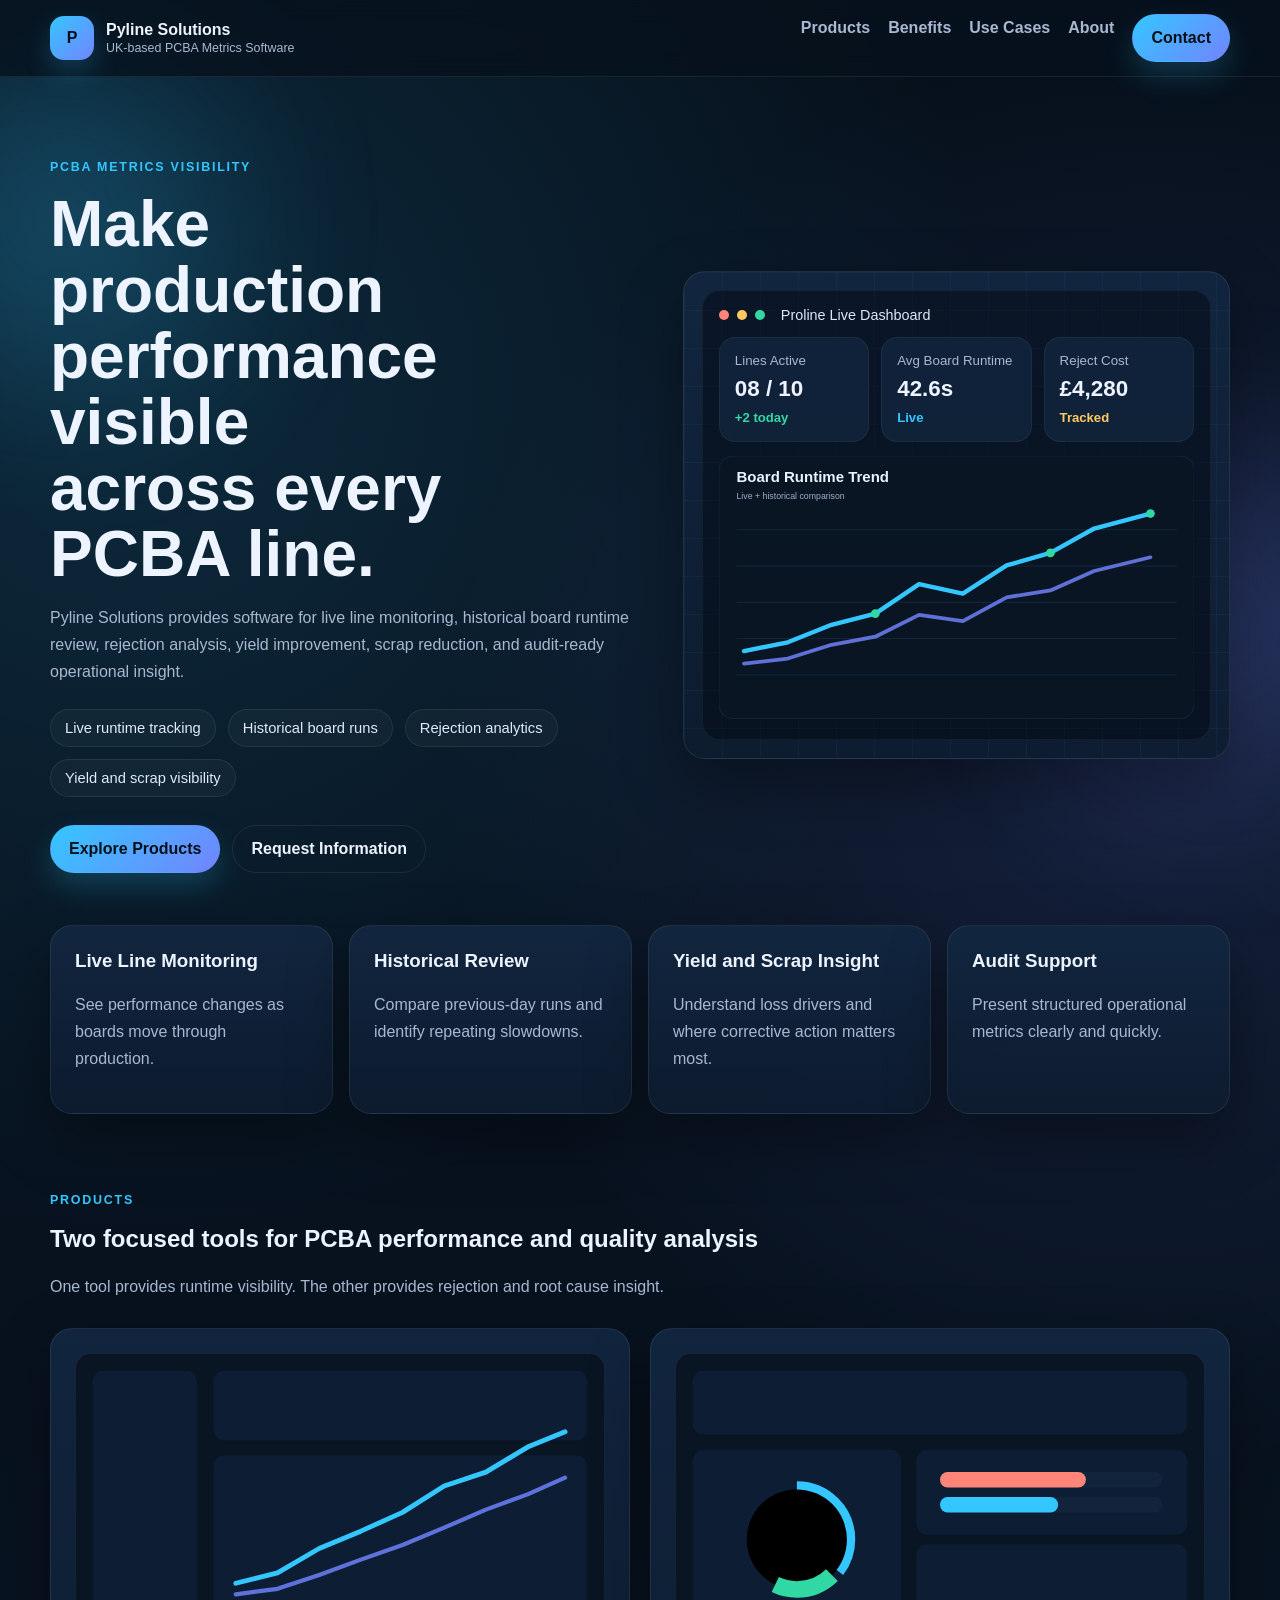
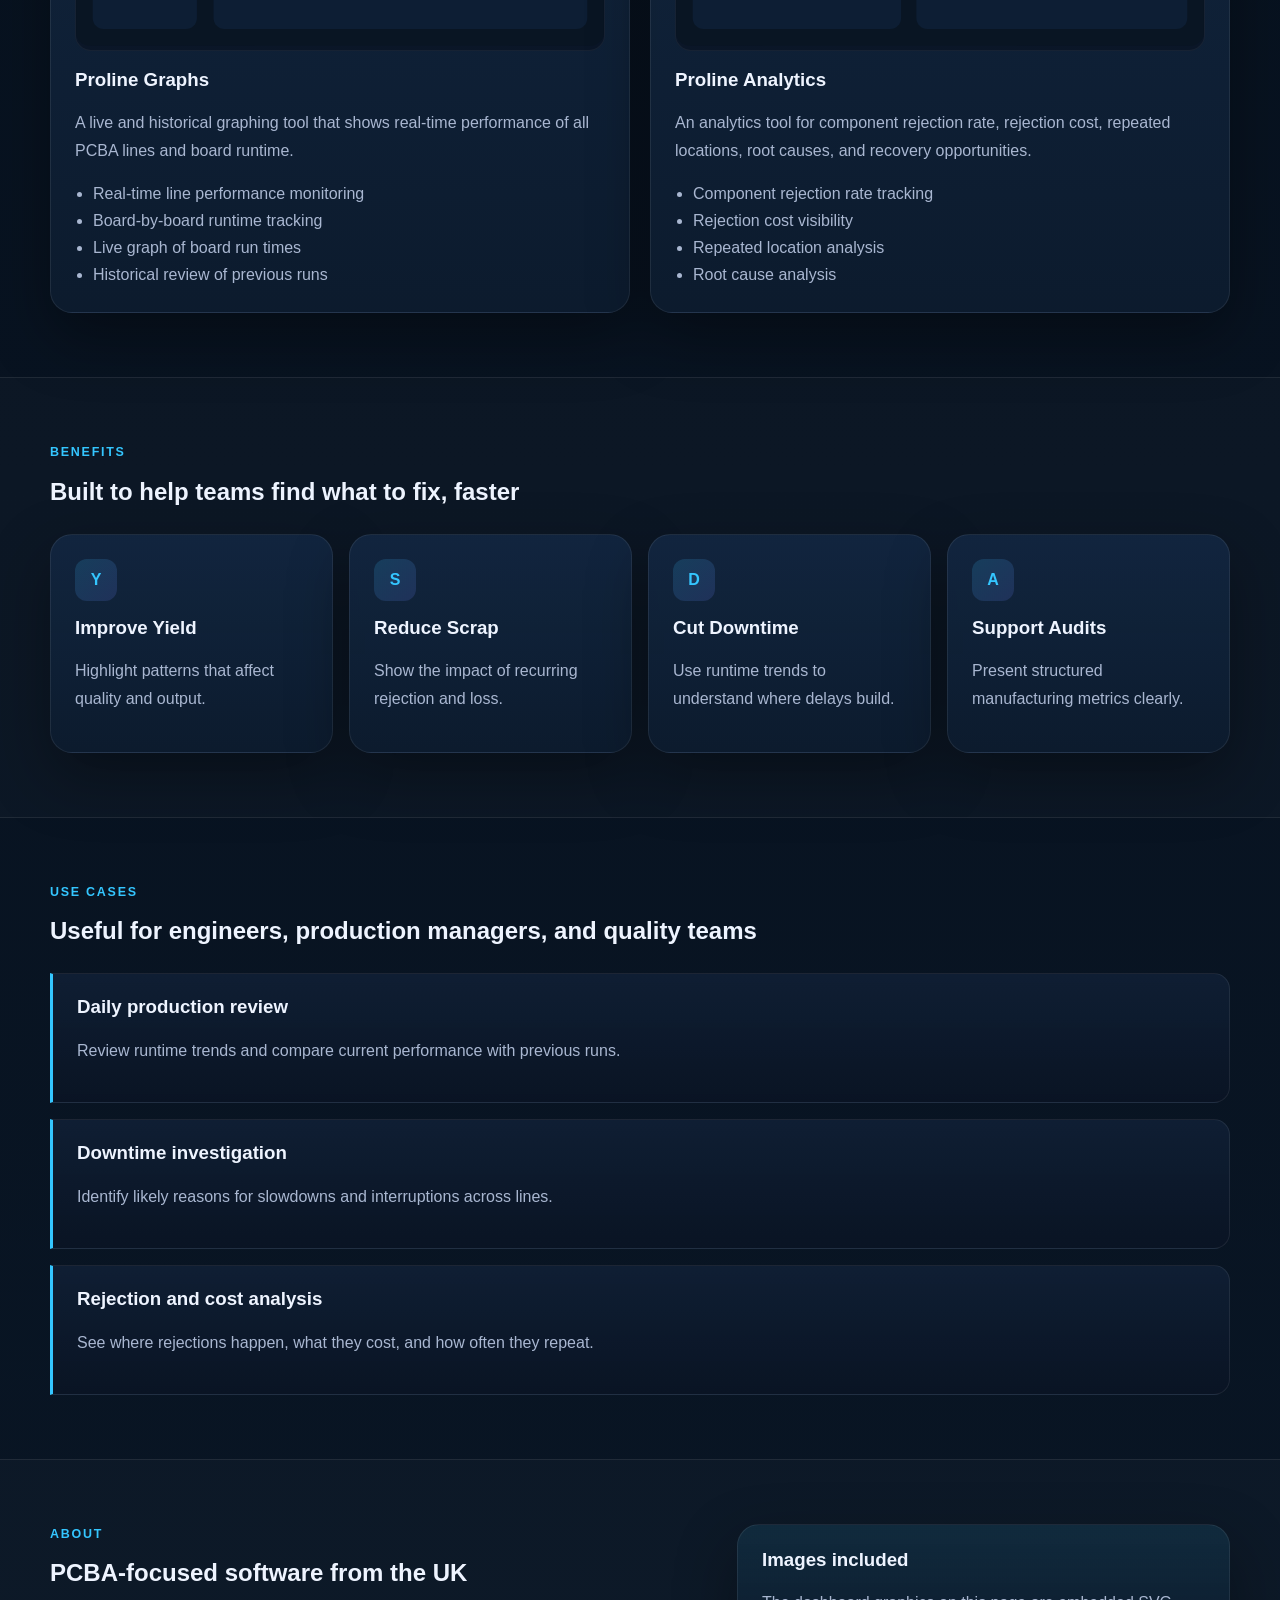
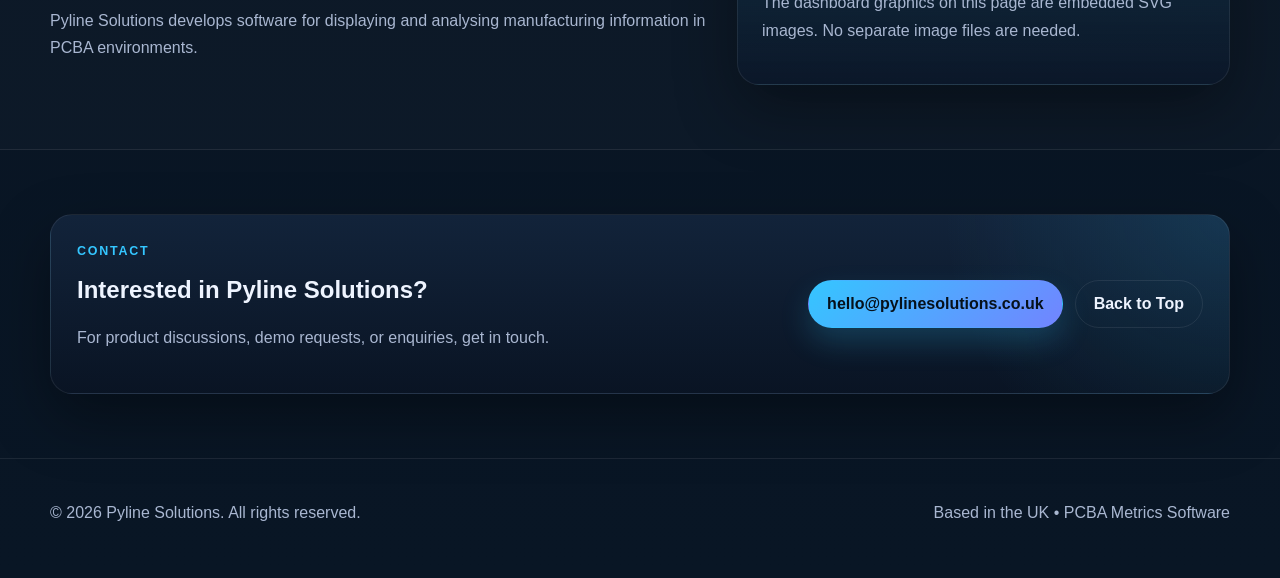
==== index.html @ 219bea7a "Add files via upload" ====
<!DOCTYPE html>
<html lang="en">
<head>
  <meta charset="UTF-8" />
  <meta name="viewport" content="width=device-width, initial-scale=1.0" />
  <title>Pyline Solutions | PCBA Metrics Software</title>
  <meta
    name="description"
    content="Pyline Solutions provides PCBA metrics software for live line monitoring, runtime analysis, rejection tracking, yield improvement, and reporting."
  />
  <style>
    :root {
      --bg: #07111d;
      --bg2: #0c1a2b;
      --panel: rgba(13, 28, 47, 0.92);
      --panel2: rgba(18, 38, 64, 0.96);
      --text: #eef4ff;
      --muted: #a9b7d1;
      --line: rgba(255, 255, 255, 0.08);
      --cyan: #34c6ff;
      --blue: #7284ff;
      --green: #31d8a4;
      --yellow: #ffca63;
      --red: #ff8578;
      --shadow: 0 24px 60px rgba(0, 0, 0, 0.35);
      --radius: 22px;
      --max: 1180px;
    }

    * { box-sizing: border-box; }
    html { scroll-behavior: smooth; }

    body {
      margin: 0;
      font-family: Arial, Helvetica, sans-serif;
      color: var(--text);
      background:
        radial-gradient(circle at 10% 10%, rgba(52, 198, 255, 0.14), transparent 24%),
        radial-gradient(circle at 90% 20%, rgba(114, 132, 255, 0.14), transparent 22%),
        linear-gradient(180deg, #06101b 0%, #081321 55%, #091625 100%);
      overflow-x: hidden;
    }

    a { color: inherit; text-decoration: none; }
    .container { width: min(100% - 32px, var(--max)); margin: 0 auto; }

    .bg {
      position: fixed;
      width: 320px;
      height: 320px;
      border-radius: 50%;
      filter: blur(90px);
      z-index: -1;
      opacity: 0.22;
      pointer-events: none;
    }

    .bg.one { top: 60px; left: -100px; background: var(--cyan); }
    .bg.two { top: 460px; right: -100px; background: var(--blue); }

    header {
      position: sticky;
      top: 0;
      z-index: 20;
      background: rgba(7, 17, 29, 0.78);
      backdrop-filter: blur(12px);
      border-bottom: 1px solid var(--line);
    }

    .nav {
      min-height: 76px;
      display: flex;
      align-items: center;
      justify-content: space-between;
      gap: 20px;
    }

    .brand {
      display: flex;
      align-items: center;
      gap: 12px;
    }

    .brand-mark {
      width: 44px;
      height: 44px;
      display: grid;
      place-items: center;
      border-radius: 14px;
      font-weight: 800;
      color: #06111b;
      background: linear-gradient(135deg, var(--cyan), var(--blue));
      box-shadow: 0 12px 28px rgba(52, 198, 255, 0.22);
    }

    .brand-text strong,
    .brand-text small {
      display: block;
    }

    .brand-text small {
      color: var(--muted);
      margin-top: 2px;
      font-size: 0.78rem;
    }

    nav ul {
      list-style: none;
      display: flex;
      gap: 18px;
      margin: 0;
      padding: 0;
      flex-wrap: wrap;
    }

    nav a {
      color: var(--muted);
      font-weight: 600;
    }

    nav a:hover { color: var(--text); }

    .hero {
      padding: 80px 0 34px;
    }

    .hero-grid {
      display: grid;
      grid-template-columns: 1.05fr 0.95fr;
      gap: 28px;
      align-items: center;
    }

    .eyebrow {
      margin: 0 0 14px;
      color: var(--cyan);
      text-transform: uppercase;
      letter-spacing: 0.14em;
      font-size: 0.78rem;
      font-weight: 800;
    }

    h1, h2, h3 { margin-top: 0; }
    h1 {
      font-size: clamp(2.5rem, 5vw, 4.8rem);
      line-height: 1.03;
      margin-bottom: 16px;
      max-width: 11ch;
    }

    p, li {
      color: var(--muted);
      line-height: 1.7;
    }

    .hero-tags,
    .hero-actions,
    .cta-actions {
      display: flex;
      gap: 12px;
      flex-wrap: wrap;
    }

    .hero-tags { margin-top: 24px; }
    .hero-tags span {
      padding: 10px 14px;
      border-radius: 999px;
      border: 1px solid var(--line);
      background: rgba(255, 255, 255, 0.03);
      color: #dfeafd;
      font-size: 0.92rem;
    }

    .hero-actions { margin-top: 28px; }

    .btn {
      display: inline-flex;
      align-items: center;
      justify-content: center;
      min-height: 48px;
      padding: 0 18px;
      border-radius: 999px;
      font-weight: 800;
      border: 1px solid transparent;
      background: linear-gradient(135deg, var(--cyan), var(--blue));
      color: #06111b;
      box-shadow: 0 14px 30px rgba(52, 198, 255, 0.2);
    }

    .btn.alt {
      background: transparent;
      color: var(--text);
      border-color: var(--line);
      box-shadow: none;
    }

    .panel,
    .card,
    .strip-card,
    .cta-box {
      border: 1px solid var(--line);
      border-radius: var(--radius);
      background: linear-gradient(180deg, var(--panel2), var(--panel));
      box-shadow: var(--shadow);
    }

    .hero-panel {
      padding: 18px;
      position: relative;
      overflow: hidden;
    }

    .hero-panel::before {
      content: "";
      position: absolute;
      inset: 0;
      background-image:
        linear-gradient(rgba(52, 198, 255, 0.05) 1px, transparent 1px),
        linear-gradient(90deg, rgba(52, 198, 255, 0.05) 1px, transparent 1px);
      background-size: 38px 38px;
      pointer-events: none;
    }

    .window {
      position: relative;
      z-index: 1;
      border-radius: 18px;
      padding: 16px;
      background: rgba(4, 11, 20, 0.52);
      border: 1px solid rgba(255,255,255,0.05);
    }

    .window-top {
      display: flex;
      align-items: center;
      gap: 8px;
      margin-bottom: 14px;
      color: #dce8fb;
      font-size: 0.9rem;
    }

    .dot {
      width: 10px;
      height: 10px;
      border-radius: 50%;
    }

    .red { background: var(--red); }
    .yellow { background: var(--yellow); }
    .green { background: var(--green); }

    .metric-row {
      display: grid;
      grid-template-columns: repeat(3, 1fr);
      gap: 12px;
      margin-bottom: 14px;
    }

    .metric {
      padding: 15px;
      border-radius: 16px;
      background: rgba(17, 35, 58, 0.95);
      border: 1px solid rgba(255,255,255,0.05);
    }

    .metric small {
      display: block;
      color: var(--muted);
      margin-bottom: 8px;
    }

    .metric strong {
      display: block;
      font-size: 1.4rem;
      margin-bottom: 6px;
    }

    .metric span {
      font-size: 0.82rem;
      font-weight: 700;
    }

    .ok { color: var(--green); }
    .live { color: var(--cyan); }
    .warn { color: var(--yellow); }

    .section { padding: 64px 0; }

    .section.alt {
      border-top: 1px solid var(--line);
      border-bottom: 1px solid var(--line);
      background: rgba(255,255,255,0.02);
    }

    .section-heading {
      max-width: 760px;
      margin-bottom: 28px;
    }

    .strip {
      padding: 18px 0 12px;
    }

    .strip-grid,
    .four-grid {
      display: grid;
      grid-template-columns: repeat(4, 1fr);
      gap: 16px;
    }

    .two-grid {
      display: grid;
      grid-template-columns: repeat(2, 1fr);
      gap: 20px;
    }

    .strip-card,
    .card {
      padding: 24px;
    }

    .visual {
      width: 100%;
      margin-bottom: 18px;
      border-radius: 16px;
      overflow: hidden;
      border: 1px solid rgba(255,255,255,0.05);
      background: rgba(6, 12, 20, 0.4);
    }

    .feature-list {
      margin: 16px 0 0;
      padding-left: 18px;
    }

    .icon {
      width: 42px;
      height: 42px;
      display: grid;
      place-items: center;
      border-radius: 12px;
      margin-bottom: 16px;
      font-weight: 800;
      color: var(--cyan);
      background: linear-gradient(135deg, rgba(52, 198, 255, 0.16), rgba(114, 132, 255, 0.16));
    }

    .timeline {
      display: grid;
      gap: 16px;
    }

    .timeline-item {
      padding: 22px 22px 22px 24px;
      border-left: 3px solid var(--cyan);
      border-radius: 0 16px 16px 0;
      background: linear-gradient(180deg, rgba(18, 34, 57, 0.76), rgba(10, 20, 36, 0.86));
      border-top: 1px solid var(--line);
      border-right: 1px solid var(--line);
      border-bottom: 1px solid var(--line);
    }

    .about-grid {
      display: grid;
      grid-template-columns: 1.15fr 0.85fr;
      gap: 20px;
      align-items: start;
    }

    .note {
      background: linear-gradient(180deg, rgba(52, 198, 255, 0.1), rgba(12, 24, 42, 0.92));
    }

    .cta-box {
      padding: 26px;
      display: flex;
      justify-content: space-between;
      align-items: center;
      gap: 20px;
      background:
        radial-gradient(circle at top right, rgba(52, 198, 255, 0.12), transparent 24%),
        linear-gradient(180deg, rgba(19, 36, 60, 0.95), rgba(10, 20, 36, 0.95));
    }

    footer {
      padding: 24px 0 36px;
      border-top: 1px solid var(--line);
    }

    .footer-row {
      display: flex;
      justify-content: space-between;
      gap: 16px;
      flex-wrap: wrap;
    }

    @media (max-width: 1080px) {
      .strip-grid, .four-grid { grid-template-columns: repeat(2, 1fr); }
    }

    @media (max-width: 960px) {
      .hero-grid, .two-grid, .about-grid, .cta-box { grid-template-columns: 1fr; display: grid; }
      .metric-row { grid-template-columns: 1fr; }
    }

    @media (max-width: 760px) {
      .nav { flex-direction: column; align-items: flex-start; padding: 14px 0; }
      .strip-grid, .four-grid { grid-template-columns: 1fr; }
      .strip-card, .card, .cta-box { padding: 20px; }
    }
  </style>
</head>
<body>
  <div class="bg one"></div>
  <div class="bg two"></div>

  <header>
    <div class="container nav">
      <a href="#top" class="brand">
        <span class="brand-mark">P</span>
        <span class="brand-text">
          <strong>Pyline Solutions</strong>
          <small>UK-based PCBA Metrics Software</small>
        </span>
      </a>

      <nav>
        <ul>
          <li><a href="#products">Products</a></li>
          <li><a href="#benefits">Benefits</a></li>
          <li><a href="#use-cases">Use Cases</a></li>
          <li><a href="#about">About</a></li>
          <li><a href="#contact" class="btn">Contact</a></li>
        </ul>
      </nav>
    </div>
  </header>

  <main id="top">
    <section class="hero">
      <div class="container hero-grid">
        <div>
          <p class="eyebrow">PCBA Metrics Visibility</p>
          <h1>Make production performance visible across every PCBA line.</h1>
          <p>
            Pyline Solutions provides software for live line monitoring, historical board
            runtime review, rejection analysis, yield improvement, scrap reduction, and
            audit-ready operational insight.
          </p>

          <div class="hero-tags">
            <span>Live runtime tracking</span>
            <span>Historical board runs</span>
            <span>Rejection analytics</span>
            <span>Yield and scrap visibility</span>
          </div>

          <div class="hero-actions">
            <a href="#products" class="btn">Explore Products</a>
            <a href="#contact" class="btn alt">Request Information</a>
          </div>
        </div>

        <div class="panel hero-panel">
          <div class="window">
            <div class="window-top">
              <span class="dot red"></span>
              <span class="dot yellow"></span>
              <span class="dot green"></span>
              <span style="margin-left:8px;">Proline Live Dashboard</span>
            </div>

            <div class="metric-row">
              <div class="metric">
                <small>Lines Active</small>
                <strong>08 / 10</strong>
                <span class="ok">+2 today</span>
              </div>
              <div class="metric">
                <small>Avg Board Runtime</small>
                <strong>42.6s</strong>
                <span class="live">Live</span>
              </div>
              <div class="metric">
                <small>Reject Cost</small>
                <strong>£4,280</strong>
                <span class="warn">Tracked</span>
              </div>
            </div>

            <svg viewBox="0 0 760 420" aria-label="Dashboard image">
              <rect x="0" y="0" width="760" height="420" rx="22" fill="#091523" stroke="#17304C" />
              <text x="28" y="42" fill="#EAF3FF" font-size="24" font-weight="700">Board Runtime Trend</text>
              <text x="28" y="68" fill="#9DB0CA" font-size="14">Live + historical comparison</text>

              <line x1="28" y1="118" x2="732" y2="118" stroke="#17304C"/>
              <line x1="28" y1="176" x2="732" y2="176" stroke="#17304C"/>
              <line x1="28" y1="234" x2="732" y2="234" stroke="#17304C"/>
              <line x1="28" y1="292" x2="732" y2="292" stroke="#17304C"/>
              <line x1="28" y1="350" x2="732" y2="350" stroke="#17304C"/>

              <polyline
                points="40,312 110,298 180,270 250,252 320,205 390,220 460,175 530,155 600,116 690,92"
                fill="none"
                stroke="#34C6FF"
                stroke-width="7"
                stroke-linecap="round"
                stroke-linejoin="round"
              />
              <polyline
                points="40,332 110,324 180,302 250,289 320,254 390,264 460,226 530,215 600,184 690,162"
                fill="none"
                stroke="#7284FF"
                stroke-width="6"
                stroke-linecap="round"
                stroke-linejoin="round"
                opacity="0.82"
              />

              <circle cx="250" cy="252" r="7" fill="#31D8A4"/>
              <circle cx="530" cy="155" r="7" fill="#31D8A4"/>
              <circle cx="690" cy="92" r="7" fill="#31D8A4"/>
            </svg>
          </div>
        </div>
      </div>
    </section>

    <section class="strip">
      <div class="container strip-grid">
        <article class="strip-card">
          <h3>Live Line Monitoring</h3>
          <p>See performance changes as boards move through production.</p>
        </article>
        <article class="strip-card">
          <h3>Historical Review</h3>
          <p>Compare previous-day runs and identify repeating slowdowns.</p>
        </article>
        <article class="strip-card">
          <h3>Yield and Scrap Insight</h3>
          <p>Understand loss drivers and where corrective action matters most.</p>
        </article>
        <article class="strip-card">
          <h3>Audit Support</h3>
          <p>Present structured operational metrics clearly and quickly.</p>
        </article>
      </div>
    </section>

    <section class="section" id="products">
      <div class="container">
        <div class="section-heading">
          <p class="eyebrow">Products</p>
          <h2>Two focused tools for PCBA performance and quality analysis</h2>
          <p>One tool provides runtime visibility. The other provides rejection and root cause insight.</p>
        </div>

        <div class="two-grid">
          <article class="card">
            <div class="visual">
              <svg viewBox="0 0 760 420" aria-label="Proline Graphs image">
                <rect width="760" height="420" rx="20" fill="#091523"/>
                <rect x="24" y="24" width="150" height="372" rx="16" fill="#0D1E34"/>
                <rect x="198" y="24" width="538" height="100" rx="16" fill="#0D1E34"/>
                <rect x="198" y="146" width="538" height="250" rx="16" fill="#0D1E34"/>
                <polyline points="230,330 290,315 350,280 410,255 470,228 530,190 590,170 650,134 704,112"
                  fill="none" stroke="#34C6FF" stroke-width="7" stroke-linecap="round" stroke-linejoin="round"/>
                <polyline points="230,346 290,338 350,318 410,296 470,275 530,250 590,224 650,202 704,178"
                  fill="none" stroke="#7284FF" stroke-width="6" stroke-linecap="round" stroke-linejoin="round" opacity="0.82"/>
              </svg>
            </div>
            <h3>Proline Graphs</h3>
            <p>A live and historical graphing tool that shows real-time performance of all PCBA lines and board runtime.</p>
            <ul class="feature-list">
              <li>Real-time line performance monitoring</li>
              <li>Board-by-board runtime tracking</li>
              <li>Live graph of board run times</li>
              <li>Historical review of previous runs</li>
            </ul>
          </article>

          <article class="card">
            <div class="visual">
              <svg viewBox="0 0 760 420" aria-label="Proline Analytics image">
                <rect width="760" height="420" rx="20" fill="#091523"/>
                <rect x="24" y="24" width="712" height="92" rx="16" fill="#0D1E34"/>
                <rect x="24" y="138" width="300" height="258" rx="16" fill="#0D1E34"/>
                <rect x="346" y="138" width="390" height="122" rx="16" fill="#0D1E34"/>
                <rect x="346" y="274" width="390" height="122" rx="16" fill="#0D1E34"/>
                <circle cx="174" cy="267" r="72" fill="#11243C"/>
                <circle cx="174" cy="267" r="72" stroke="#34C6FF" stroke-width="24" stroke-dasharray="160 320" transform="rotate(-90 174 267)"/>
                <circle cx="174" cy="267" r="72" stroke="#31D8A4" stroke-width="24" stroke-dasharray="88 392" stroke-dashoffset="-170" transform="rotate(-90 174 267)"/>
                <rect x="380" y="170" width="320" height="22" rx="11" fill="#11243C"/>
                <rect x="380" y="170" width="210" height="22" rx="11" fill="#FF8578"/>
                <rect x="380" y="206" width="320" height="22" rx="11" fill="#11243C"/>
                <rect x="380" y="206" width="170" height="22" rx="11" fill="#34C6FF"/>
              </svg>
            </div>
            <h3>Proline Analytics</h3>
            <p>An analytics tool for component rejection rate, rejection cost, repeated locations, root causes, and recovery opportunities.</p>
            <ul class="feature-list">
              <li>Component rejection rate tracking</li>
              <li>Rejection cost visibility</li>
              <li>Repeated location analysis</li>
              <li>Root cause analysis</li>
            </ul>
          </article>
        </div>
      </div>
    </section>

    <section class="section alt" id="benefits">
      <div class="container">
        <div class="section-heading">
          <p class="eyebrow">Benefits</p>
          <h2>Built to help teams find what to fix, faster</h2>
        </div>

        <div class="four-grid">
          <article class="card">
            <div class="icon">Y</div>
            <h3>Improve Yield</h3>
            <p>Highlight patterns that affect quality and output.</p>
          </article>
          <article class="card">
            <div class="icon">S</div>
            <h3>Reduce Scrap</h3>
            <p>Show the impact of recurring rejection and loss.</p>
          </article>
          <article class="card">
            <div class="icon">D</div>
            <h3>Cut Downtime</h3>
            <p>Use runtime trends to understand where delays build.</p>
          </article>
          <article class="card">
            <div class="icon">A</div>
            <h3>Support Audits</h3>
            <p>Present structured manufacturing metrics clearly.</p>
          </article>
        </div>
      </div>
    </section>

    <section class="section" id="use-cases">
      <div class="container">
        <div class="section-heading">
          <p class="eyebrow">Use Cases</p>
          <h2>Useful for engineers, production managers, and quality teams</h2>
        </div>

        <div class="timeline">
          <article class="timeline-item">
            <h3>Daily production review</h3>
            <p>Review runtime trends and compare current performance with previous runs.</p>
          </article>
          <article class="timeline-item">
            <h3>Downtime investigation</h3>
            <p>Identify likely reasons for slowdowns and interruptions across lines.</p>
          </article>
          <article class="timeline-item">
            <h3>Rejection and cost analysis</h3>
            <p>See where rejections happen, what they cost, and how often they repeat.</p>
          </article>
        </div>
      </div>
    </section>

    <section class="section alt" id="about">
      <div class="container about-grid">
        <div>
          <p class="eyebrow">About</p>
          <h2>PCBA-focused software from the UK</h2>
          <p>
            Pyline Solutions develops software for displaying and analysing manufacturing
            information in PCBA environments.
          </p>
        </div>

        <aside class="card note">
          <h3>Images included</h3>
          <p>
            The dashboard graphics on this page are embedded SVG images. No separate image files are needed.
          </p>
        </aside>
      </div>
    </section>

    <section class="section" id="contact">
      <div class="container cta-box">
        <div>
          <p class="eyebrow">Contact</p>
          <h2>Interested in Pyline Solutions?</h2>
          <p>For product discussions, demo requests, or enquiries, get in touch.</p>
        </div>
        <div class="cta-actions">
          <a href="mailto:hello@pylinesolutions.co.uk" class="btn">hello@pylinesolutions.co.uk</a>
          <a href="#top" class="btn alt">Back to Top</a>
        </div>
      </div>
    </section>
  </main>

  <footer>
    <div class="container footer-row">
      <p>© <span id="year"></span> Pyline Solutions. All rights reserved.</p>
      <p>Based in the UK • PCBA Metrics Software</p>
    </div>
  </footer>

  <script>
    document.getElementById("year").textContent = new Date().getFullYear();
  </script>
</body>
</html>
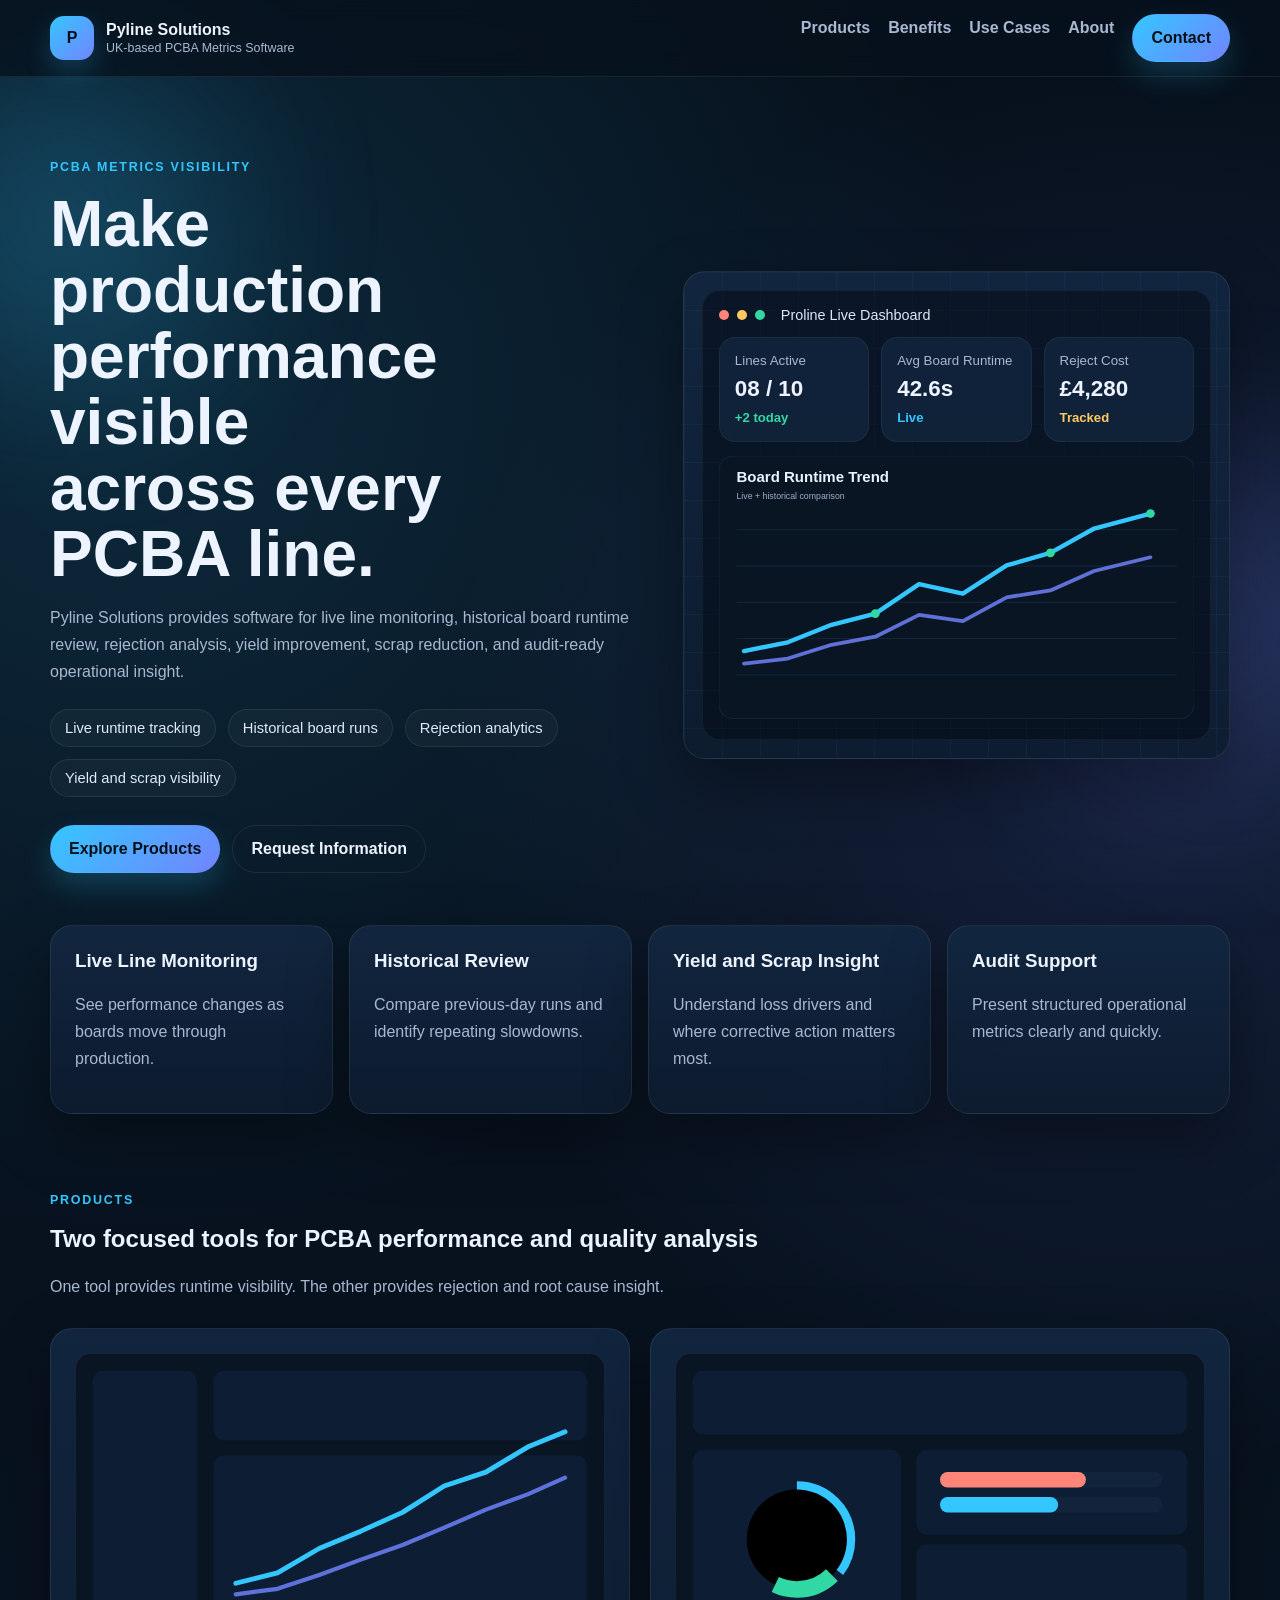
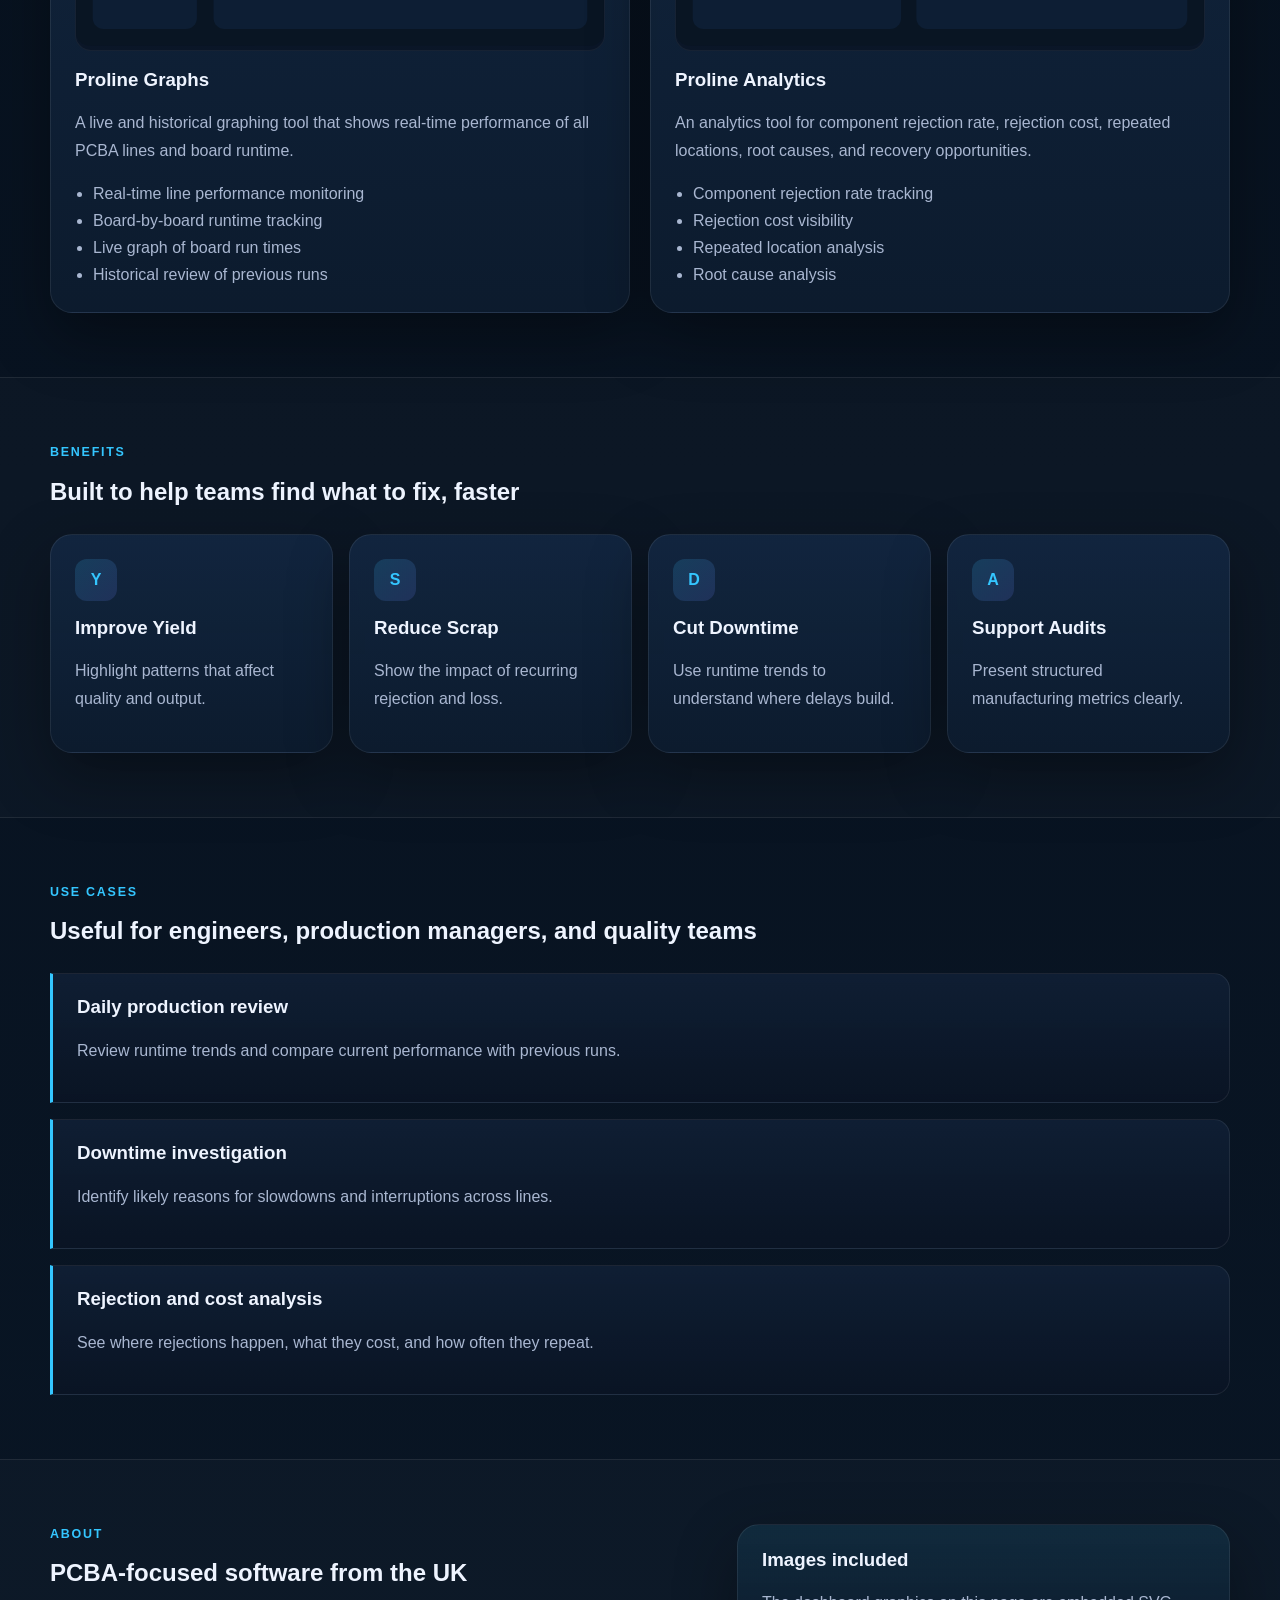
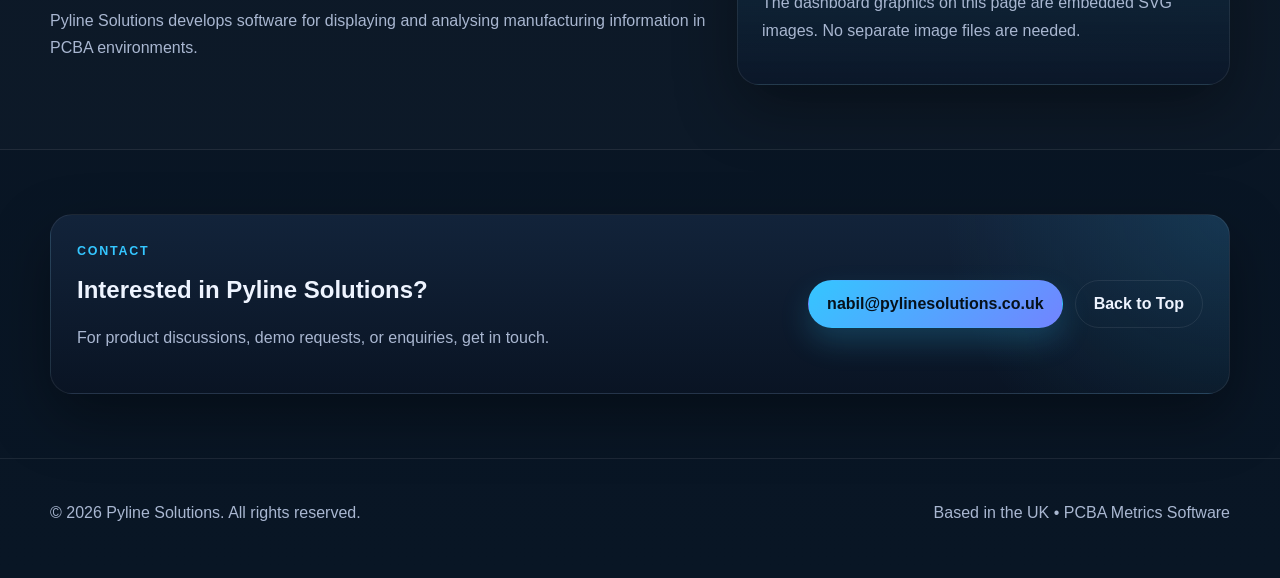
==== commit 2e54c367: "Update contact email in index.html changed email address in contact" ====
--- a/index.html
+++ b/index.html
@@ -693,7 +693,7 @@
           <p>For product discussions, demo requests, or enquiries, get in touch.</p>
         </div>
         <div class="cta-actions">
-          <a href="mailto:hello@pylinesolutions.co.uk" class="btn">hello@pylinesolutions.co.uk</a>
+          <a href="mailto:nabil@pylinesolutions.co.uk" class="btn">nabil@pylinesolutions.co.uk</a>
           <a href="#top" class="btn alt">Back to Top</a>
         </div>
       </div>
@@ -711,4 +711,4 @@
     document.getElementById("year").textContent = new Date().getFullYear();
   </script>
 </body>
-</html>+</html>
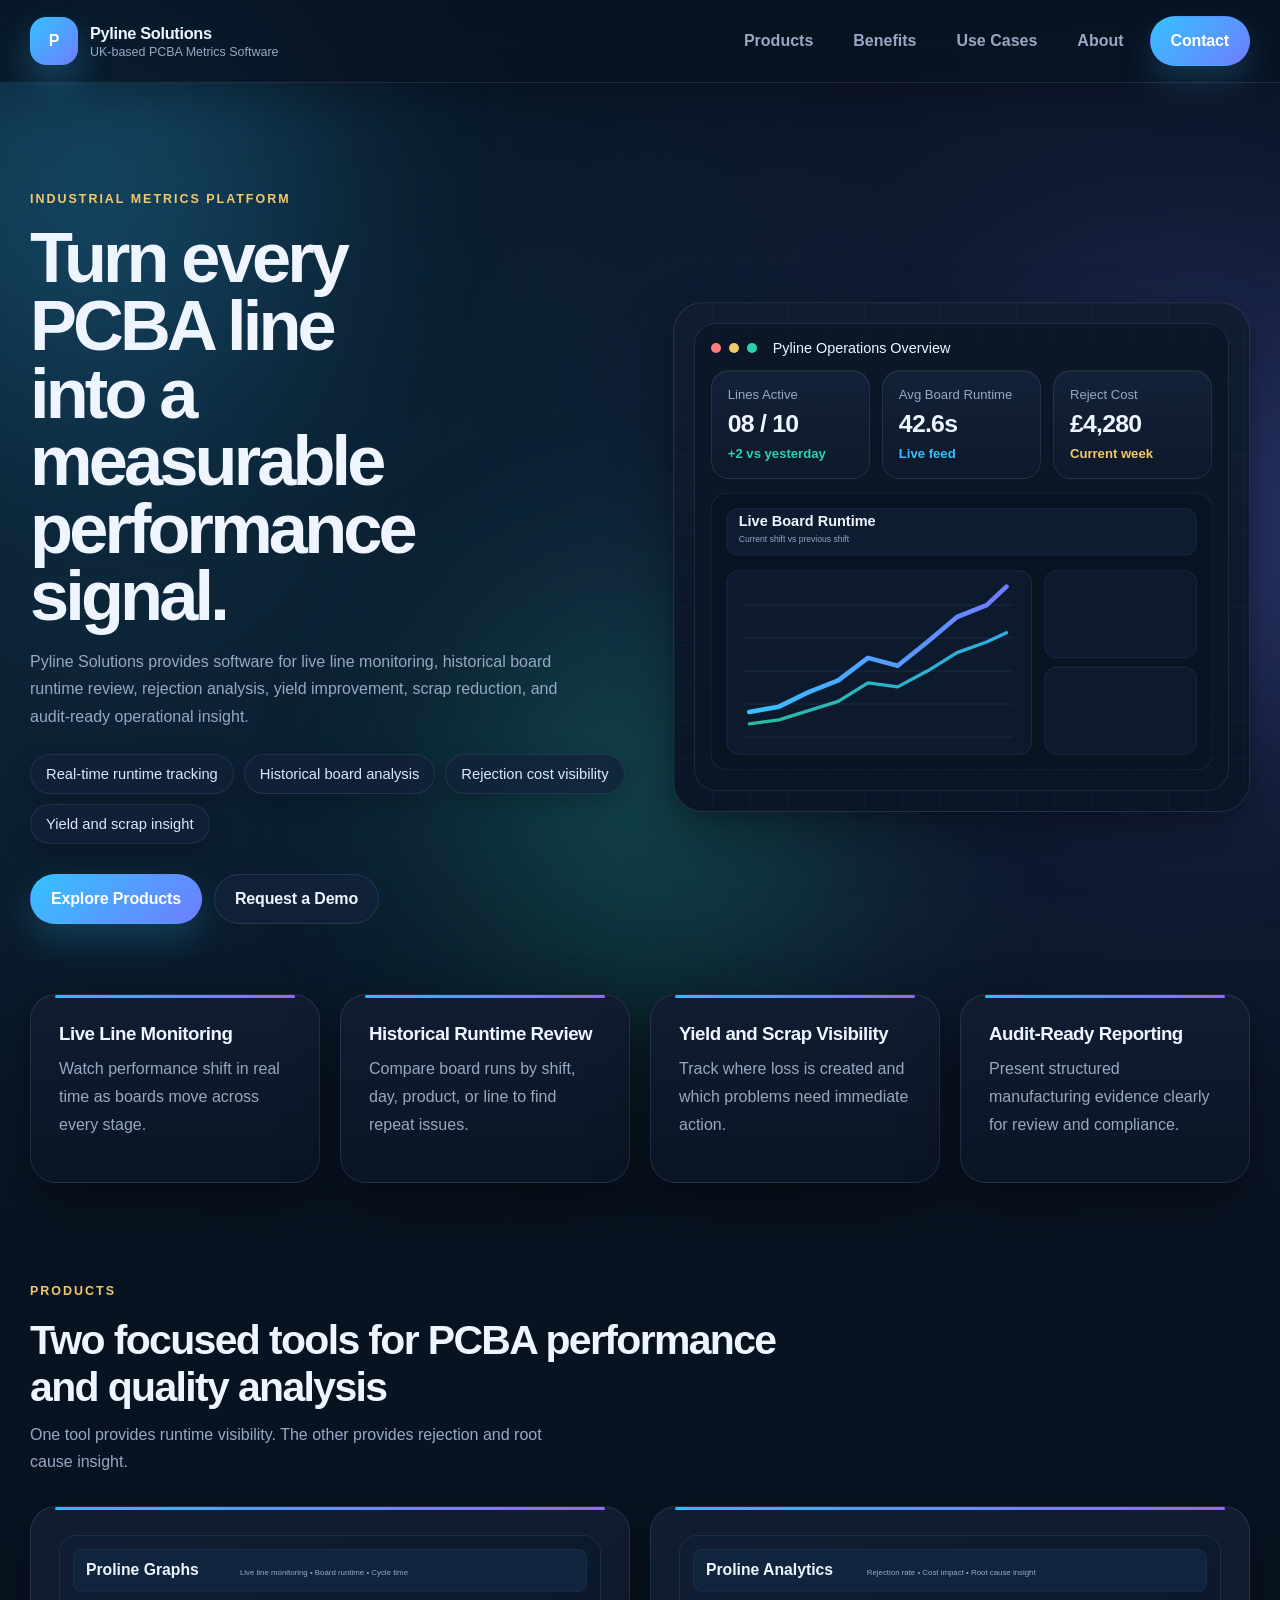
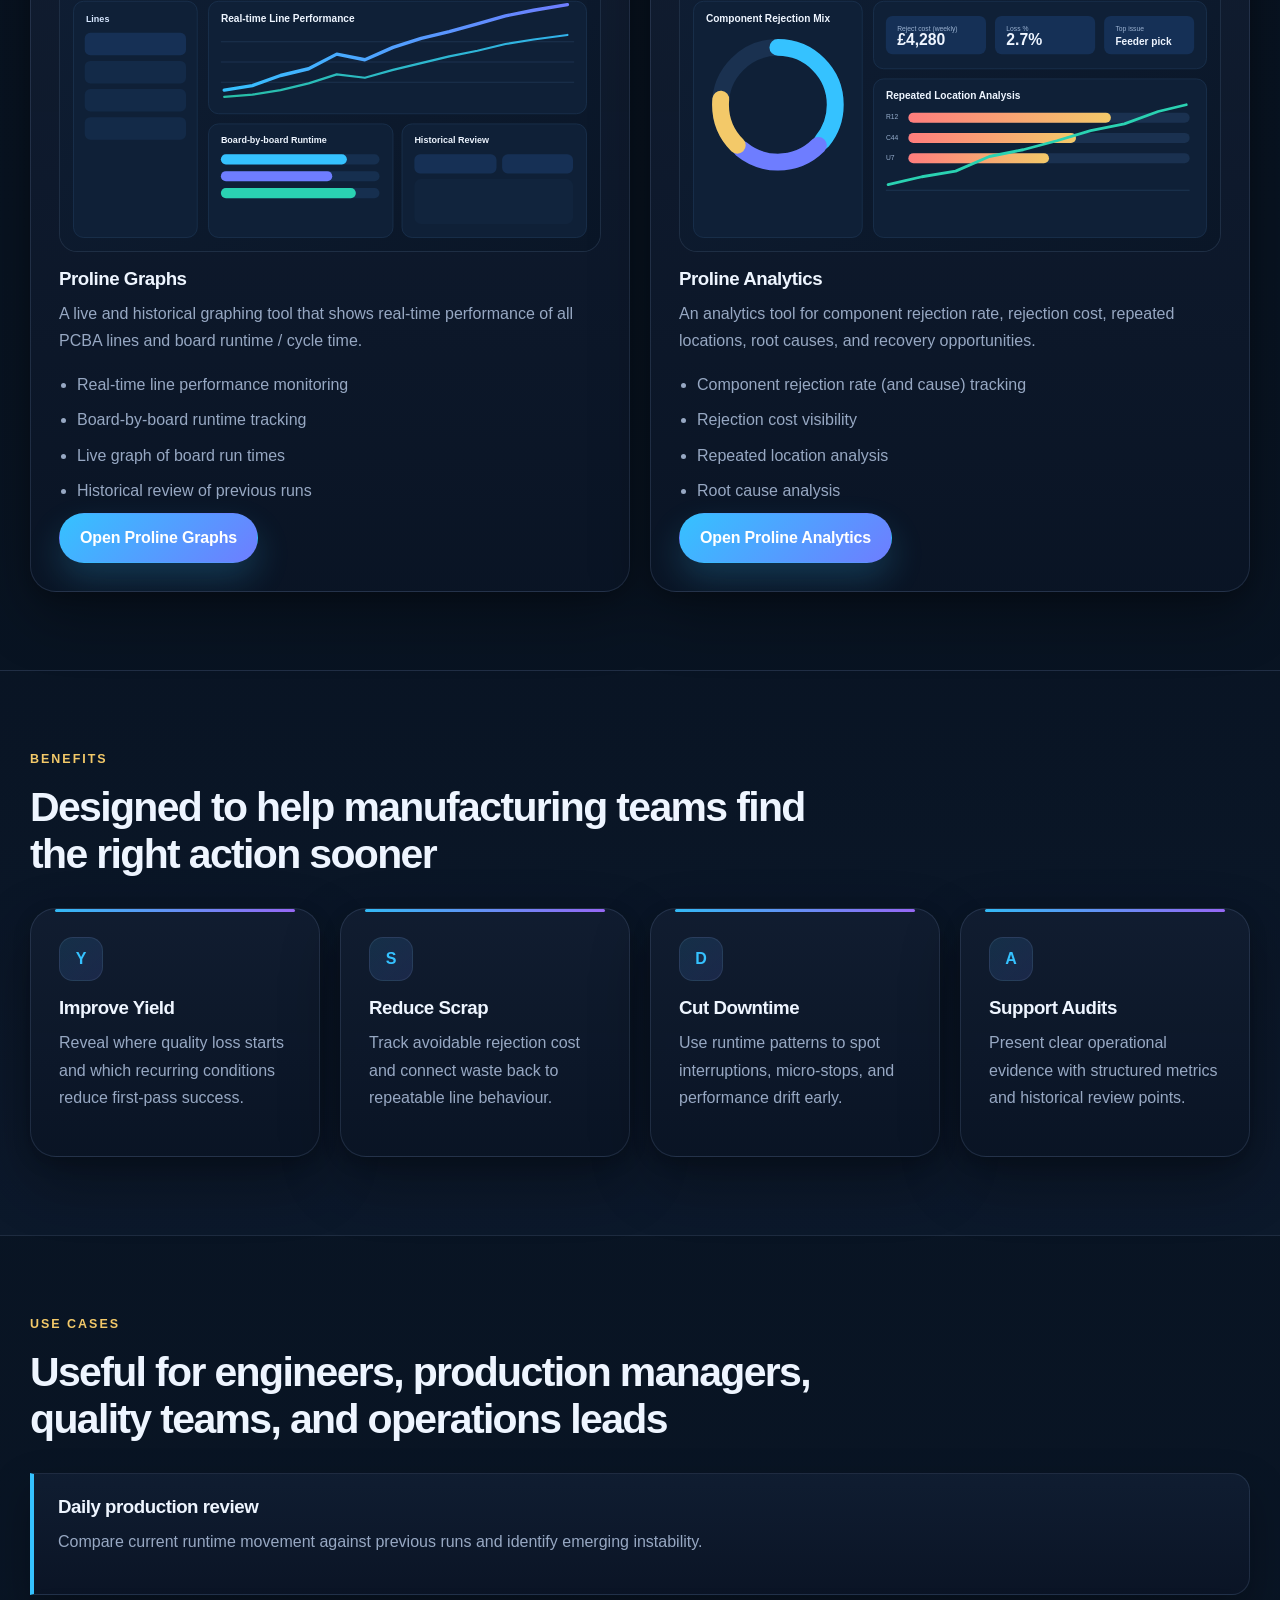
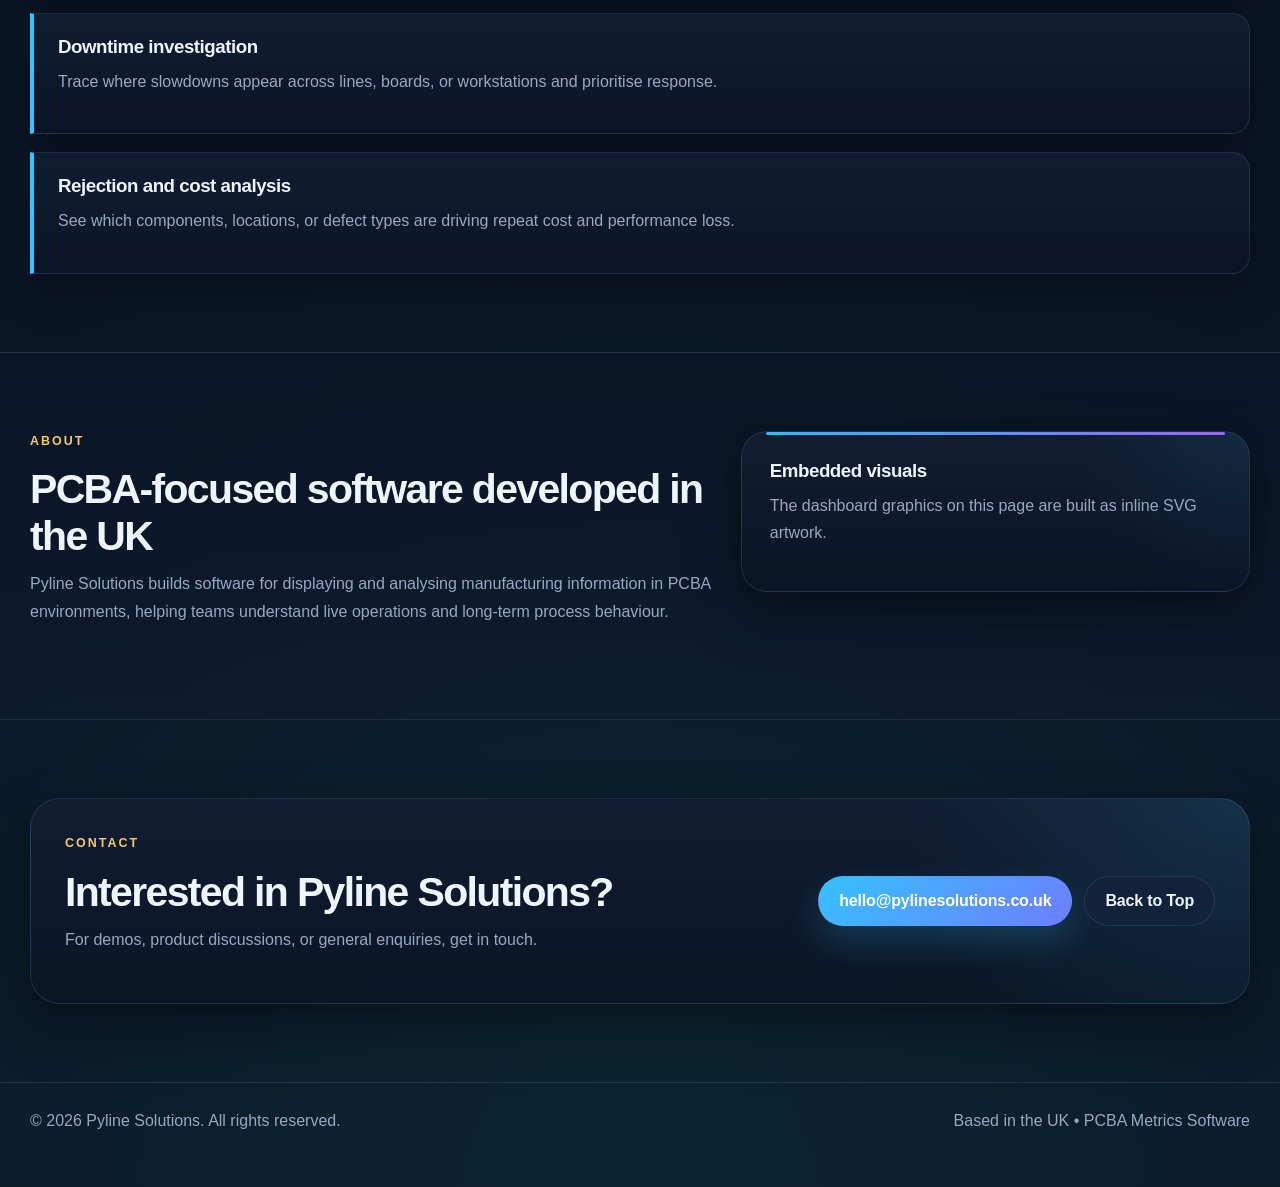
==== commit b2cab0a3: "Update print statement from 'Hello' to 'Goodbye'" ====
--- a/index.html
+++ b/index.html
@@ -10,21 +10,21 @@
   />
   <style>
     :root {
-      --bg: #07111d;
-      --bg2: #0c1a2b;
-      --panel: rgba(13, 28, 47, 0.92);
-      --panel2: rgba(18, 38, 64, 0.96);
-      --text: #eef4ff;
-      --muted: #a9b7d1;
-      --line: rgba(255, 255, 255, 0.08);
-      --cyan: #34c6ff;
-      --blue: #7284ff;
-      --green: #31d8a4;
-      --yellow: #ffca63;
-      --red: #ff8578;
-      --shadow: 0 24px 60px rgba(0, 0, 0, 0.35);
-      --radius: 22px;
-      --max: 1180px;
+      --bg: #07111f;
+      --bg-soft: #0b1729;
+      --panel: rgba(14, 25, 43, 0.88);
+      --text: #eef5ff;
+      --muted: #97a8c3;
+      --line: rgba(156, 184, 230, 0.14);
+      --cyan: #35c2ff;
+      --blue: #6e7dff;
+      --teal: #2ad2b2;
+      --violet: #9d6bff;
+      --gold: #f3c969;
+      --red: #ff7d7d;
+      --shadow-md: 0 18px 42px rgba(0, 0, 0, 0.28);
+      --shadow-sm: 0 8px 24px rgba(0, 0, 0, 0.2);
+      --max: 1220px;
     }
 
     * { box-sizing: border-box; }
@@ -32,43 +32,57 @@
 
     body {
       margin: 0;
-      font-family: Arial, Helvetica, sans-serif;
+      font-family: "Segoe UI", Arial, Helvetica, sans-serif;
       color: var(--text);
       background:
-        radial-gradient(circle at 10% 10%, rgba(52, 198, 255, 0.14), transparent 24%),
-        radial-gradient(circle at 90% 20%, rgba(114, 132, 255, 0.14), transparent 22%),
-        linear-gradient(180deg, #06101b 0%, #081321 55%, #091625 100%);
+        radial-gradient(circle at 8% 10%, rgba(53, 194, 255, 0.14), transparent 20%),
+        radial-gradient(circle at 90% 12%, rgba(110, 125, 255, 0.16), transparent 18%),
+        radial-gradient(circle at 50% 100%, rgba(42, 210, 178, 0.08), transparent 24%),
+        linear-gradient(180deg, #07111f 0%, #081321 42%, #0a1627 100%);
       overflow-x: hidden;
+      -webkit-font-smoothing: antialiased;
+      text-rendering: optimizeLegibility;
     }
 
     a { color: inherit; text-decoration: none; }
-    .container { width: min(100% - 32px, var(--max)); margin: 0 auto; }
+    button { font: inherit; }
+
+    a, .btn, .card, .strip-card, .metric, .timeline-item {
+      transition: all 0.22s ease;
+    }
+
+    .container {
+      width: min(100% - 44px, var(--max));
+      margin: 0 auto;
+    }
 
     .bg {
       position: fixed;
-      width: 320px;
-      height: 320px;
+      width: 420px;
+      height: 420px;
       border-radius: 50%;
-      filter: blur(90px);
+      filter: blur(110px);
       z-index: -1;
       opacity: 0.22;
       pointer-events: none;
     }
 
-    .bg.one { top: 60px; left: -100px; background: var(--cyan); }
-    .bg.two { top: 460px; right: -100px; background: var(--blue); }
+    .bg.one { top: -40px; left: -120px; background: var(--cyan); }
+    .bg.two { top: 320px; right: -150px; background: var(--blue); }
+    .bg.three { bottom: -120px; left: 35%; background: var(--teal); }
 
     header {
       position: sticky;
       top: 0;
-      z-index: 20;
-      background: rgba(7, 17, 29, 0.78);
-      backdrop-filter: blur(12px);
+      z-index: 40;
+      background: rgba(7, 17, 31, 0.72);
+      backdrop-filter: blur(16px);
       border-bottom: 1px solid var(--line);
+      box-shadow: 0 14px 34px rgba(0, 0, 0, 0.22);
     }
 
     .nav {
-      min-height: 76px;
+      min-height: 82px;
       display: flex;
       align-items: center;
       justify-content: space-between;
@@ -82,20 +96,23 @@
     }
 
     .brand-mark {
-      width: 44px;
-      height: 44px;
+      width: 48px;
+      height: 48px;
       display: grid;
       place-items: center;
-      border-radius: 14px;
+      border-radius: 16px;
       font-weight: 800;
-      color: #06111b;
+      color: #fff;
       background: linear-gradient(135deg, var(--cyan), var(--blue));
-      box-shadow: 0 12px 28px rgba(52, 198, 255, 0.22);
+      box-shadow: 0 18px 36px rgba(53, 194, 255, 0.28);
     }
 
     .brand-text strong,
-    .brand-text small {
-      display: block;
+    .brand-text small { display: block; }
+
+    .brand-text strong {
+      font-size: 1.02rem;
+      letter-spacing: -0.02em;
     }
 
     .brand-text small {
@@ -107,10 +124,11 @@
     nav ul {
       list-style: none;
       display: flex;
-      gap: 18px;
+      gap: 12px;
       margin: 0;
       padding: 0;
       flex-wrap: wrap;
+      align-items: center;
     }
 
     nav a {
@@ -118,40 +136,67 @@
       font-weight: 600;
     }
 
-    nav a:hover { color: var(--text); }
-
-    .hero {
-      padding: 80px 0 34px;
-    }
+    nav a:not(.btn) {
+      padding: 10px 14px;
+      border-radius: 999px;
+    }
+
+    nav a:not(.btn):hover {
+      color: var(--text);
+      background: rgba(53, 194, 255, 0.08);
+    }
+
+    .hero { padding: 106px 0 70px; }
 
     .hero-grid {
       display: grid;
-      grid-template-columns: 1.05fr 0.95fr;
-      gap: 28px;
+      grid-template-columns: 1.02fr 0.98fr;
+      gap: 42px;
       align-items: center;
     }
 
     .eyebrow {
       margin: 0 0 14px;
-      color: var(--cyan);
+      color: var(--gold);
       text-transform: uppercase;
-      letter-spacing: 0.14em;
+      letter-spacing: 0.16em;
       font-size: 0.78rem;
       font-weight: 800;
     }
 
-    h1, h2, h3 { margin-top: 0; }
+    h1, h2, h3 {
+      margin-top: 0;
+      color: var(--text);
+    }
+
     h1 {
-      font-size: clamp(2.5rem, 5vw, 4.8rem);
-      line-height: 1.03;
-      margin-bottom: 16px;
-      max-width: 11ch;
+      font-size: clamp(3rem, 5.5vw, 5.5rem);
+      line-height: 0.96;
+      letter-spacing: -0.055em;
+      max-width: 10.3ch;
+      margin-bottom: 18px;
+    }
+
+    h2 {
+      font-size: clamp(2rem, 3.2vw, 3.2rem);
+      letter-spacing: -0.04em;
+      margin-bottom: 10px;
+    }
+
+    h3 {
+      letter-spacing: -0.025em;
+      margin-bottom: 10px;
     }
 
     p, li {
       color: var(--muted);
-      line-height: 1.7;
-    }
+      line-height: 1.72;
+      margin-top: 0;
+    }
+
+    .hero-copy > p,
+    .section-heading > p,
+    .cta-box p { max-width: 62ch; }
 
     .hero-tags,
     .hero-actions,
@@ -161,37 +206,54 @@
       flex-wrap: wrap;
     }
 
-    .hero-tags { margin-top: 24px; }
+    .hero-tags {
+      margin-top: 24px;
+      gap: 10px;
+    }
+
     .hero-tags span {
-      padding: 10px 14px;
+      padding: 11px 15px;
       border-radius: 999px;
-      border: 1px solid var(--line);
-      background: rgba(255, 255, 255, 0.03);
-      color: #dfeafd;
+      border: 1px solid rgba(156, 184, 230, 0.12);
+      background: rgba(18, 33, 56, 0.72);
+      color: #dbe8ff;
       font-size: 0.92rem;
-    }
-
-    .hero-actions { margin-top: 28px; }
+      box-shadow: var(--shadow-sm);
+    }
+
+    .hero-actions { margin-top: 30px; }
 
     .btn {
       display: inline-flex;
       align-items: center;
       justify-content: center;
-      min-height: 48px;
-      padding: 0 18px;
+      min-height: 50px;
+      padding: 0 20px;
       border-radius: 999px;
       font-weight: 800;
+      letter-spacing: -0.01em;
       border: 1px solid transparent;
       background: linear-gradient(135deg, var(--cyan), var(--blue));
-      color: #06111b;
-      box-shadow: 0 14px 30px rgba(52, 198, 255, 0.2);
+      color: #fff;
+      box-shadow: 0 16px 34px rgba(53, 194, 255, 0.2);
+      cursor: pointer;
+    }
+
+    .btn:hover {
+      transform: translateY(-1px);
+      box-shadow: 0 20px 42px rgba(53, 194, 255, 0.24);
     }
 
     .btn.alt {
-      background: transparent;
+      background: rgba(19, 35, 59, 0.88);
       color: var(--text);
       border-color: var(--line);
       box-shadow: none;
+    }
+
+    .btn.alt:hover {
+      background: rgba(24, 43, 72, 0.96);
+      border-color: rgba(53, 194, 255, 0.24);
     }
 
     .panel,
@@ -199,15 +261,28 @@
     .strip-card,
     .cta-box {
       border: 1px solid var(--line);
-      border-radius: var(--radius);
-      background: linear-gradient(180deg, var(--panel2), var(--panel));
-      box-shadow: var(--shadow);
+      border-radius: 26px;
+      background: linear-gradient(180deg, rgba(17, 29, 49, 0.98), rgba(10, 21, 37, 0.96));
+      box-shadow:
+        0 24px 60px rgba(0, 0, 0, 0.32),
+        0 6px 18px rgba(0, 0, 0, 0.18);
+    }
+
+    .card:hover,
+    .strip-card:hover,
+    .metric:hover,
+    .timeline-item:hover {
+      transform: translateY(-4px);
+      box-shadow:
+        0 30px 80px rgba(0, 0, 0, 0.38),
+        0 10px 28px rgba(0, 0, 0, 0.2);
     }
 
     .hero-panel {
-      padding: 18px;
+      padding: 20px;
       position: relative;
       overflow: hidden;
+      border-radius: 30px;
     }
 
     .hero-panel::before {
@@ -215,8 +290,8 @@
       position: absolute;
       inset: 0;
       background-image:
-        linear-gradient(rgba(52, 198, 255, 0.05) 1px, transparent 1px),
-        linear-gradient(90deg, rgba(52, 198, 255, 0.05) 1px, transparent 1px);
+        linear-gradient(rgba(53, 194, 255, 0.04) 1px, transparent 1px),
+        linear-gradient(90deg, rgba(53, 194, 255, 0.04) 1px, transparent 1px);
       background-size: 38px 38px;
       pointer-events: none;
     }
@@ -224,10 +299,10 @@
     .window {
       position: relative;
       z-index: 1;
-      border-radius: 18px;
+      border-radius: 22px;
       padding: 16px;
-      background: rgba(4, 11, 20, 0.52);
-      border: 1px solid rgba(255,255,255,0.05);
+      background: rgba(12, 23, 39, 0.82);
+      border: 1px solid rgba(156, 184, 230, 0.12);
     }
 
     .window-top {
@@ -235,19 +310,14 @@
       align-items: center;
       gap: 8px;
       margin-bottom: 14px;
-      color: #dce8fb;
+      color: var(--text);
       font-size: 0.9rem;
     }
 
-    .dot {
-      width: 10px;
-      height: 10px;
-      border-radius: 50%;
-    }
-
+    .dot { width: 10px; height: 10px; border-radius: 50%; }
     .red { background: var(--red); }
-    .yellow { background: var(--yellow); }
-    .green { background: var(--green); }
+    .yellow { background: var(--gold); }
+    .green { background: var(--teal); }
 
     .metric-row {
       display: grid;
@@ -257,129 +327,145 @@
     }
 
     .metric {
-      padding: 15px;
-      border-radius: 16px;
-      background: rgba(17, 35, 58, 0.95);
-      border: 1px solid rgba(255,255,255,0.05);
+      padding: 16px;
+      border-radius: 18px;
+      background: linear-gradient(180deg, rgba(20, 35, 58, 0.96), rgba(14, 25, 42, 0.96));
+      border: 1px solid rgba(156, 184, 230, 0.12);
+      box-shadow: inset 0 1px 0 rgba(255,255,255,0.03);
     }
 
     .metric small {
       display: block;
       color: var(--muted);
       margin-bottom: 8px;
+      font-size: 0.82rem;
     }
 
     .metric strong {
       display: block;
-      font-size: 1.4rem;
+      font-size: 1.55rem;
+      letter-spacing: -0.03em;
       margin-bottom: 6px;
-    }
-
-    .metric span {
-      font-size: 0.82rem;
-      font-weight: 700;
-    }
-
-    .ok { color: var(--green); }
+      color: var(--text);
+    }
+
+    .metric span { font-size: 0.82rem; font-weight: 700; }
+    .ok { color: var(--teal); }
     .live { color: var(--cyan); }
-    .warn { color: var(--yellow); }
-
-    .section { padding: 64px 0; }
+    .warn { color: var(--gold); }
+
+    .section { padding: 78px 0; }
 
     .section.alt {
       border-top: 1px solid var(--line);
       border-bottom: 1px solid var(--line);
-      background: rgba(255,255,255,0.02);
-    }
-
-    .section-heading {
-      max-width: 760px;
-      margin-bottom: 28px;
-    }
-
-    .strip {
-      padding: 18px 0 12px;
-    }
+      background: linear-gradient(180deg, rgba(10, 21, 37, 0.7), rgba(14, 27, 47, 0.7));
+    }
+
+    .section-heading { max-width: 780px; margin-bottom: 30px; }
+
+    .strip { padding: 0 0 20px; }
 
     .strip-grid,
     .four-grid {
       display: grid;
       grid-template-columns: repeat(4, 1fr);
-      gap: 16px;
+      gap: 20px;
     }
 
     .two-grid {
       display: grid;
-      grid-template-columns: repeat(2, 1fr);
+      grid-template-columns: repeat(2, minmax(0, 1fr));
       gap: 20px;
     }
 
     .strip-card,
     .card {
-      padding: 24px;
-    }
-
-    .visual {
+      padding: 28px;
+      position: relative;
+      overflow: hidden;
+    }
+
+    .strip-card::before,
+    .card::before {
+      content: "";
+      position: absolute;
+      top: 0;
+      left: 24px;
+      right: 24px;
+      height: 3px;
+      border-radius: 999px;
+      background: linear-gradient(90deg, var(--cyan), var(--violet));
+      opacity: 0.95;
+    }
+
+    .feature-list { margin: 16px 0 0; padding-left: 18px; }
+    .feature-list li { margin-bottom: 8px; }
+
+    .product-visual {
       width: 100%;
-      margin-bottom: 18px;
-      border-radius: 16px;
+      border-radius: 18px;
       overflow: hidden;
-      border: 1px solid rgba(255,255,255,0.05);
-      background: rgba(6, 12, 20, 0.4);
-    }
-
-    .feature-list {
-      margin: 16px 0 0;
-      padding-left: 18px;
+      border: 1px solid rgba(156, 184, 230, 0.12);
+      background: #0d1a2d;
+      margin-bottom: 16px;
+    }
+
+    .product-visual svg {
+      display: block;
+      width: 100%;
+      height: auto;
     }
 
     .icon {
-      width: 42px;
-      height: 42px;
+      width: 44px;
+      height: 44px;
       display: grid;
       place-items: center;
-      border-radius: 12px;
+      border-radius: 14px;
       margin-bottom: 16px;
       font-weight: 800;
       color: var(--cyan);
-      background: linear-gradient(135deg, rgba(52, 198, 255, 0.16), rgba(114, 132, 255, 0.16));
-    }
-
-    .timeline {
-      display: grid;
-      gap: 16px;
-    }
+      background: linear-gradient(135deg, rgba(53, 194, 255, 0.12), rgba(110, 125, 255, 0.14));
+      border: 1px solid rgba(156, 184, 230, 0.12);
+    }
+
+    .timeline { display: grid; gap: 18px; }
 
     .timeline-item {
       padding: 22px 22px 22px 24px;
-      border-left: 3px solid var(--cyan);
-      border-radius: 0 16px 16px 0;
-      background: linear-gradient(180deg, rgba(18, 34, 57, 0.76), rgba(10, 20, 36, 0.86));
+      border-left: 4px solid var(--cyan);
+      border-radius: 0 18px 18px 0;
+      background: linear-gradient(180deg, rgba(16, 30, 50, 0.96), rgba(11, 21, 38, 0.96));
       border-top: 1px solid var(--line);
       border-right: 1px solid var(--line);
       border-bottom: 1px solid var(--line);
+      box-shadow: var(--shadow-md);
     }
 
     .about-grid {
       display: grid;
       grid-template-columns: 1.15fr 0.85fr;
-      gap: 20px;
+      gap: 22px;
       align-items: start;
     }
 
     .note {
-      background: linear-gradient(180deg, rgba(52, 198, 255, 0.1), rgba(12, 24, 42, 0.92));
+      background:
+        radial-gradient(circle at top right, rgba(53, 194, 255, 0.08), transparent 32%),
+        linear-gradient(180deg, rgba(17, 29, 49, 0.98), rgba(10, 21, 37, 0.96));
     }
 
     .cta-box {
-      padding: 26px;
+      padding: 34px;
       display: flex;
       justify-content: space-between;
       align-items: center;
       gap: 20px;
+      border-radius: 30px;
       background:
-        radial-gradient(circle at top right, rgba(52, 198, 255, 0.12), transparent 24%),
-        linear-gradient(180deg, rgba(19, 36, 60, 0.95), rgba(10, 20, 36, 0.95));
+        radial-gradient(circle at top right, rgba(53, 194, 255, 0.12), transparent 28%),
+        linear-gradient(180deg, rgba(17, 29, 49, 0.98), rgba(10, 21, 37, 0.96));
     }
 
     footer {
@@ -394,25 +480,41 @@
       flex-wrap: wrap;
     }
 
+    footer p { color: var(--muted); }
+
     @media (max-width: 1080px) {
       .strip-grid, .four-grid { grid-template-columns: repeat(2, 1fr); }
+      .two-grid { grid-template-columns: 1fr; }
     }
 
     @media (max-width: 960px) {
-      .hero-grid, .two-grid, .about-grid, .cta-box { grid-template-columns: 1fr; display: grid; }
+      .hero { padding: 84px 0 46px; }
+      .hero-grid, .about-grid, .cta-box {
+        grid-template-columns: 1fr;
+        display: grid;
+      }
       .metric-row { grid-template-columns: 1fr; }
     }
 
     @media (max-width: 760px) {
-      .nav { flex-direction: column; align-items: flex-start; padding: 14px 0; }
+      .nav {
+        flex-direction: column;
+        align-items: flex-start;
+        padding: 14px 0;
+      }
+
       .strip-grid, .four-grid { grid-template-columns: 1fr; }
-      .strip-card, .card, .cta-box { padding: 20px; }
+
+      .strip-card, .card, .cta-box { padding: 22px; }
+
+      h1 { max-width: 12ch; }
     }
   </style>
 </head>
 <body>
   <div class="bg one"></div>
   <div class="bg two"></div>
+  <div class="bg three"></div>
 
   <header>
     <div class="container nav">
@@ -439,25 +541,25 @@
   <main id="top">
     <section class="hero">
       <div class="container hero-grid">
-        <div>
-          <p class="eyebrow">PCBA Metrics Visibility</p>
-          <h1>Make production performance visible across every PCBA line.</h1>
+        <div class="hero-copy">
+          <p class="eyebrow">Industrial Metrics Platform</p>
+          <h1>Turn every PCBA line into a measurable performance signal.</h1>
           <p>
-            Pyline Solutions provides software for live line monitoring, historical board
-            runtime review, rejection analysis, yield improvement, scrap reduction, and
-            audit-ready operational insight.
+            Pyline Solutions provides software for live line monitoring, historical board runtime
+            review, rejection analysis, yield improvement, scrap reduction, and audit-ready
+            operational insight.
           </p>
 
           <div class="hero-tags">
-            <span>Live runtime tracking</span>
-            <span>Historical board runs</span>
-            <span>Rejection analytics</span>
-            <span>Yield and scrap visibility</span>
+            <span>Real-time runtime tracking</span>
+            <span>Historical board analysis</span>
+            <span>Rejection cost visibility</span>
+            <span>Yield and scrap insight</span>
           </div>
 
           <div class="hero-actions">
             <a href="#products" class="btn">Explore Products</a>
-            <a href="#contact" class="btn alt">Request Information</a>
+            <a href="#contact" class="btn alt">Request a Demo</a>
           </div>
         </div>
 
@@ -467,59 +569,58 @@
               <span class="dot red"></span>
               <span class="dot yellow"></span>
               <span class="dot green"></span>
-              <span style="margin-left:8px;">Proline Live Dashboard</span>
+              <span style="margin-left:8px;">Pyline Operations Overview</span>
             </div>
 
             <div class="metric-row">
               <div class="metric">
                 <small>Lines Active</small>
                 <strong>08 / 10</strong>
-                <span class="ok">+2 today</span>
+                <span class="ok">+2 vs yesterday</span>
               </div>
               <div class="metric">
                 <small>Avg Board Runtime</small>
                 <strong>42.6s</strong>
-                <span class="live">Live</span>
+                <span class="live">Live feed</span>
               </div>
               <div class="metric">
                 <small>Reject Cost</small>
                 <strong>£4,280</strong>
-                <span class="warn">Tracked</span>
+                <span class="warn">Current week</span>
               </div>
             </div>
 
-            <svg viewBox="0 0 760 420" aria-label="Dashboard image">
-              <rect x="0" y="0" width="760" height="420" rx="22" fill="#091523" stroke="#17304C" />
-              <text x="28" y="42" fill="#EAF3FF" font-size="24" font-weight="700">Board Runtime Trend</text>
-              <text x="28" y="68" fill="#9DB0CA" font-size="14">Live + historical comparison</text>
-
-              <line x1="28" y1="118" x2="732" y2="118" stroke="#17304C"/>
-              <line x1="28" y1="176" x2="732" y2="176" stroke="#17304C"/>
-              <line x1="28" y1="234" x2="732" y2="234" stroke="#17304C"/>
-              <line x1="28" y1="292" x2="732" y2="292" stroke="#17304C"/>
-              <line x1="28" y1="350" x2="732" y2="350" stroke="#17304C"/>
-
-              <polyline
-                points="40,312 110,298 180,270 250,252 320,205 390,220 460,175 530,155 600,116 690,92"
-                fill="none"
-                stroke="#34C6FF"
-                stroke-width="7"
-                stroke-linecap="round"
-                stroke-linejoin="round"
-              />
-              <polyline
-                points="40,332 110,324 180,302 250,289 320,254 390,264 460,226 530,215 600,184 690,162"
-                fill="none"
-                stroke="#7284FF"
-                stroke-width="6"
-                stroke-linecap="round"
-                stroke-linejoin="round"
-                opacity="0.82"
-              />
-
-              <circle cx="250" cy="252" r="7" fill="#31D8A4"/>
-              <circle cx="530" cy="155" r="7" fill="#31D8A4"/>
-              <circle cx="690" cy="92" r="7" fill="#31D8A4"/>
+            <svg viewBox="0 0 760 420" aria-label="Dashboard overview image">
+              <defs>
+                <linearGradient id="heroLineA" x1="0" y1="0" x2="1" y2="0">
+                  <stop offset="0%" stop-color="#35C2FF"/>
+                  <stop offset="100%" stop-color="#6E7DFF"/>
+                </linearGradient>
+                <linearGradient id="heroLineB" x1="0" y1="0" x2="1" y2="0">
+                  <stop offset="0%" stop-color="#2AD2B2"/>
+                  <stop offset="100%" stop-color="#35C2FF"/>
+                </linearGradient>
+              </defs>
+
+              <rect x="0" y="0" width="760" height="420" rx="24" fill="#091423" stroke="#213553"/>
+              <rect x="24" y="24" width="712" height="70" rx="16" fill="#0e1c31" stroke="#213553"/>
+              <rect x="24" y="118" width="462" height="278" rx="18" fill="#0d1a2d" stroke="#213553"/>
+              <rect x="506" y="118" width="230" height="132" rx="18" fill="#0d1a2d" stroke="#213553"/>
+              <rect x="506" y="264" width="230" height="132" rx="18" fill="#0d1a2d" stroke="#213553"/>
+
+              <text x="42" y="50" fill="#F1F6FF" font-size="22" font-weight="700">Live Board Runtime</text>
+              <text x="42" y="75" fill="#8FA7C6" font-size="13">Current shift vs previous shift</text>
+
+              <line x1="48" y1="170" x2="458" y2="170" stroke="#20334F"/>
+              <line x1="48" y1="220" x2="458" y2="220" stroke="#20334F"/>
+              <line x1="48" y1="270" x2="458" y2="270" stroke="#20334F"/>
+              <line x1="48" y1="320" x2="458" y2="320" stroke="#20334F"/>
+              <line x1="48" y1="370" x2="458" y2="370" stroke="#20334F"/>
+
+              <polyline points="58,332 103,324 148,302 193,284 238,250 283,262 328,226 373,188 418,170 448,142"
+                fill="none" stroke="url(#heroLineA)" stroke-width="7" stroke-linecap="round" stroke-linejoin="round"/>
+              <polyline points="58,350 103,344 148,330 193,316 238,288 283,294 328,270 373,242 418,226 448,212"
+                fill="none" stroke="url(#heroLineB)" stroke-width="5" stroke-linecap="round" stroke-linejoin="round" opacity="0.88"/>
             </svg>
           </div>
         </div>
@@ -530,19 +631,19 @@
       <div class="container strip-grid">
         <article class="strip-card">
           <h3>Live Line Monitoring</h3>
-          <p>See performance changes as boards move through production.</p>
+          <p>Watch performance shift in real time as boards move across every stage.</p>
         </article>
         <article class="strip-card">
-          <h3>Historical Review</h3>
-          <p>Compare previous-day runs and identify repeating slowdowns.</p>
+          <h3>Historical Runtime Review</h3>
+          <p>Compare board runs by shift, day, product, or line to find repeat issues.</p>
         </article>
         <article class="strip-card">
-          <h3>Yield and Scrap Insight</h3>
-          <p>Understand loss drivers and where corrective action matters most.</p>
+          <h3>Yield and Scrap Visibility</h3>
+          <p>Track where loss is created and which problems need immediate action.</p>
         </article>
         <article class="strip-card">
-          <h3>Audit Support</h3>
-          <p>Present structured operational metrics clearly and quickly.</p>
+          <h3>Audit-Ready Reporting</h3>
+          <p>Present structured manufacturing evidence clearly for review and compliance.</p>
         </article>
       </div>
     </section>
@@ -557,53 +658,149 @@
 
         <div class="two-grid">
           <article class="card">
-            <div class="visual">
-              <svg viewBox="0 0 760 420" aria-label="Proline Graphs image">
-                <rect width="760" height="420" rx="20" fill="#091523"/>
-                <rect x="24" y="24" width="150" height="372" rx="16" fill="#0D1E34"/>
-                <rect x="198" y="24" width="538" height="100" rx="16" fill="#0D1E34"/>
-                <rect x="198" y="146" width="538" height="250" rx="16" fill="#0D1E34"/>
-                <polyline points="230,330 290,315 350,280 410,255 470,228 530,190 590,170 650,134 704,112"
-                  fill="none" stroke="#34C6FF" stroke-width="7" stroke-linecap="round" stroke-linejoin="round"/>
-                <polyline points="230,346 290,338 350,318 410,296 470,275 530,250 590,224 650,202 704,178"
-                  fill="none" stroke="#7284FF" stroke-width="6" stroke-linecap="round" stroke-linejoin="round" opacity="0.82"/>
+            <div class="product-visual">
+              <svg viewBox="0 0 960 560" aria-label="Proline Graphs visual">
+                <defs>
+                  <linearGradient id="pgBg" x1="0" y1="0" x2="1" y2="1">
+                    <stop offset="0%" stop-color="#0F1E34"/>
+                    <stop offset="100%" stop-color="#0A1627"/>
+                  </linearGradient>
+                  <linearGradient id="pgLine1" x1="0" y1="0" x2="1" y2="0">
+                    <stop offset="0%" stop-color="#35C2FF"/>
+                    <stop offset="100%" stop-color="#6E7DFF"/>
+                  </linearGradient>
+                  <linearGradient id="pgLine2" x1="0" y1="0" x2="1" y2="0">
+                    <stop offset="0%" stop-color="#2AD2B2"/>
+                    <stop offset="100%" stop-color="#35C2FF"/>
+                  </linearGradient>
+                </defs>
+
+                <rect width="960" height="560" rx="24" fill="url(#pgBg)"/>
+                <rect x="24" y="24" width="912" height="74" rx="14" fill="#11243d" stroke="#213b5c"/>
+                <text x="46" y="70" fill="#EEF5FF" font-size="28" font-weight="700">Proline Graphs</text>
+                <text x="320" y="70" fill="#94ABCA" font-size="14">Live line monitoring • Board runtime • Cycle time</text>
+
+                <rect x="24" y="116" width="220" height="420" rx="18" fill="#0f2037" stroke="#213b5c"/>
+                <text x="46" y="152" fill="#d7e7ff" font-size="16" font-weight="600">Lines</text>
+                <rect x="44" y="172" width="180" height="40" rx="10" fill="#163055"/>
+                <rect x="44" y="222" width="180" height="40" rx="10" fill="#132a48"/>
+                <rect x="44" y="272" width="180" height="40" rx="10" fill="#132a48"/>
+                <rect x="44" y="322" width="180" height="40" rx="10" fill="#132a48"/>
+
+                <rect x="264" y="116" width="672" height="200" rx="18" fill="#0f2037" stroke="#213b5c"/>
+                <text x="286" y="152" fill="#EEF5FF" font-size="18" font-weight="700">Real-time Line Performance</text>
+                <line x1="286" y1="188" x2="914" y2="188" stroke="#243f61"/>
+                <line x1="286" y1="224" x2="914" y2="224" stroke="#243f61"/>
+                <line x1="286" y1="260" x2="914" y2="260" stroke="#243f61"/>
+                <polyline points="292,274 342,266 392,248 442,236 492,210 542,220 592,198 642,182 692,170 742,156 792,142 842,132 902,122"
+                  fill="none" stroke="url(#pgLine1)" stroke-width="6" stroke-linecap="round" stroke-linejoin="round"/>
+                <polyline points="292,286 342,282 392,274 442,262 492,246 542,252 592,238 642,226 692,214 742,204 792,192 842,184 902,176"
+                  fill="none" stroke="url(#pgLine2)" stroke-width="4" stroke-linecap="round" stroke-linejoin="round" opacity="0.9"/>
+
+                <rect x="264" y="334" width="328" height="202" rx="18" fill="#0f2037" stroke="#213b5c"/>
+                <text x="286" y="368" fill="#EEF5FF" font-size="16" font-weight="700">Board-by-board Runtime</text>
+                <rect x="286" y="388" width="282" height="18" rx="9" fill="#162f4f"/>
+                <rect x="286" y="388" width="224" height="18" rx="9" fill="#35c2ff"/>
+                <rect x="286" y="418" width="282" height="18" rx="9" fill="#162f4f"/>
+                <rect x="286" y="418" width="198" height="18" rx="9" fill="#6e7dff"/>
+                <rect x="286" y="448" width="282" height="18" rx="9" fill="#162f4f"/>
+                <rect x="286" y="448" width="240" height="18" rx="9" fill="#2ad2b2"/>
+
+                <rect x="608" y="334" width="328" height="202" rx="18" fill="#0f2037" stroke="#213b5c"/>
+                <text x="630" y="368" fill="#EEF5FF" font-size="16" font-weight="700">Historical Review</text>
+                <rect x="630" y="388" width="146" height="34" rx="10" fill="#163055"/>
+                <rect x="786" y="388" width="126" height="34" rx="10" fill="#163055"/>
+                <rect x="630" y="432" width="282" height="80" rx="12" fill="#11243d"/>
               </svg>
             </div>
+
             <h3>Proline Graphs</h3>
-            <p>A live and historical graphing tool that shows real-time performance of all PCBA lines and board runtime.</p>
+            <p>
+              A live and historical graphing tool that shows real-time performance of all PCBA lines
+              and board runtime / cycle time.
+            </p>
             <ul class="feature-list">
               <li>Real-time line performance monitoring</li>
               <li>Board-by-board runtime tracking</li>
               <li>Live graph of board run times</li>
               <li>Historical review of previous runs</li>
             </ul>
+            <a href="proline-graphs.html" class="btn">Open Proline Graphs</a>
           </article>
 
           <article class="card">
-            <div class="visual">
-              <svg viewBox="0 0 760 420" aria-label="Proline Analytics image">
-                <rect width="760" height="420" rx="20" fill="#091523"/>
-                <rect x="24" y="24" width="712" height="92" rx="16" fill="#0D1E34"/>
-                <rect x="24" y="138" width="300" height="258" rx="16" fill="#0D1E34"/>
-                <rect x="346" y="138" width="390" height="122" rx="16" fill="#0D1E34"/>
-                <rect x="346" y="274" width="390" height="122" rx="16" fill="#0D1E34"/>
-                <circle cx="174" cy="267" r="72" fill="#11243C"/>
-                <circle cx="174" cy="267" r="72" stroke="#34C6FF" stroke-width="24" stroke-dasharray="160 320" transform="rotate(-90 174 267)"/>
-                <circle cx="174" cy="267" r="72" stroke="#31D8A4" stroke-width="24" stroke-dasharray="88 392" stroke-dashoffset="-170" transform="rotate(-90 174 267)"/>
-                <rect x="380" y="170" width="320" height="22" rx="11" fill="#11243C"/>
-                <rect x="380" y="170" width="210" height="22" rx="11" fill="#FF8578"/>
-                <rect x="380" y="206" width="320" height="22" rx="11" fill="#11243C"/>
-                <rect x="380" y="206" width="170" height="22" rx="11" fill="#34C6FF"/>
+            <div class="product-visual">
+              <svg viewBox="0 0 960 560" aria-label="Proline Analytics visual">
+                <defs>
+                  <linearGradient id="paBg" x1="0" y1="0" x2="1" y2="1">
+                    <stop offset="0%" stop-color="#0F1E34"/>
+                    <stop offset="100%" stop-color="#0A1627"/>
+                  </linearGradient>
+                  <linearGradient id="paBar" x1="0" y1="0" x2="1" y2="0">
+                    <stop offset="0%" stop-color="#FF7D7D"/>
+                    <stop offset="100%" stop-color="#F3C969"/>
+                  </linearGradient>
+                </defs>
+
+                <rect width="960" height="560" rx="24" fill="url(#paBg)"/>
+                <rect x="24" y="24" width="912" height="74" rx="14" fill="#11243d" stroke="#213b5c"/>
+                <text x="46" y="70" fill="#EEF5FF" font-size="28" font-weight="700">Proline Analytics</text>
+                <text x="332" y="70" fill="#94ABCA" font-size="14">Rejection rate • Cost impact • Root cause insight</text>
+
+                <rect x="24" y="116" width="300" height="420" rx="18" fill="#0f2037" stroke="#213b5c"/>
+                <text x="46" y="152" fill="#EEF5FF" font-size="18" font-weight="700">Component Rejection Mix</text>
+                <circle cx="174" cy="300" r="102" fill="none" stroke="#1a3150" stroke-width="30"/>
+                <circle cx="174" cy="300" r="102" fill="none" stroke="#35C2FF" stroke-width="30" stroke-linecap="round"
+                  stroke-dasharray="230 640" transform="rotate(-90 174 300)"/>
+                <circle cx="174" cy="300" r="102" fill="none" stroke="#6E7DFF" stroke-width="30" stroke-linecap="round"
+                  stroke-dasharray="150 640" stroke-dashoffset="-240" transform="rotate(-90 174 300)"/>
+                <circle cx="174" cy="300" r="102" fill="none" stroke="#F3C969" stroke-width="30" stroke-linecap="round"
+                  stroke-dasharray="90 640" stroke-dashoffset="-400" transform="rotate(-90 174 300)"/>
+
+                <rect x="344" y="116" width="592" height="120" rx="18" fill="#0f2037" stroke="#213b5c"/>
+                <rect x="366" y="142" width="178" height="68" rx="12" fill="#153056"/>
+                <text x="386" y="168" fill="#9bb2d1" font-size="12">Reject cost (weekly)</text>
+                <text x="386" y="194" fill="#EEF5FF" font-size="28" font-weight="700">£4,280</text>
+                <rect x="560" y="142" width="178" height="68" rx="12" fill="#153056"/>
+                <text x="580" y="168" fill="#9bb2d1" font-size="12">Loss %</text>
+                <text x="580" y="194" fill="#EEF5FF" font-size="28" font-weight="700">2.7%</text>
+                <rect x="754" y="142" width="160" height="68" rx="12" fill="#153056"/>
+                <text x="774" y="168" fill="#9bb2d1" font-size="12">Top issue</text>
+                <text x="774" y="194" fill="#EEF5FF" font-size="18" font-weight="700">Feeder pick</text>
+
+                <rect x="344" y="254" width="592" height="282" rx="18" fill="#0f2037" stroke="#213b5c"/>
+                <text x="366" y="290" fill="#EEF5FF" font-size="18" font-weight="700">Repeated Location Analysis</text>
+
+                <text x="366" y="326" fill="#96adcc" font-size="12">R12</text>
+                <rect x="406" y="314" width="500" height="18" rx="9" fill="#1a3150"/>
+                <rect x="406" y="314" width="360" height="18" rx="9" fill="url(#paBar)"/>
+
+                <text x="366" y="362" fill="#96adcc" font-size="12">C44</text>
+                <rect x="406" y="350" width="500" height="18" rx="9" fill="#1a3150"/>
+                <rect x="406" y="350" width="298" height="18" rx="9" fill="url(#paBar)"/>
+
+                <text x="366" y="398" fill="#96adcc" font-size="12">U7</text>
+                <rect x="406" y="386" width="500" height="18" rx="9" fill="#1a3150"/>
+                <rect x="406" y="386" width="250" height="18" rx="9" fill="url(#paBar)"/>
+
+                <line x1="366" y1="452" x2="906" y2="452" stroke="#274464"/>
+                <polyline points="370,442 430,428 490,418 550,392 610,380 670,364 730,346 790,334 850,312 900,300"
+                  fill="none" stroke="#2AD2B2" stroke-width="5" stroke-linecap="round" stroke-linejoin="round"/>
               </svg>
             </div>
+
             <h3>Proline Analytics</h3>
-            <p>An analytics tool for component rejection rate, rejection cost, repeated locations, root causes, and recovery opportunities.</p>
+            <p>
+              An analytics tool for component rejection rate, rejection cost, repeated locations,
+              root causes, and recovery opportunities.
+            </p>
             <ul class="feature-list">
-              <li>Component rejection rate tracking</li>
+              <li>Component rejection rate (and cause) tracking</li>
               <li>Rejection cost visibility</li>
               <li>Repeated location analysis</li>
               <li>Root cause analysis</li>
             </ul>
+            <a href="proline-analytics.html" class="btn">Open Proline Analytics</a>
           </article>
         </div>
       </div>
@@ -613,29 +810,29 @@
       <div class="container">
         <div class="section-heading">
           <p class="eyebrow">Benefits</p>
-          <h2>Built to help teams find what to fix, faster</h2>
+          <h2>Designed to help manufacturing teams find the right action sooner</h2>
         </div>
 
         <div class="four-grid">
           <article class="card">
             <div class="icon">Y</div>
             <h3>Improve Yield</h3>
-            <p>Highlight patterns that affect quality and output.</p>
+            <p>Reveal where quality loss starts and which recurring conditions reduce first-pass success.</p>
           </article>
           <article class="card">
             <div class="icon">S</div>
             <h3>Reduce Scrap</h3>
-            <p>Show the impact of recurring rejection and loss.</p>
+            <p>Track avoidable rejection cost and connect waste back to repeatable line behaviour.</p>
           </article>
           <article class="card">
             <div class="icon">D</div>
             <h3>Cut Downtime</h3>
-            <p>Use runtime trends to understand where delays build.</p>
+            <p>Use runtime patterns to spot interruptions, micro-stops, and performance drift early.</p>
           </article>
           <article class="card">
             <div class="icon">A</div>
             <h3>Support Audits</h3>
-            <p>Present structured manufacturing metrics clearly.</p>
+            <p>Present clear operational evidence with structured metrics and historical review points.</p>
           </article>
         </div>
       </div>
@@ -645,21 +842,21 @@
       <div class="container">
         <div class="section-heading">
           <p class="eyebrow">Use Cases</p>
-          <h2>Useful for engineers, production managers, and quality teams</h2>
+          <h2>Useful for engineers, production managers, quality teams, and operations leads</h2>
         </div>
 
         <div class="timeline">
           <article class="timeline-item">
             <h3>Daily production review</h3>
-            <p>Review runtime trends and compare current performance with previous runs.</p>
+            <p>Compare current runtime movement against previous runs and identify emerging instability.</p>
           </article>
           <article class="timeline-item">
             <h3>Downtime investigation</h3>
-            <p>Identify likely reasons for slowdowns and interruptions across lines.</p>
+            <p>Trace where slowdowns appear across lines, boards, or workstations and prioritise response.</p>
           </article>
           <article class="timeline-item">
             <h3>Rejection and cost analysis</h3>
-            <p>See where rejections happen, what they cost, and how often they repeat.</p>
+            <p>See which components, locations, or defect types are driving repeat cost and performance loss.</p>
           </article>
         </div>
       </div>
@@ -669,18 +866,16 @@
       <div class="container about-grid">
         <div>
           <p class="eyebrow">About</p>
-          <h2>PCBA-focused software from the UK</h2>
+          <h2>PCBA-focused software developed in the UK</h2>
           <p>
-            Pyline Solutions develops software for displaying and analysing manufacturing
-            information in PCBA environments.
+            Pyline Solutions builds software for displaying and analysing manufacturing information
+            in PCBA environments, helping teams understand live operations and long-term process behaviour.
           </p>
         </div>
 
         <aside class="card note">
-          <h3>Images included</h3>
-          <p>
-            The dashboard graphics on this page are embedded SVG images. No separate image files are needed.
-          </p>
+          <h3>Embedded visuals</h3>
+          <p>The dashboard graphics on this page are built as inline SVG artwork.</p>
         </aside>
       </div>
     </section>
@@ -690,10 +885,10 @@
         <div>
           <p class="eyebrow">Contact</p>
           <h2>Interested in Pyline Solutions?</h2>
-          <p>For product discussions, demo requests, or enquiries, get in touch.</p>
+          <p>For demos, product discussions, or general enquiries, get in touch.</p>
         </div>
         <div class="cta-actions">
-          <a href="mailto:nabil@pylinesolutions.co.uk" class="btn">nabil@pylinesolutions.co.uk</a>
+          <a href="mailto:nabil@pylinesolutions.co.uk" class="btn">hello@pylinesolutions.co.uk</a>
           <a href="#top" class="btn alt">Back to Top</a>
         </div>
       </div>
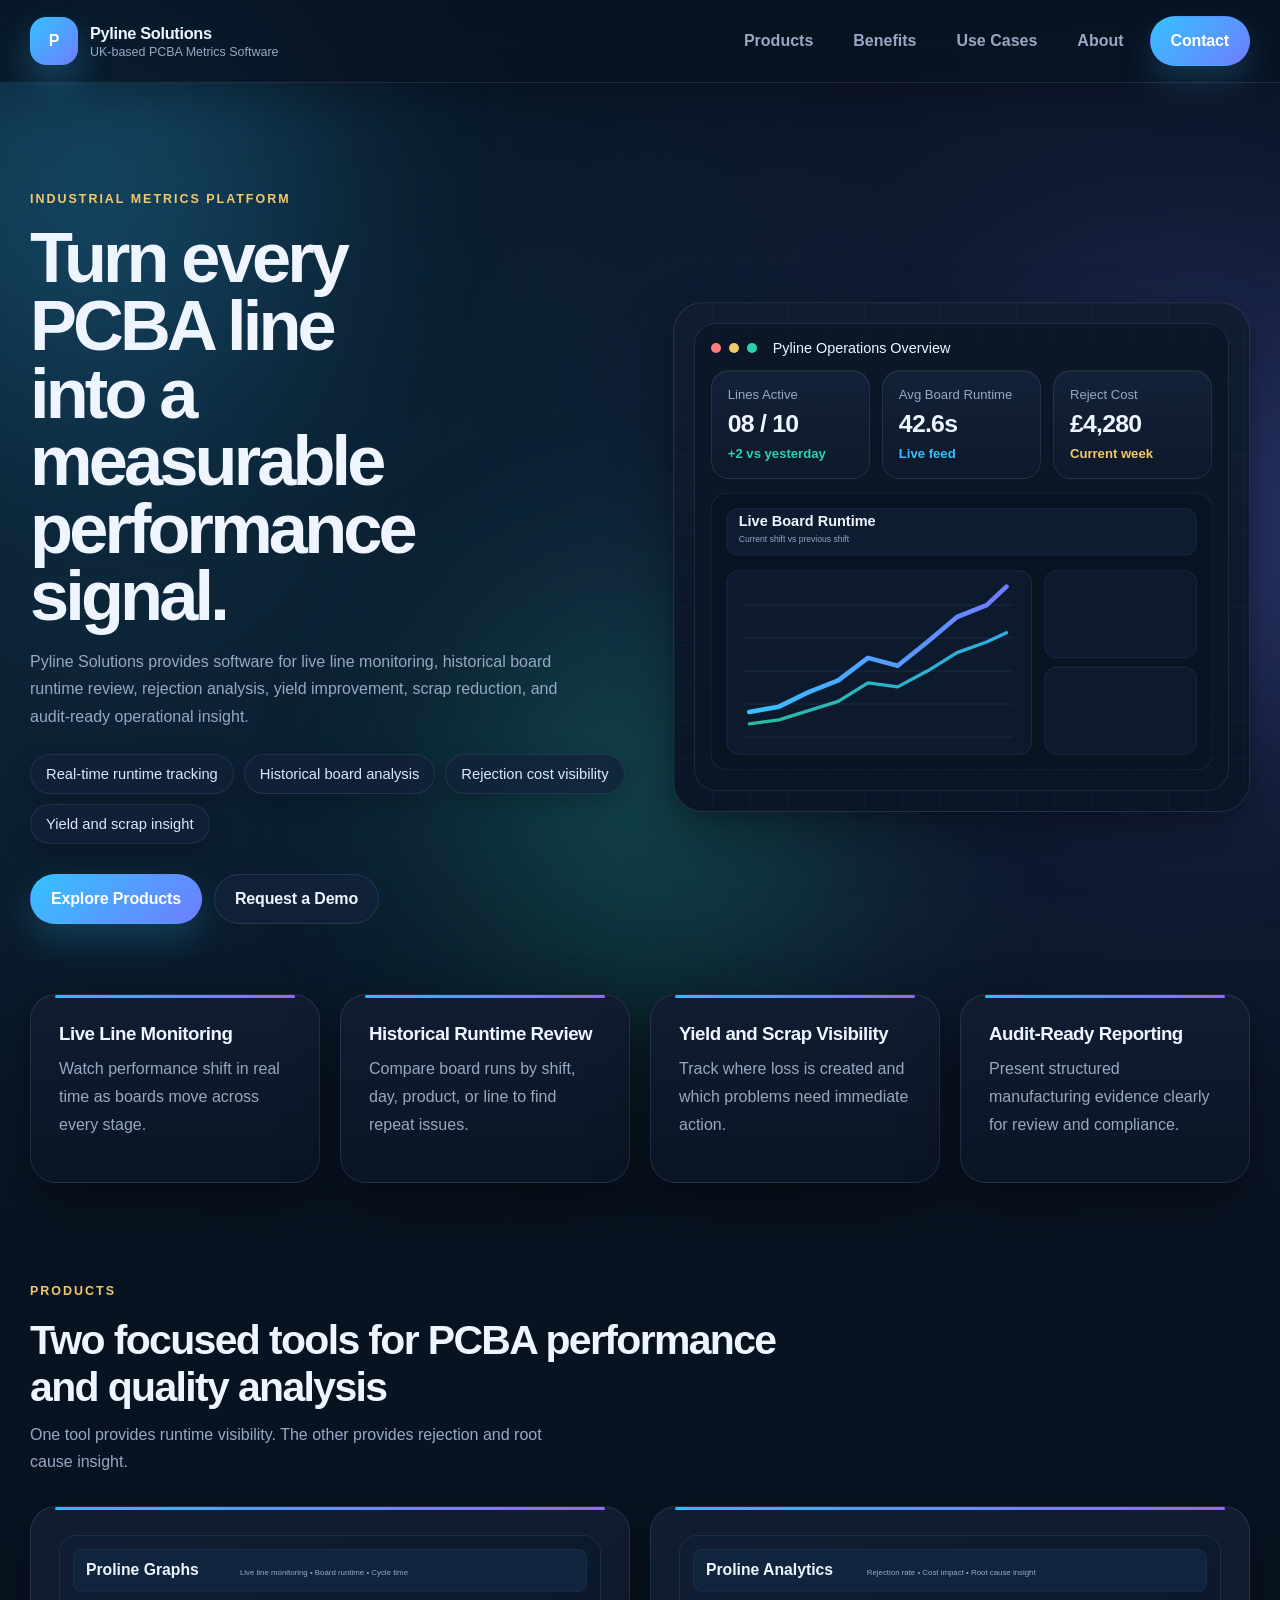
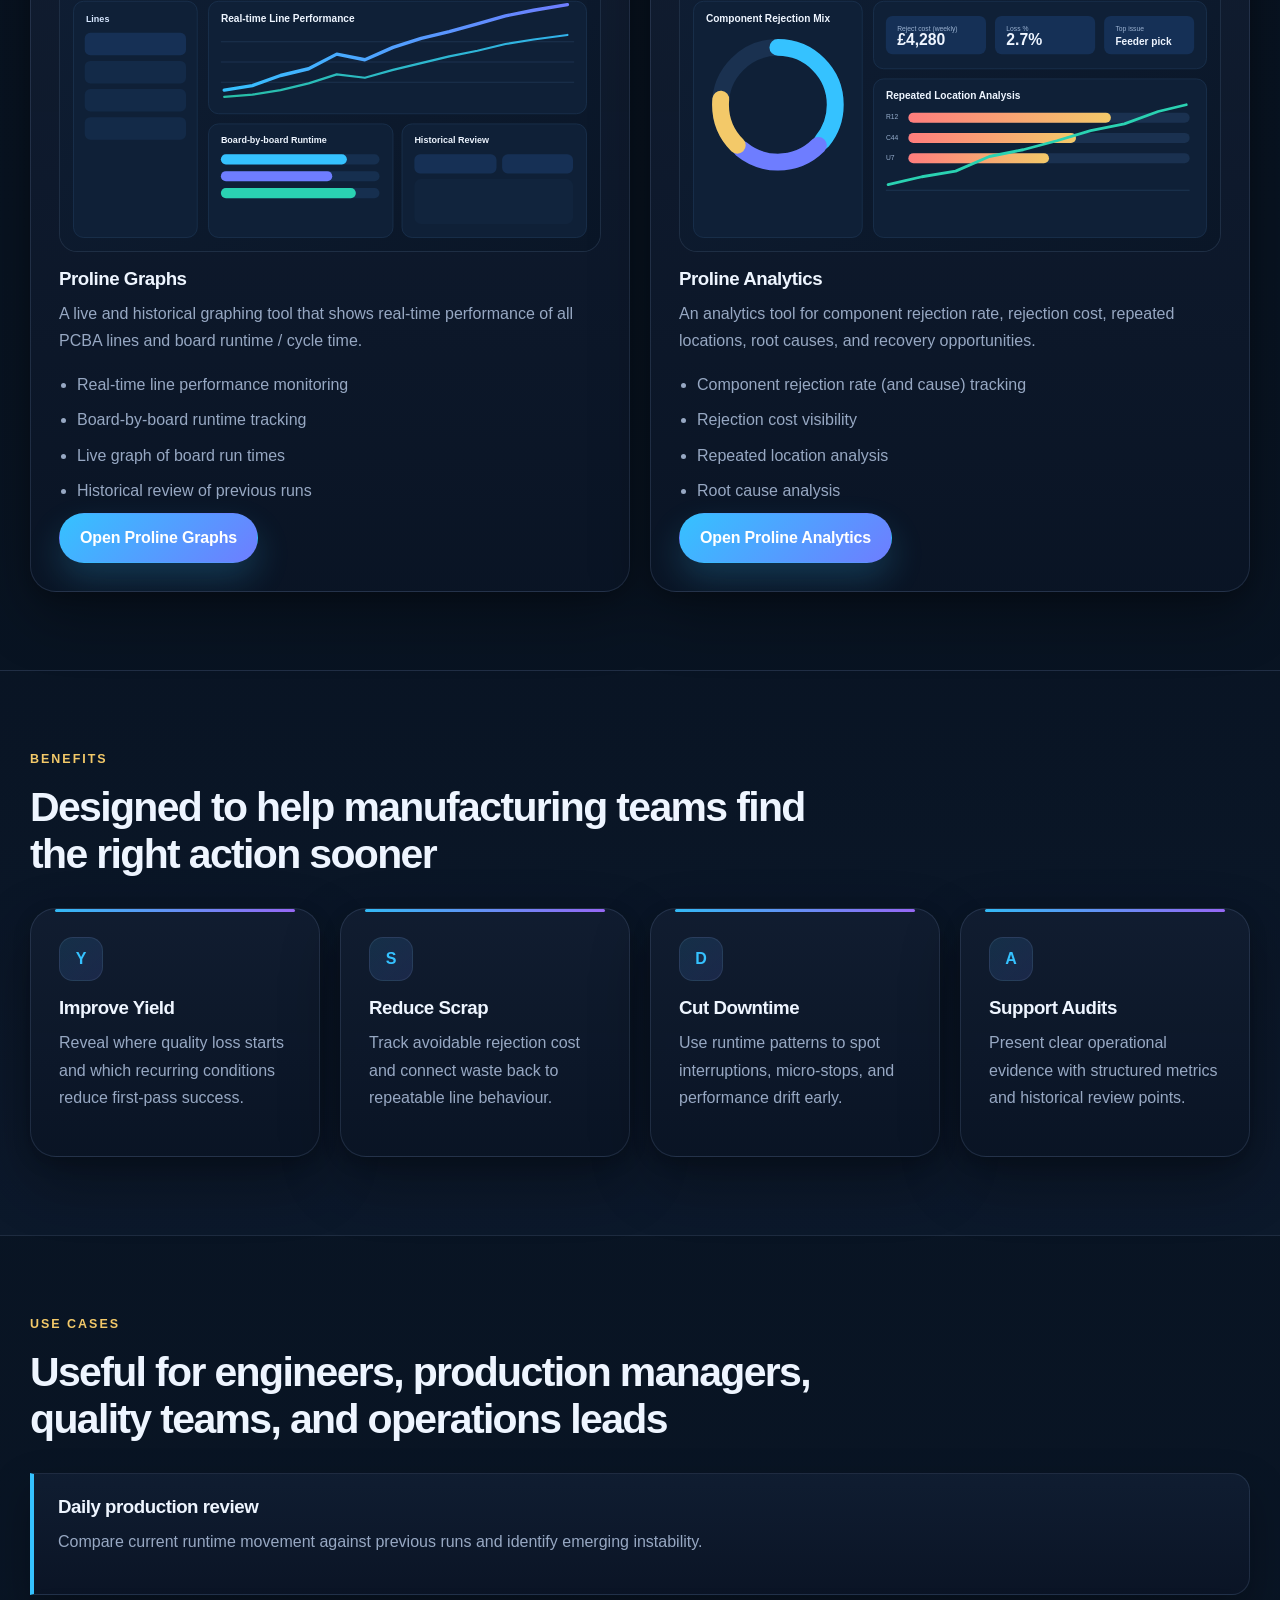
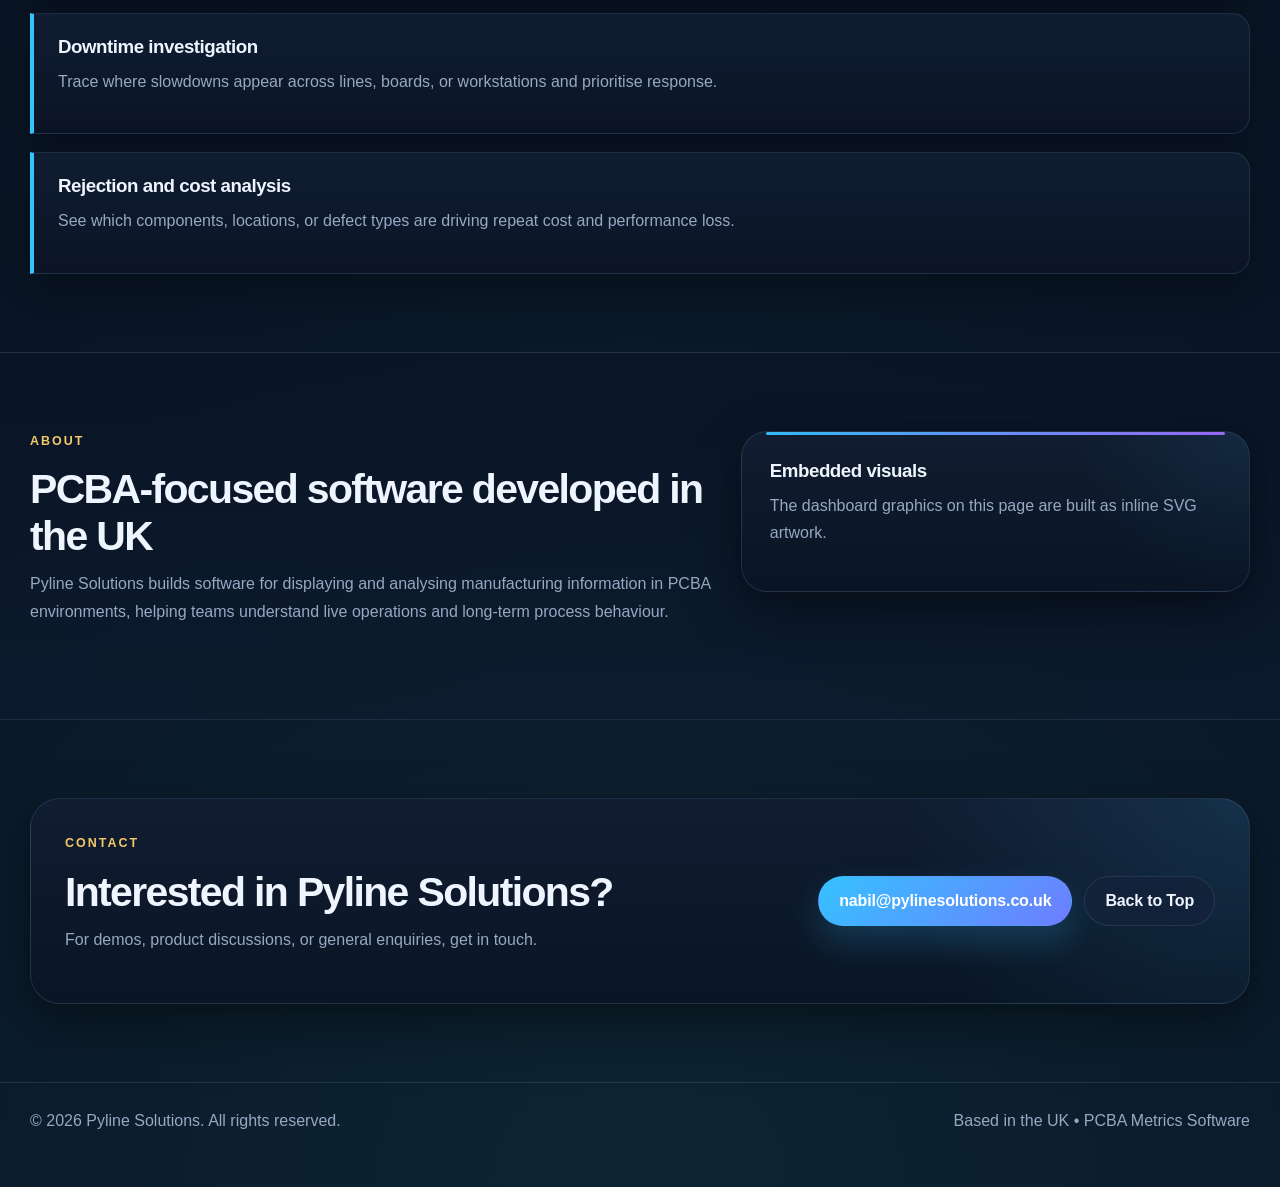
==== commit 7b4e376a: "Update index.html" ====
--- a/index.html
+++ b/index.html
@@ -888,7 +888,7 @@
           <p>For demos, product discussions, or general enquiries, get in touch.</p>
         </div>
         <div class="cta-actions">
-          <a href="mailto:nabil@pylinesolutions.co.uk" class="btn">hello@pylinesolutions.co.uk</a>
+          <a href="mailto:nabil@pylinesolutions.co.uk" class="btn">nabil@pylinesolutions.co.uk</a>
           <a href="#top" class="btn alt">Back to Top</a>
         </div>
       </div>
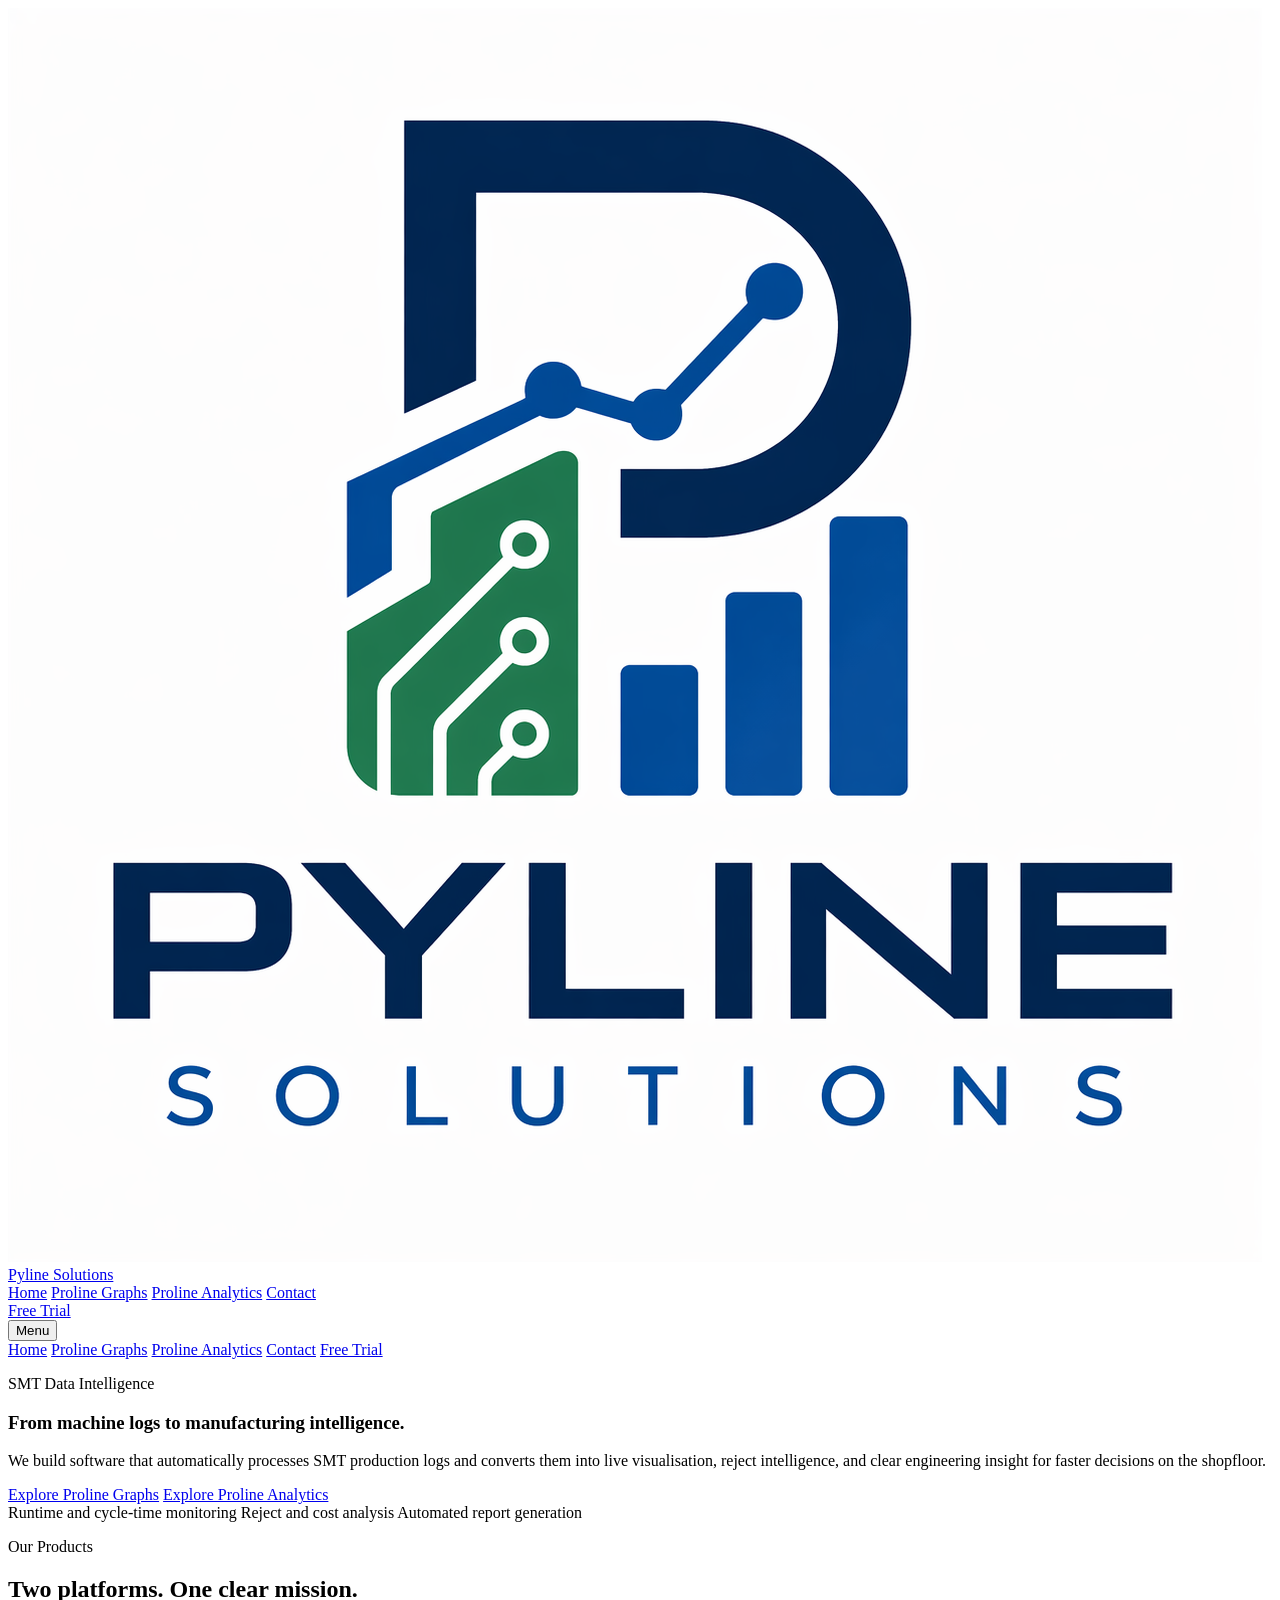
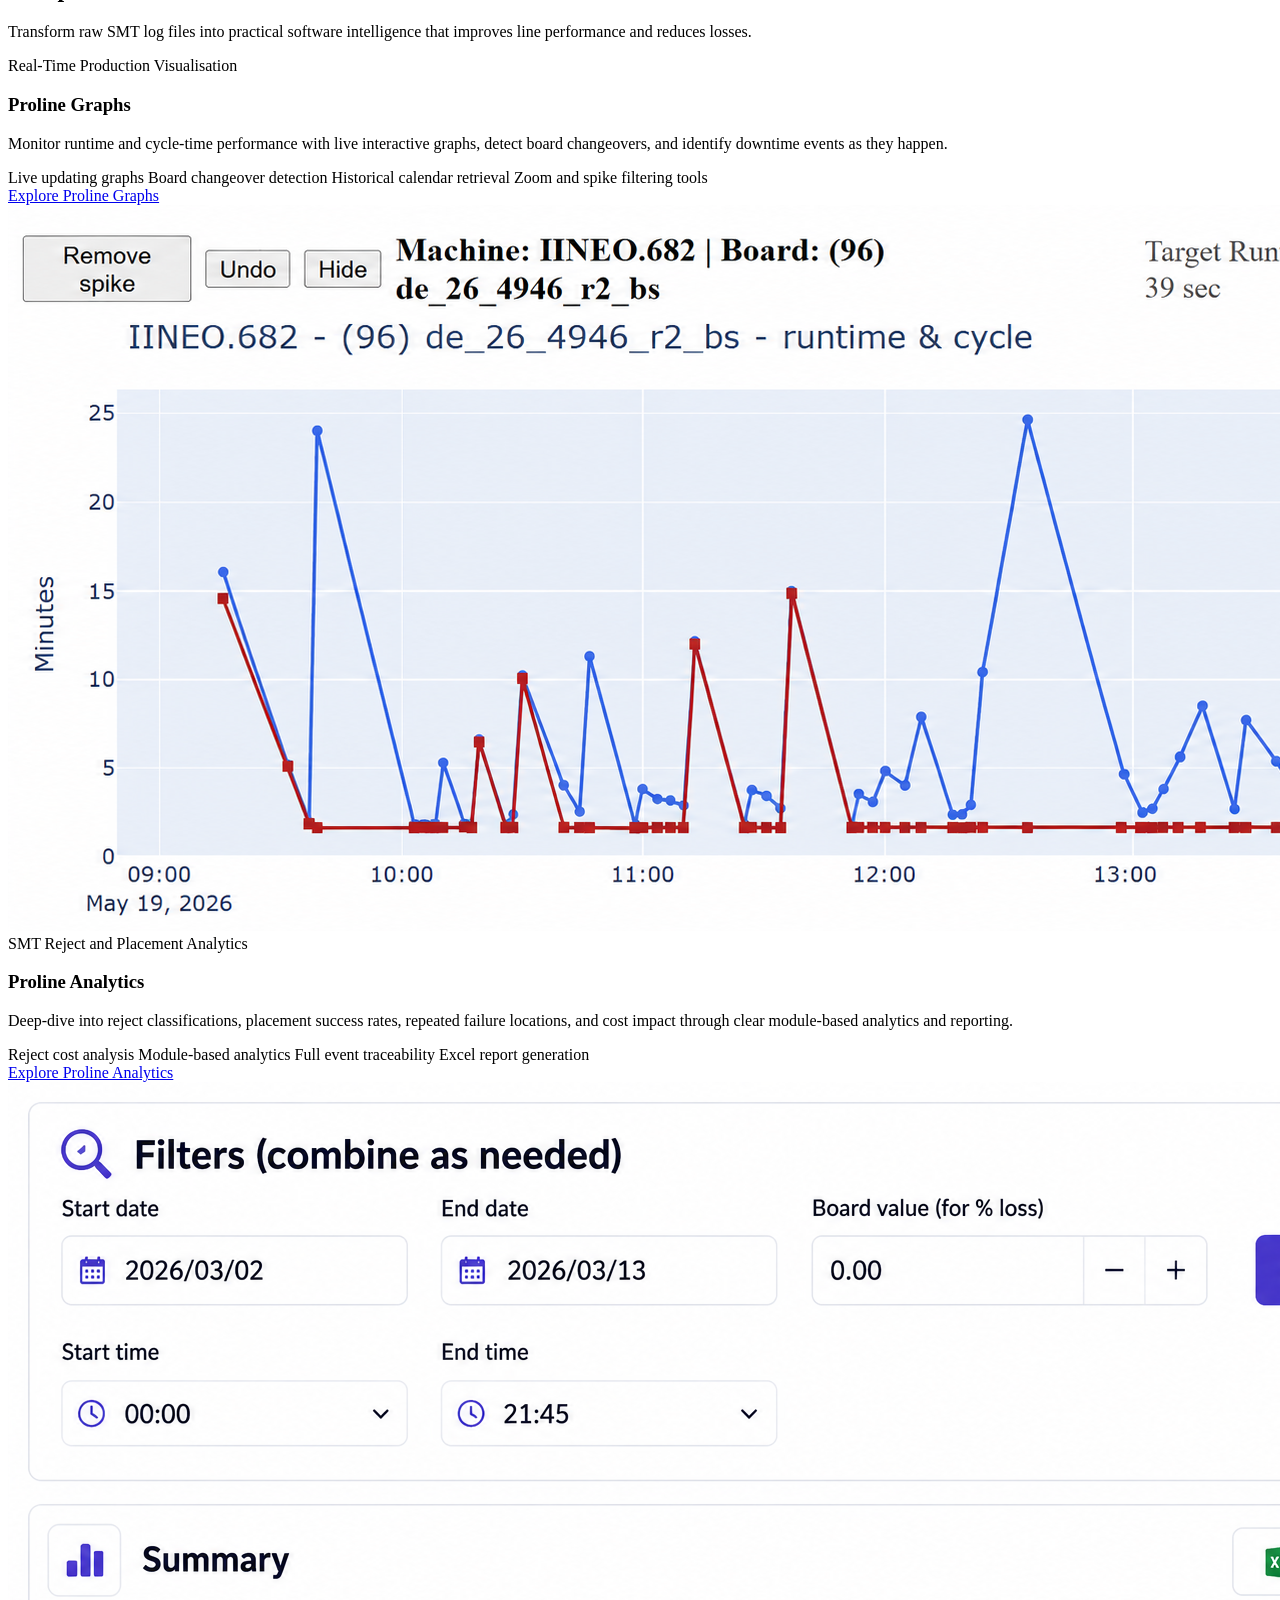
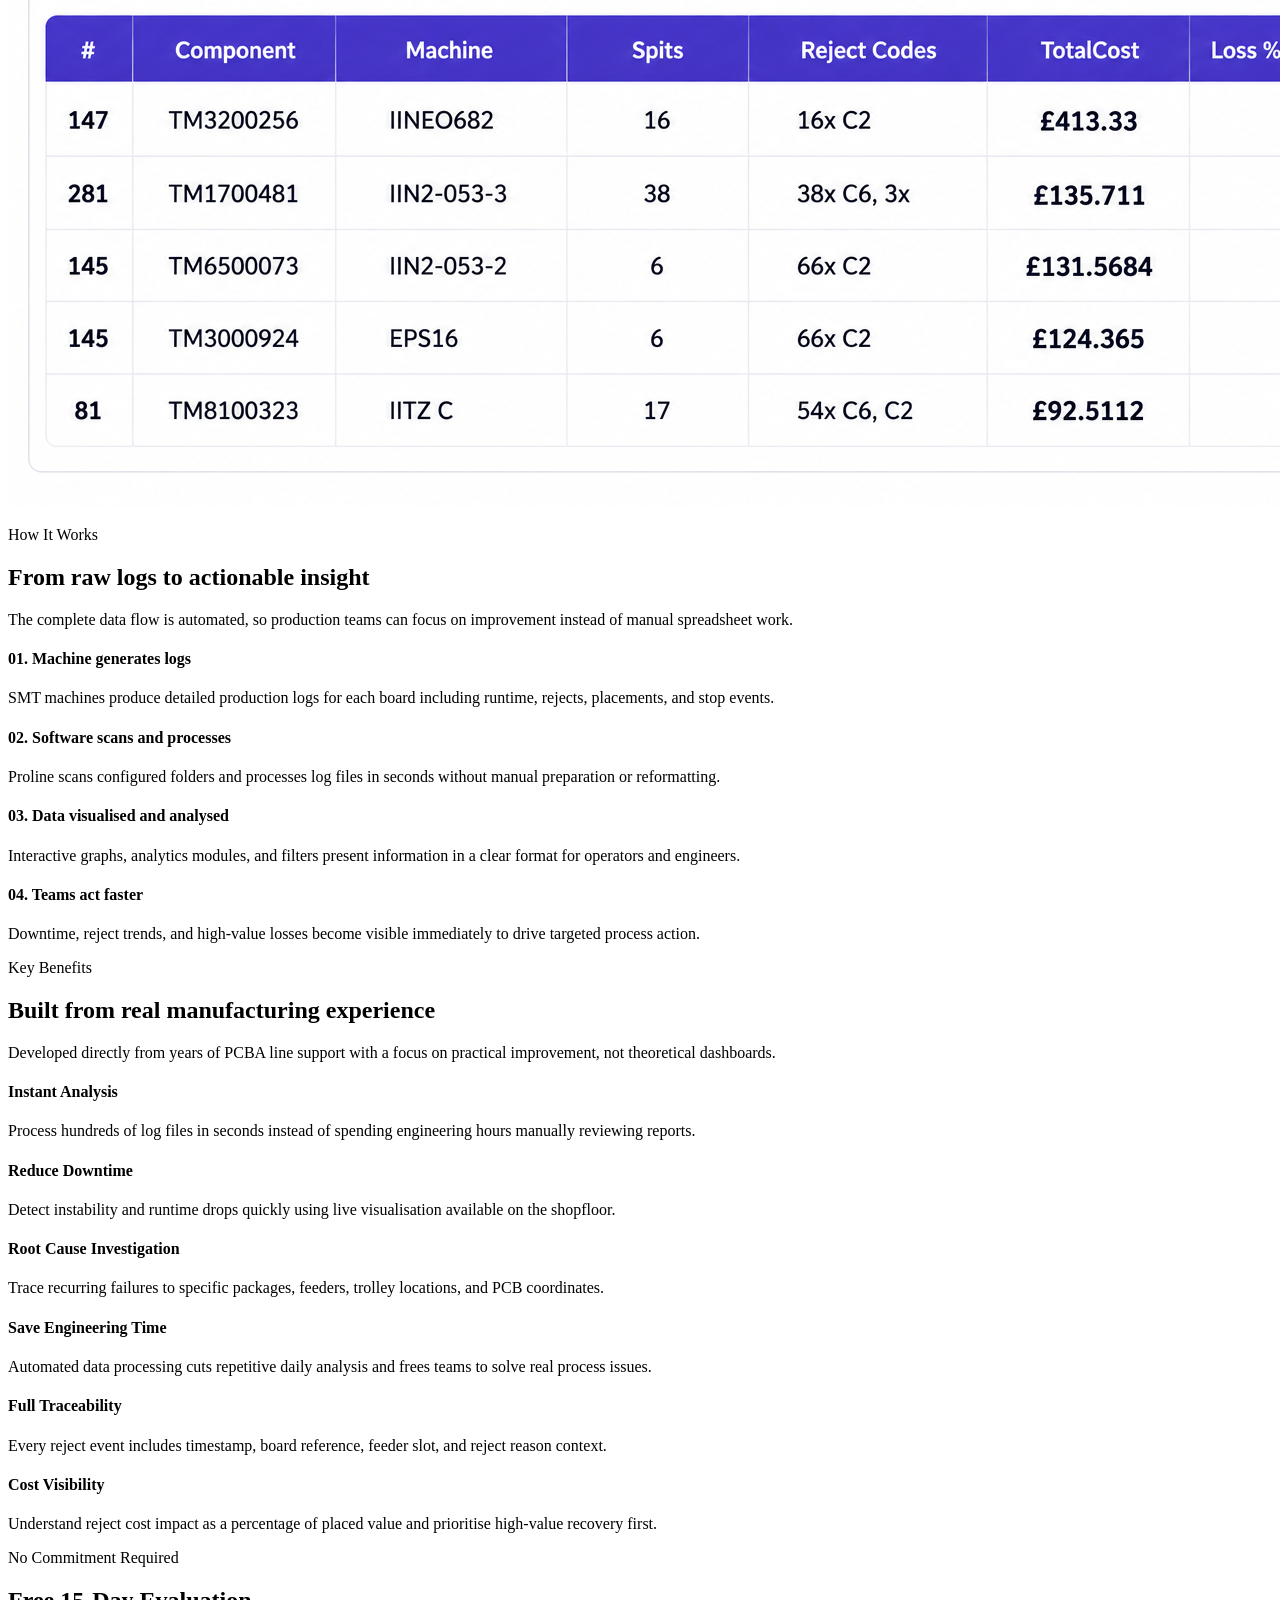
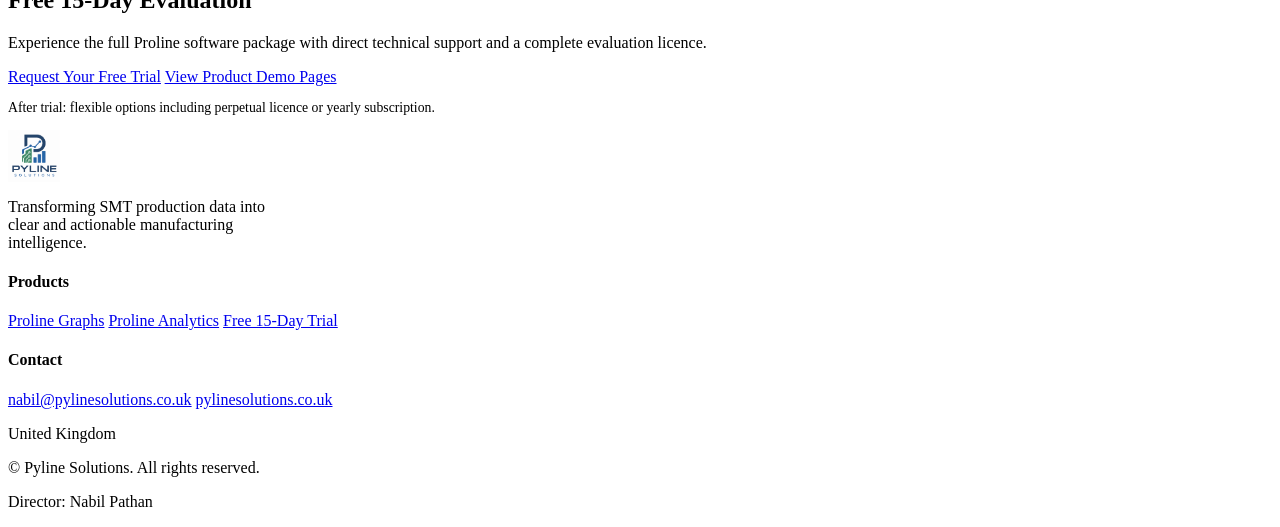
==== commit ab9fe03b: "Add files via upload" ====
--- a/index.html
+++ b/index.html
@@ -3,907 +3,230 @@
 <head>
   <meta charset="UTF-8" />
   <meta name="viewport" content="width=device-width, initial-scale=1.0" />
-  <title>Pyline Solutions | PCBA Metrics Software</title>
-  <meta
-    name="description"
-    content="Pyline Solutions provides PCBA metrics software for live line monitoring, runtime analysis, rejection tracking, yield improvement, and reporting."
-  />
-  <style>
-    :root {
-      --bg: #07111f;
-      --bg-soft: #0b1729;
-      --panel: rgba(14, 25, 43, 0.88);
-      --text: #eef5ff;
-      --muted: #97a8c3;
-      --line: rgba(156, 184, 230, 0.14);
-      --cyan: #35c2ff;
-      --blue: #6e7dff;
-      --teal: #2ad2b2;
-      --violet: #9d6bff;
-      --gold: #f3c969;
-      --red: #ff7d7d;
-      --shadow-md: 0 18px 42px rgba(0, 0, 0, 0.28);
-      --shadow-sm: 0 8px 24px rgba(0, 0, 0, 0.2);
-      --max: 1220px;
-    }
-
-    * { box-sizing: border-box; }
-    html { scroll-behavior: smooth; }
-
-    body {
-      margin: 0;
-      font-family: "Segoe UI", Arial, Helvetica, sans-serif;
-      color: var(--text);
-      background:
-        radial-gradient(circle at 8% 10%, rgba(53, 194, 255, 0.14), transparent 20%),
-        radial-gradient(circle at 90% 12%, rgba(110, 125, 255, 0.16), transparent 18%),
-        radial-gradient(circle at 50% 100%, rgba(42, 210, 178, 0.08), transparent 24%),
-        linear-gradient(180deg, #07111f 0%, #081321 42%, #0a1627 100%);
-      overflow-x: hidden;
-      -webkit-font-smoothing: antialiased;
-      text-rendering: optimizeLegibility;
-    }
-
-    a { color: inherit; text-decoration: none; }
-    button { font: inherit; }
-
-    a, .btn, .card, .strip-card, .metric, .timeline-item {
-      transition: all 0.22s ease;
-    }
-
-    .container {
-      width: min(100% - 44px, var(--max));
-      margin: 0 auto;
-    }
-
-    .bg {
-      position: fixed;
-      width: 420px;
-      height: 420px;
-      border-radius: 50%;
-      filter: blur(110px);
-      z-index: -1;
-      opacity: 0.22;
-      pointer-events: none;
-    }
-
-    .bg.one { top: -40px; left: -120px; background: var(--cyan); }
-    .bg.two { top: 320px; right: -150px; background: var(--blue); }
-    .bg.three { bottom: -120px; left: 35%; background: var(--teal); }
-
-    header {
-      position: sticky;
-      top: 0;
-      z-index: 40;
-      background: rgba(7, 17, 31, 0.72);
-      backdrop-filter: blur(16px);
-      border-bottom: 1px solid var(--line);
-      box-shadow: 0 14px 34px rgba(0, 0, 0, 0.22);
-    }
-
-    .nav {
-      min-height: 82px;
-      display: flex;
-      align-items: center;
-      justify-content: space-between;
-      gap: 20px;
-    }
-
-    .brand {
-      display: flex;
-      align-items: center;
-      gap: 12px;
-    }
-
-    .brand-mark {
-      width: 48px;
-      height: 48px;
-      display: grid;
-      place-items: center;
-      border-radius: 16px;
-      font-weight: 800;
-      color: #fff;
-      background: linear-gradient(135deg, var(--cyan), var(--blue));
-      box-shadow: 0 18px 36px rgba(53, 194, 255, 0.28);
-    }
-
-    .brand-text strong,
-    .brand-text small { display: block; }
-
-    .brand-text strong {
-      font-size: 1.02rem;
-      letter-spacing: -0.02em;
-    }
-
-    .brand-text small {
-      color: var(--muted);
-      margin-top: 2px;
-      font-size: 0.78rem;
-    }
-
-    nav ul {
-      list-style: none;
-      display: flex;
-      gap: 12px;
-      margin: 0;
-      padding: 0;
-      flex-wrap: wrap;
-      align-items: center;
-    }
-
-    nav a {
-      color: var(--muted);
-      font-weight: 600;
-    }
-
-    nav a:not(.btn) {
-      padding: 10px 14px;
-      border-radius: 999px;
-    }
-
-    nav a:not(.btn):hover {
-      color: var(--text);
-      background: rgba(53, 194, 255, 0.08);
-    }
-
-    .hero { padding: 106px 0 70px; }
-
-    .hero-grid {
-      display: grid;
-      grid-template-columns: 1.02fr 0.98fr;
-      gap: 42px;
-      align-items: center;
-    }
-
-    .eyebrow {
-      margin: 0 0 14px;
-      color: var(--gold);
-      text-transform: uppercase;
-      letter-spacing: 0.16em;
-      font-size: 0.78rem;
-      font-weight: 800;
-    }
-
-    h1, h2, h3 {
-      margin-top: 0;
-      color: var(--text);
-    }
-
-    h1 {
-      font-size: clamp(3rem, 5.5vw, 5.5rem);
-      line-height: 0.96;
-      letter-spacing: -0.055em;
-      max-width: 10.3ch;
-      margin-bottom: 18px;
-    }
-
-    h2 {
-      font-size: clamp(2rem, 3.2vw, 3.2rem);
-      letter-spacing: -0.04em;
-      margin-bottom: 10px;
-    }
-
-    h3 {
-      letter-spacing: -0.025em;
-      margin-bottom: 10px;
-    }
-
-    p, li {
-      color: var(--muted);
-      line-height: 1.72;
-      margin-top: 0;
-    }
-
-    .hero-copy > p,
-    .section-heading > p,
-    .cta-box p { max-width: 62ch; }
-
-    .hero-tags,
-    .hero-actions,
-    .cta-actions {
-      display: flex;
-      gap: 12px;
-      flex-wrap: wrap;
-    }
-
-    .hero-tags {
-      margin-top: 24px;
-      gap: 10px;
-    }
-
-    .hero-tags span {
-      padding: 11px 15px;
-      border-radius: 999px;
-      border: 1px solid rgba(156, 184, 230, 0.12);
-      background: rgba(18, 33, 56, 0.72);
-      color: #dbe8ff;
-      font-size: 0.92rem;
-      box-shadow: var(--shadow-sm);
-    }
-
-    .hero-actions { margin-top: 30px; }
-
-    .btn {
-      display: inline-flex;
-      align-items: center;
-      justify-content: center;
-      min-height: 50px;
-      padding: 0 20px;
-      border-radius: 999px;
-      font-weight: 800;
-      letter-spacing: -0.01em;
-      border: 1px solid transparent;
-      background: linear-gradient(135deg, var(--cyan), var(--blue));
-      color: #fff;
-      box-shadow: 0 16px 34px rgba(53, 194, 255, 0.2);
-      cursor: pointer;
-    }
-
-    .btn:hover {
-      transform: translateY(-1px);
-      box-shadow: 0 20px 42px rgba(53, 194, 255, 0.24);
-    }
-
-    .btn.alt {
-      background: rgba(19, 35, 59, 0.88);
-      color: var(--text);
-      border-color: var(--line);
-      box-shadow: none;
-    }
-
-    .btn.alt:hover {
-      background: rgba(24, 43, 72, 0.96);
-      border-color: rgba(53, 194, 255, 0.24);
-    }
-
-    .panel,
-    .card,
-    .strip-card,
-    .cta-box {
-      border: 1px solid var(--line);
-      border-radius: 26px;
-      background: linear-gradient(180deg, rgba(17, 29, 49, 0.98), rgba(10, 21, 37, 0.96));
-      box-shadow:
-        0 24px 60px rgba(0, 0, 0, 0.32),
-        0 6px 18px rgba(0, 0, 0, 0.18);
-    }
-
-    .card:hover,
-    .strip-card:hover,
-    .metric:hover,
-    .timeline-item:hover {
-      transform: translateY(-4px);
-      box-shadow:
-        0 30px 80px rgba(0, 0, 0, 0.38),
-        0 10px 28px rgba(0, 0, 0, 0.2);
-    }
-
-    .hero-panel {
-      padding: 20px;
-      position: relative;
-      overflow: hidden;
-      border-radius: 30px;
-    }
-
-    .hero-panel::before {
-      content: "";
-      position: absolute;
-      inset: 0;
-      background-image:
-        linear-gradient(rgba(53, 194, 255, 0.04) 1px, transparent 1px),
-        linear-gradient(90deg, rgba(53, 194, 255, 0.04) 1px, transparent 1px);
-      background-size: 38px 38px;
-      pointer-events: none;
-    }
-
-    .window {
-      position: relative;
-      z-index: 1;
-      border-radius: 22px;
-      padding: 16px;
-      background: rgba(12, 23, 39, 0.82);
-      border: 1px solid rgba(156, 184, 230, 0.12);
-    }
-
-    .window-top {
-      display: flex;
-      align-items: center;
-      gap: 8px;
-      margin-bottom: 14px;
-      color: var(--text);
-      font-size: 0.9rem;
-    }
-
-    .dot { width: 10px; height: 10px; border-radius: 50%; }
-    .red { background: var(--red); }
-    .yellow { background: var(--gold); }
-    .green { background: var(--teal); }
-
-    .metric-row {
-      display: grid;
-      grid-template-columns: repeat(3, 1fr);
-      gap: 12px;
-      margin-bottom: 14px;
-    }
-
-    .metric {
-      padding: 16px;
-      border-radius: 18px;
-      background: linear-gradient(180deg, rgba(20, 35, 58, 0.96), rgba(14, 25, 42, 0.96));
-      border: 1px solid rgba(156, 184, 230, 0.12);
-      box-shadow: inset 0 1px 0 rgba(255,255,255,0.03);
-    }
-
-    .metric small {
-      display: block;
-      color: var(--muted);
-      margin-bottom: 8px;
-      font-size: 0.82rem;
-    }
-
-    .metric strong {
-      display: block;
-      font-size: 1.55rem;
-      letter-spacing: -0.03em;
-      margin-bottom: 6px;
-      color: var(--text);
-    }
-
-    .metric span { font-size: 0.82rem; font-weight: 700; }
-    .ok { color: var(--teal); }
-    .live { color: var(--cyan); }
-    .warn { color: var(--gold); }
-
-    .section { padding: 78px 0; }
-
-    .section.alt {
-      border-top: 1px solid var(--line);
-      border-bottom: 1px solid var(--line);
-      background: linear-gradient(180deg, rgba(10, 21, 37, 0.7), rgba(14, 27, 47, 0.7));
-    }
-
-    .section-heading { max-width: 780px; margin-bottom: 30px; }
-
-    .strip { padding: 0 0 20px; }
-
-    .strip-grid,
-    .four-grid {
-      display: grid;
-      grid-template-columns: repeat(4, 1fr);
-      gap: 20px;
-    }
-
-    .two-grid {
-      display: grid;
-      grid-template-columns: repeat(2, minmax(0, 1fr));
-      gap: 20px;
-    }
-
-    .strip-card,
-    .card {
-      padding: 28px;
-      position: relative;
-      overflow: hidden;
-    }
-
-    .strip-card::before,
-    .card::before {
-      content: "";
-      position: absolute;
-      top: 0;
-      left: 24px;
-      right: 24px;
-      height: 3px;
-      border-radius: 999px;
-      background: linear-gradient(90deg, var(--cyan), var(--violet));
-      opacity: 0.95;
-    }
-
-    .feature-list { margin: 16px 0 0; padding-left: 18px; }
-    .feature-list li { margin-bottom: 8px; }
-
-    .product-visual {
-      width: 100%;
-      border-radius: 18px;
-      overflow: hidden;
-      border: 1px solid rgba(156, 184, 230, 0.12);
-      background: #0d1a2d;
-      margin-bottom: 16px;
-    }
-
-    .product-visual svg {
-      display: block;
-      width: 100%;
-      height: auto;
-    }
-
-    .icon {
-      width: 44px;
-      height: 44px;
-      display: grid;
-      place-items: center;
-      border-radius: 14px;
-      margin-bottom: 16px;
-      font-weight: 800;
-      color: var(--cyan);
-      background: linear-gradient(135deg, rgba(53, 194, 255, 0.12), rgba(110, 125, 255, 0.14));
-      border: 1px solid rgba(156, 184, 230, 0.12);
-    }
-
-    .timeline { display: grid; gap: 18px; }
-
-    .timeline-item {
-      padding: 22px 22px 22px 24px;
-      border-left: 4px solid var(--cyan);
-      border-radius: 0 18px 18px 0;
-      background: linear-gradient(180deg, rgba(16, 30, 50, 0.96), rgba(11, 21, 38, 0.96));
-      border-top: 1px solid var(--line);
-      border-right: 1px solid var(--line);
-      border-bottom: 1px solid var(--line);
-      box-shadow: var(--shadow-md);
-    }
-
-    .about-grid {
-      display: grid;
-      grid-template-columns: 1.15fr 0.85fr;
-      gap: 22px;
-      align-items: start;
-    }
-
-    .note {
-      background:
-        radial-gradient(circle at top right, rgba(53, 194, 255, 0.08), transparent 32%),
-        linear-gradient(180deg, rgba(17, 29, 49, 0.98), rgba(10, 21, 37, 0.96));
-    }
-
-    .cta-box {
-      padding: 34px;
-      display: flex;
-      justify-content: space-between;
-      align-items: center;
-      gap: 20px;
-      border-radius: 30px;
-      background:
-        radial-gradient(circle at top right, rgba(53, 194, 255, 0.12), transparent 28%),
-        linear-gradient(180deg, rgba(17, 29, 49, 0.98), rgba(10, 21, 37, 0.96));
-    }
-
-    footer {
-      padding: 24px 0 36px;
-      border-top: 1px solid var(--line);
-    }
-
-    .footer-row {
-      display: flex;
-      justify-content: space-between;
-      gap: 16px;
-      flex-wrap: wrap;
-    }
-
-    footer p { color: var(--muted); }
-
-    @media (max-width: 1080px) {
-      .strip-grid, .four-grid { grid-template-columns: repeat(2, 1fr); }
-      .two-grid { grid-template-columns: 1fr; }
-    }
-
-    @media (max-width: 960px) {
-      .hero { padding: 84px 0 46px; }
-      .hero-grid, .about-grid, .cta-box {
-        grid-template-columns: 1fr;
-        display: grid;
-      }
-      .metric-row { grid-template-columns: 1fr; }
-    }
-
-    @media (max-width: 760px) {
-      .nav {
-        flex-direction: column;
-        align-items: flex-start;
-        padding: 14px 0;
-      }
-
-      .strip-grid, .four-grid { grid-template-columns: 1fr; }
-
-      .strip-card, .card, .cta-box { padding: 22px; }
-
-      h1 { max-width: 12ch; }
-    }
-  </style>
+  <title>Pyline Solutions | SMT Intelligence Platform</title>
+  <meta name="description" content="Pyline Solutions transforms SMT machine logs into clear, actionable production intelligence with Proline Graphs and Proline Analytics." />
+  <link rel="stylesheet" href="css/styles.css" />
 </head>
 <body>
-  <div class="bg one"></div>
-  <div class="bg two"></div>
-  <div class="bg three"></div>
-
-  <header>
-    <div class="container nav">
-      <a href="#top" class="brand">
-        <span class="brand-mark">P</span>
-        <span class="brand-text">
-          <strong>Pyline Solutions</strong>
-          <small>UK-based PCBA Metrics Software</small>
-        </span>
+  <header class="site-header">
+    <div class="container header-row">
+      <a class="brand" href="index.html" aria-label="Pyline Solutions homepage">
+        <img src="pyline logo.png" alt="Pyline Solutions" />
+        <span class="brand-name">Pyline Solutions</span>
       </a>
 
-      <nav>
-        <ul>
-          <li><a href="#products">Products</a></li>
-          <li><a href="#benefits">Benefits</a></li>
-          <li><a href="#use-cases">Use Cases</a></li>
-          <li><a href="#about">About</a></li>
-          <li><a href="#contact" class="btn">Contact</a></li>
-        </ul>
+      <nav class="desktop-nav" aria-label="Primary navigation">
+        <a class="active" href="index.html">Home</a>
+        <a href="proline-graphs.html">Proline Graphs</a>
+        <a href="proline-analytics.html">Proline Analytics</a>
+        <a href="contact.html">Contact</a>
       </nav>
+
+      <div class="header-actions">
+        <a class="btn btn-primary" href="contact.html">Free Trial</a>
+      </div>
+
+      <button class="btn btn-ghost mobile-menu-toggle" data-menu-toggle aria-expanded="false" aria-label="Toggle menu">Menu</button>
+    </div>
+    <div class="container mobile-nav" data-mobile-nav>
+      <a class="active" href="index.html">Home</a>
+      <a href="proline-graphs.html">Proline Graphs</a>
+      <a href="proline-analytics.html">Proline Analytics</a>
+      <a href="contact.html">Contact</a>
+      <a href="contact.html">Free Trial</a>
     </div>
   </header>
 
-  <main id="top">
-    <section class="hero">
-      <div class="container hero-grid">
-        <div class="hero-copy">
-          <p class="eyebrow">Industrial Metrics Platform</p>
-          <h1>Turn every PCBA line into a measurable performance signal.</h1>
-          <p>
-            Pyline Solutions provides software for live line monitoring, historical board runtime
-            review, rejection analysis, yield improvement, scrap reduction, and audit-ready
-            operational insight.
+  <main class="page stream-page home-page">
+    <section class="section">
+      <div class="container hero-grid graphs-hero">
+        <article class="hero-panel reveal">
+          <p class="eyebrow">SMT Data Intelligence</p>
+          <h1>From machine logs to manufacturing intelligence.</h1>
+          <p class="lead">
+            We build software that automatically processes SMT production logs and converts them into live visualisation,
+            reject intelligence, and clear engineering insight for faster decisions on the shopfloor.
           </p>
-
-          <div class="hero-tags">
-            <span>Real-time runtime tracking</span>
-            <span>Historical board analysis</span>
-            <span>Rejection cost visibility</span>
-            <span>Yield and scrap insight</span>
+          <div class="hero-actions">
+            <a class="btn btn-primary" href="proline-graphs.html">Explore Proline Graphs</a>
+            <a class="btn btn-ghost" href="proline-analytics.html">Explore Proline Analytics</a>
           </div>
-
-          <div class="hero-actions">
-            <a href="#products" class="btn">Explore Products</a>
-            <a href="#contact" class="btn alt">Request a Demo</a>
+          <div class="chips">
+            <span>Runtime and cycle-time monitoring</span>
+            <span>Reject and cost analysis</span>
+            <span>Automated report generation</span>
           </div>
-        </div>
-
-        <div class="panel hero-panel">
-          <div class="window">
-            <div class="window-top">
-              <span class="dot red"></span>
-              <span class="dot yellow"></span>
-              <span class="dot green"></span>
-              <span style="margin-left:8px;">Pyline Operations Overview</span>
-            </div>
-
-            <div class="metric-row">
-              <div class="metric">
-                <small>Lines Active</small>
-                <strong>08 / 10</strong>
-                <span class="ok">+2 vs yesterday</span>
-              </div>
-              <div class="metric">
-                <small>Avg Board Runtime</small>
-                <strong>42.6s</strong>
-                <span class="live">Live feed</span>
-              </div>
-              <div class="metric">
-                <small>Reject Cost</small>
-                <strong>£4,280</strong>
-                <span class="warn">Current week</span>
-              </div>
-            </div>
-
-            <svg viewBox="0 0 760 420" aria-label="Dashboard overview image">
-              <defs>
-                <linearGradient id="heroLineA" x1="0" y1="0" x2="1" y2="0">
-                  <stop offset="0%" stop-color="#35C2FF"/>
-                  <stop offset="100%" stop-color="#6E7DFF"/>
-                </linearGradient>
-                <linearGradient id="heroLineB" x1="0" y1="0" x2="1" y2="0">
-                  <stop offset="0%" stop-color="#2AD2B2"/>
-                  <stop offset="100%" stop-color="#35C2FF"/>
-                </linearGradient>
-              </defs>
-
-              <rect x="0" y="0" width="760" height="420" rx="24" fill="#091423" stroke="#213553"/>
-              <rect x="24" y="24" width="712" height="70" rx="16" fill="#0e1c31" stroke="#213553"/>
-              <rect x="24" y="118" width="462" height="278" rx="18" fill="#0d1a2d" stroke="#213553"/>
-              <rect x="506" y="118" width="230" height="132" rx="18" fill="#0d1a2d" stroke="#213553"/>
-              <rect x="506" y="264" width="230" height="132" rx="18" fill="#0d1a2d" stroke="#213553"/>
-
-              <text x="42" y="50" fill="#F1F6FF" font-size="22" font-weight="700">Live Board Runtime</text>
-              <text x="42" y="75" fill="#8FA7C6" font-size="13">Current shift vs previous shift</text>
-
-              <line x1="48" y1="170" x2="458" y2="170" stroke="#20334F"/>
-              <line x1="48" y1="220" x2="458" y2="220" stroke="#20334F"/>
-              <line x1="48" y1="270" x2="458" y2="270" stroke="#20334F"/>
-              <line x1="48" y1="320" x2="458" y2="320" stroke="#20334F"/>
-              <line x1="48" y1="370" x2="458" y2="370" stroke="#20334F"/>
-
-              <polyline points="58,332 103,324 148,302 193,284 238,250 283,262 328,226 373,188 418,170 448,142"
-                fill="none" stroke="url(#heroLineA)" stroke-width="7" stroke-linecap="round" stroke-linejoin="round"/>
-              <polyline points="58,350 103,344 148,330 193,316 238,288 283,294 328,270 373,242 418,226 448,212"
-                fill="none" stroke="url(#heroLineB)" stroke-width="5" stroke-linecap="round" stroke-linejoin="round" opacity="0.88"/>
-            </svg>
+        </article>
+      </div>
+    </section>
+
+    <section id="products" class="section section-tight">
+      <div class="container">
+        <div class="section-head reveal">
+          <p class="eyebrow">Our Products</p>
+          <h2>Two platforms. One clear mission.</h2>
+          <p class="lead">Transform raw SMT log files into practical software intelligence that improves line performance and reduces losses.</p>
+        </div>
+
+        <div class="products-stack">
+          <article class="product-card card reveal">
+            <div class="product-content">
+              <div class="product-tag">Real-Time Production Visualisation</div>
+              <h3>Proline Graphs</h3>
+              <p class="lead">
+                Monitor runtime and cycle-time performance with live interactive graphs, detect board changeovers,
+                and identify downtime events as they happen.
+              </p>
+              <div class="product-features">
+                <span>Live updating graphs</span>
+                <span>Board changeover detection</span>
+                <span>Historical calendar retrieval</span>
+                <span>Zoom and spike filtering tools</span>
+              </div>
+              <div class="hero-actions">
+                <a class="btn btn-primary" href="proline-graphs.html">Explore Proline Graphs</a>
+              </div>
+            </div>
+            <div class="product-image">
+              <img src="pgzoom2.png" alt="Proline Graphs software screenshot" loading="lazy" decoding="async" />
+            </div>
+          </article>
+
+          <article class="product-card card reveal">
+            <div class="product-content">
+              <div class="product-tag">SMT Reject and Placement Analytics</div>
+              <h3>Proline Analytics</h3>
+              <p class="lead">
+                Deep-dive into reject classifications, placement success rates, repeated failure locations,
+                and cost impact through clear module-based analytics and reporting.
+              </p>
+              <div class="product-features">
+                <span>Reject cost analysis</span>
+                <span>Module-based analytics</span>
+                <span>Full event traceability</span>
+                <span>Excel report generation</span>
+              </div>
+              <div class="hero-actions">
+                <a class="btn btn-accent" href="proline-analytics.html">Explore Proline Analytics</a>
+              </div>
+            </div>
+            <div class="product-image">
+              <img src="pa_final_home.png" alt="Proline Analytics software dashboard" loading="lazy" decoding="async" />
+            </div>
+          </article>
+        </div>
+      </div>
+    </section>
+
+    <section class="section">
+      <div class="container">
+        <div class="section-head reveal">
+          <p class="eyebrow">How It Works</p>
+          <h2>From raw logs to actionable insight</h2>
+          <p class="lead">The complete data flow is automated, so production teams can focus on improvement instead of manual spreadsheet work.</p>
+        </div>
+
+        <div class="steps-grid">
+          <article class="feature-card reveal">
+            <h4>01. Machine generates logs</h4>
+            <p>SMT machines produce detailed production logs for each board including runtime, rejects, placements, and stop events.</p>
+          </article>
+          <article class="feature-card reveal">
+            <h4>02. Software scans and processes</h4>
+            <p>Proline scans configured folders and processes log files in seconds without manual preparation or reformatting.</p>
+          </article>
+          <article class="feature-card reveal">
+            <h4>03. Data visualised and analysed</h4>
+            <p>Interactive graphs, analytics modules, and filters present information in a clear format for operators and engineers.</p>
+          </article>
+          <article class="feature-card reveal">
+            <h4>04. Teams act faster</h4>
+            <p>Downtime, reject trends, and high-value losses become visible immediately to drive targeted process action.</p>
+          </article>
+        </div>
+      </div>
+    </section>
+
+    <section class="section section-alt">
+      <div class="container">
+        <div class="section-head reveal">
+          <p class="eyebrow accent">Key Benefits</p>
+          <h2>Built from real manufacturing experience</h2>
+          <p class="lead">Developed directly from years of PCBA line support with a focus on practical improvement, not theoretical dashboards.</p>
+        </div>
+
+        <div class="benefits-grid">
+          <article class="feature-card reveal">
+            <h4>Instant Analysis</h4>
+            <p>Process hundreds of log files in seconds instead of spending engineering hours manually reviewing reports.</p>
+          </article>
+          <article class="feature-card reveal">
+            <h4>Reduce Downtime</h4>
+            <p>Detect instability and runtime drops quickly using live visualisation available on the shopfloor.</p>
+          </article>
+          <article class="feature-card reveal">
+            <h4>Root Cause Investigation</h4>
+            <p>Trace recurring failures to specific packages, feeders, trolley locations, and PCB coordinates.</p>
+          </article>
+          <article class="feature-card reveal">
+            <h4>Save Engineering Time</h4>
+            <p>Automated data processing cuts repetitive daily analysis and frees teams to solve real process issues.</p>
+          </article>
+          <article class="feature-card reveal">
+            <h4>Full Traceability</h4>
+            <p>Every reject event includes timestamp, board reference, feeder slot, and reject reason context.</p>
+          </article>
+          <article class="feature-card reveal">
+            <h4>Cost Visibility</h4>
+            <p>Understand reject cost impact as a percentage of placed value and prioritise high-value recovery first.</p>
+          </article>
+        </div>
+      </div>
+    </section>
+
+    <section id="trial" class="section">
+      <div class="container">
+        <div class="cta-box reveal">
+          <p class="eyebrow accent">No Commitment Required</p>
+          <h2>Free 15-Day Evaluation</h2>
+          <p class="lead">
+            Experience the full Proline software package with direct technical support and a complete evaluation licence.
+          </p>
+          <div class="hero-actions" style="justify-content:center;">
+            <a class="btn btn-accent" href="contact.html">Request Your Free Trial</a>
+            <a class="btn btn-ghost" href="proline-graphs.html">View Product Demo Pages</a>
           </div>
-        </div>
-      </div>
-    </section>
-
-    <section class="strip">
-      <div class="container strip-grid">
-        <article class="strip-card">
-          <h3>Live Line Monitoring</h3>
-          <p>Watch performance shift in real time as boards move across every stage.</p>
-        </article>
-        <article class="strip-card">
-          <h3>Historical Runtime Review</h3>
-          <p>Compare board runs by shift, day, product, or line to find repeat issues.</p>
-        </article>
-        <article class="strip-card">
-          <h3>Yield and Scrap Visibility</h3>
-          <p>Track where loss is created and which problems need immediate action.</p>
-        </article>
-        <article class="strip-card">
-          <h3>Audit-Ready Reporting</h3>
-          <p>Present structured manufacturing evidence clearly for review and compliance.</p>
-        </article>
-      </div>
-    </section>
-
-    <section class="section" id="products">
-      <div class="container">
-        <div class="section-heading">
-          <p class="eyebrow">Products</p>
-          <h2>Two focused tools for PCBA performance and quality analysis</h2>
-          <p>One tool provides runtime visibility. The other provides rejection and root cause insight.</p>
-        </div>
-
-        <div class="two-grid">
-          <article class="card">
-            <div class="product-visual">
-              <svg viewBox="0 0 960 560" aria-label="Proline Graphs visual">
-                <defs>
-                  <linearGradient id="pgBg" x1="0" y1="0" x2="1" y2="1">
-                    <stop offset="0%" stop-color="#0F1E34"/>
-                    <stop offset="100%" stop-color="#0A1627"/>
-                  </linearGradient>
-                  <linearGradient id="pgLine1" x1="0" y1="0" x2="1" y2="0">
-                    <stop offset="0%" stop-color="#35C2FF"/>
-                    <stop offset="100%" stop-color="#6E7DFF"/>
-                  </linearGradient>
-                  <linearGradient id="pgLine2" x1="0" y1="0" x2="1" y2="0">
-                    <stop offset="0%" stop-color="#2AD2B2"/>
-                    <stop offset="100%" stop-color="#35C2FF"/>
-                  </linearGradient>
-                </defs>
-
-                <rect width="960" height="560" rx="24" fill="url(#pgBg)"/>
-                <rect x="24" y="24" width="912" height="74" rx="14" fill="#11243d" stroke="#213b5c"/>
-                <text x="46" y="70" fill="#EEF5FF" font-size="28" font-weight="700">Proline Graphs</text>
-                <text x="320" y="70" fill="#94ABCA" font-size="14">Live line monitoring • Board runtime • Cycle time</text>
-
-                <rect x="24" y="116" width="220" height="420" rx="18" fill="#0f2037" stroke="#213b5c"/>
-                <text x="46" y="152" fill="#d7e7ff" font-size="16" font-weight="600">Lines</text>
-                <rect x="44" y="172" width="180" height="40" rx="10" fill="#163055"/>
-                <rect x="44" y="222" width="180" height="40" rx="10" fill="#132a48"/>
-                <rect x="44" y="272" width="180" height="40" rx="10" fill="#132a48"/>
-                <rect x="44" y="322" width="180" height="40" rx="10" fill="#132a48"/>
-
-                <rect x="264" y="116" width="672" height="200" rx="18" fill="#0f2037" stroke="#213b5c"/>
-                <text x="286" y="152" fill="#EEF5FF" font-size="18" font-weight="700">Real-time Line Performance</text>
-                <line x1="286" y1="188" x2="914" y2="188" stroke="#243f61"/>
-                <line x1="286" y1="224" x2="914" y2="224" stroke="#243f61"/>
-                <line x1="286" y1="260" x2="914" y2="260" stroke="#243f61"/>
-                <polyline points="292,274 342,266 392,248 442,236 492,210 542,220 592,198 642,182 692,170 742,156 792,142 842,132 902,122"
-                  fill="none" stroke="url(#pgLine1)" stroke-width="6" stroke-linecap="round" stroke-linejoin="round"/>
-                <polyline points="292,286 342,282 392,274 442,262 492,246 542,252 592,238 642,226 692,214 742,204 792,192 842,184 902,176"
-                  fill="none" stroke="url(#pgLine2)" stroke-width="4" stroke-linecap="round" stroke-linejoin="round" opacity="0.9"/>
-
-                <rect x="264" y="334" width="328" height="202" rx="18" fill="#0f2037" stroke="#213b5c"/>
-                <text x="286" y="368" fill="#EEF5FF" font-size="16" font-weight="700">Board-by-board Runtime</text>
-                <rect x="286" y="388" width="282" height="18" rx="9" fill="#162f4f"/>
-                <rect x="286" y="388" width="224" height="18" rx="9" fill="#35c2ff"/>
-                <rect x="286" y="418" width="282" height="18" rx="9" fill="#162f4f"/>
-                <rect x="286" y="418" width="198" height="18" rx="9" fill="#6e7dff"/>
-                <rect x="286" y="448" width="282" height="18" rx="9" fill="#162f4f"/>
-                <rect x="286" y="448" width="240" height="18" rx="9" fill="#2ad2b2"/>
-
-                <rect x="608" y="334" width="328" height="202" rx="18" fill="#0f2037" stroke="#213b5c"/>
-                <text x="630" y="368" fill="#EEF5FF" font-size="16" font-weight="700">Historical Review</text>
-                <rect x="630" y="388" width="146" height="34" rx="10" fill="#163055"/>
-                <rect x="786" y="388" width="126" height="34" rx="10" fill="#163055"/>
-                <rect x="630" y="432" width="282" height="80" rx="12" fill="#11243d"/>
-              </svg>
-            </div>
-
-            <h3>Proline Graphs</h3>
-            <p>
-              A live and historical graphing tool that shows real-time performance of all PCBA lines
-              and board runtime / cycle time.
-            </p>
-            <ul class="feature-list">
-              <li>Real-time line performance monitoring</li>
-              <li>Board-by-board runtime tracking</li>
-              <li>Live graph of board run times</li>
-              <li>Historical review of previous runs</li>
-            </ul>
-            <a href="proline-graphs.html" class="btn">Open Proline Graphs</a>
-          </article>
-
-          <article class="card">
-            <div class="product-visual">
-              <svg viewBox="0 0 960 560" aria-label="Proline Analytics visual">
-                <defs>
-                  <linearGradient id="paBg" x1="0" y1="0" x2="1" y2="1">
-                    <stop offset="0%" stop-color="#0F1E34"/>
-                    <stop offset="100%" stop-color="#0A1627"/>
-                  </linearGradient>
-                  <linearGradient id="paBar" x1="0" y1="0" x2="1" y2="0">
-                    <stop offset="0%" stop-color="#FF7D7D"/>
-                    <stop offset="100%" stop-color="#F3C969"/>
-                  </linearGradient>
-                </defs>
-
-                <rect width="960" height="560" rx="24" fill="url(#paBg)"/>
-                <rect x="24" y="24" width="912" height="74" rx="14" fill="#11243d" stroke="#213b5c"/>
-                <text x="46" y="70" fill="#EEF5FF" font-size="28" font-weight="700">Proline Analytics</text>
-                <text x="332" y="70" fill="#94ABCA" font-size="14">Rejection rate • Cost impact • Root cause insight</text>
-
-                <rect x="24" y="116" width="300" height="420" rx="18" fill="#0f2037" stroke="#213b5c"/>
-                <text x="46" y="152" fill="#EEF5FF" font-size="18" font-weight="700">Component Rejection Mix</text>
-                <circle cx="174" cy="300" r="102" fill="none" stroke="#1a3150" stroke-width="30"/>
-                <circle cx="174" cy="300" r="102" fill="none" stroke="#35C2FF" stroke-width="30" stroke-linecap="round"
-                  stroke-dasharray="230 640" transform="rotate(-90 174 300)"/>
-                <circle cx="174" cy="300" r="102" fill="none" stroke="#6E7DFF" stroke-width="30" stroke-linecap="round"
-                  stroke-dasharray="150 640" stroke-dashoffset="-240" transform="rotate(-90 174 300)"/>
-                <circle cx="174" cy="300" r="102" fill="none" stroke="#F3C969" stroke-width="30" stroke-linecap="round"
-                  stroke-dasharray="90 640" stroke-dashoffset="-400" transform="rotate(-90 174 300)"/>
-
-                <rect x="344" y="116" width="592" height="120" rx="18" fill="#0f2037" stroke="#213b5c"/>
-                <rect x="366" y="142" width="178" height="68" rx="12" fill="#153056"/>
-                <text x="386" y="168" fill="#9bb2d1" font-size="12">Reject cost (weekly)</text>
-                <text x="386" y="194" fill="#EEF5FF" font-size="28" font-weight="700">£4,280</text>
-                <rect x="560" y="142" width="178" height="68" rx="12" fill="#153056"/>
-                <text x="580" y="168" fill="#9bb2d1" font-size="12">Loss %</text>
-                <text x="580" y="194" fill="#EEF5FF" font-size="28" font-weight="700">2.7%</text>
-                <rect x="754" y="142" width="160" height="68" rx="12" fill="#153056"/>
-                <text x="774" y="168" fill="#9bb2d1" font-size="12">Top issue</text>
-                <text x="774" y="194" fill="#EEF5FF" font-size="18" font-weight="700">Feeder pick</text>
-
-                <rect x="344" y="254" width="592" height="282" rx="18" fill="#0f2037" stroke="#213b5c"/>
-                <text x="366" y="290" fill="#EEF5FF" font-size="18" font-weight="700">Repeated Location Analysis</text>
-
-                <text x="366" y="326" fill="#96adcc" font-size="12">R12</text>
-                <rect x="406" y="314" width="500" height="18" rx="9" fill="#1a3150"/>
-                <rect x="406" y="314" width="360" height="18" rx="9" fill="url(#paBar)"/>
-
-                <text x="366" y="362" fill="#96adcc" font-size="12">C44</text>
-                <rect x="406" y="350" width="500" height="18" rx="9" fill="#1a3150"/>
-                <rect x="406" y="350" width="298" height="18" rx="9" fill="url(#paBar)"/>
-
-                <text x="366" y="398" fill="#96adcc" font-size="12">U7</text>
-                <rect x="406" y="386" width="500" height="18" rx="9" fill="#1a3150"/>
-                <rect x="406" y="386" width="250" height="18" rx="9" fill="url(#paBar)"/>
-
-                <line x1="366" y1="452" x2="906" y2="452" stroke="#274464"/>
-                <polyline points="370,442 430,428 490,418 550,392 610,380 670,364 730,346 790,334 850,312 900,300"
-                  fill="none" stroke="#2AD2B2" stroke-width="5" stroke-linecap="round" stroke-linejoin="round"/>
-              </svg>
-            </div>
-
-            <h3>Proline Analytics</h3>
-            <p>
-              An analytics tool for component rejection rate, rejection cost, repeated locations,
-              root causes, and recovery opportunities.
-            </p>
-            <ul class="feature-list">
-              <li>Component rejection rate (and cause) tracking</li>
-              <li>Rejection cost visibility</li>
-              <li>Repeated location analysis</li>
-              <li>Root cause analysis</li>
-            </ul>
-            <a href="proline-analytics.html" class="btn">Open Proline Analytics</a>
-          </article>
-        </div>
-      </div>
-    </section>
-
-    <section class="section alt" id="benefits">
-      <div class="container">
-        <div class="section-heading">
-          <p class="eyebrow">Benefits</p>
-          <h2>Designed to help manufacturing teams find the right action sooner</h2>
-        </div>
-
-        <div class="four-grid">
-          <article class="card">
-            <div class="icon">Y</div>
-            <h3>Improve Yield</h3>
-            <p>Reveal where quality loss starts and which recurring conditions reduce first-pass success.</p>
-          </article>
-          <article class="card">
-            <div class="icon">S</div>
-            <h3>Reduce Scrap</h3>
-            <p>Track avoidable rejection cost and connect waste back to repeatable line behaviour.</p>
-          </article>
-          <article class="card">
-            <div class="icon">D</div>
-            <h3>Cut Downtime</h3>
-            <p>Use runtime patterns to spot interruptions, micro-stops, and performance drift early.</p>
-          </article>
-          <article class="card">
-            <div class="icon">A</div>
-            <h3>Support Audits</h3>
-            <p>Present clear operational evidence with structured metrics and historical review points.</p>
-          </article>
-        </div>
-      </div>
-    </section>
-
-    <section class="section" id="use-cases">
-      <div class="container">
-        <div class="section-heading">
-          <p class="eyebrow">Use Cases</p>
-          <h2>Useful for engineers, production managers, quality teams, and operations leads</h2>
-        </div>
-
-        <div class="timeline">
-          <article class="timeline-item">
-            <h3>Daily production review</h3>
-            <p>Compare current runtime movement against previous runs and identify emerging instability.</p>
-          </article>
-          <article class="timeline-item">
-            <h3>Downtime investigation</h3>
-            <p>Trace where slowdowns appear across lines, boards, or workstations and prioritise response.</p>
-          </article>
-          <article class="timeline-item">
-            <h3>Rejection and cost analysis</h3>
-            <p>See which components, locations, or defect types are driving repeat cost and performance loss.</p>
-          </article>
-        </div>
-      </div>
-    </section>
-
-    <section class="section alt" id="about">
-      <div class="container about-grid">
-        <div>
-          <p class="eyebrow">About</p>
-          <h2>PCBA-focused software developed in the UK</h2>
-          <p>
-            Pyline Solutions builds software for displaying and analysing manufacturing information
-            in PCBA environments, helping teams understand live operations and long-term process behaviour.
-          </p>
-        </div>
-
-        <aside class="card note">
-          <h3>Embedded visuals</h3>
-          <p>The dashboard graphics on this page are built as inline SVG artwork.</p>
-        </aside>
-      </div>
-    </section>
-
-    <section class="section" id="contact">
-      <div class="container cta-box">
-        <div>
-          <p class="eyebrow">Contact</p>
-          <h2>Interested in Pyline Solutions?</h2>
-          <p>For demos, product discussions, or general enquiries, get in touch.</p>
-        </div>
-        <div class="cta-actions">
-          <a href="mailto:nabil@pylinesolutions.co.uk" class="btn">nabil@pylinesolutions.co.uk</a>
-          <a href="#top" class="btn alt">Back to Top</a>
+          <p style="margin-top:14px; font-size:0.86rem;">After trial: flexible options including perpetual licence or yearly subscription.</p>
         </div>
       </div>
     </section>
   </main>
 
-  <footer>
-    <div class="container footer-row">
-      <p>© <span id="year"></span> Pyline Solutions. All rights reserved.</p>
-      <p>Based in the UK • PCBA Metrics Software</p>
+  <footer id="contact" class="footer">
+    <div class="container footer-grid">
+      <div>
+        <img src="pyline logo.png" alt="Pyline Solutions" style="height:52px; width:auto; opacity:0.86;" />
+        <p style="margin-top:12px; max-width:34ch;">Transforming SMT production data into clear and actionable manufacturing intelligence.</p>
+      </div>
+      <div>
+        <h4>Products</h4>
+        <a href="proline-graphs.html">Proline Graphs</a>
+        <a href="proline-analytics.html">Proline Analytics</a>
+        <a href="contact.html">Free 15-Day Trial</a>
+      </div>
+      <div>
+        <h4>Contact</h4>
+        <a href="mailto:nabil@pylinesolutions.co.uk">nabil@pylinesolutions.co.uk</a>
+        <a href="https://pylinesolutions.co.uk" target="_blank" rel="noopener noreferrer">pylinesolutions.co.uk</a>
+        <p>United Kingdom</p>
+      </div>
+    </div>
+    <div class="container footer-bottom">
+      <p>&copy; <span data-current-year></span> Pyline Solutions. All rights reserved.</p>
+      <p>Director: Nabil Pathan</p>
     </div>
   </footer>
 
-  <script>
-    document.getElementById("year").textContent = new Date().getFullYear();
-  </script>
+  <script src="js/main.js"></script>
 </body>
 </html>
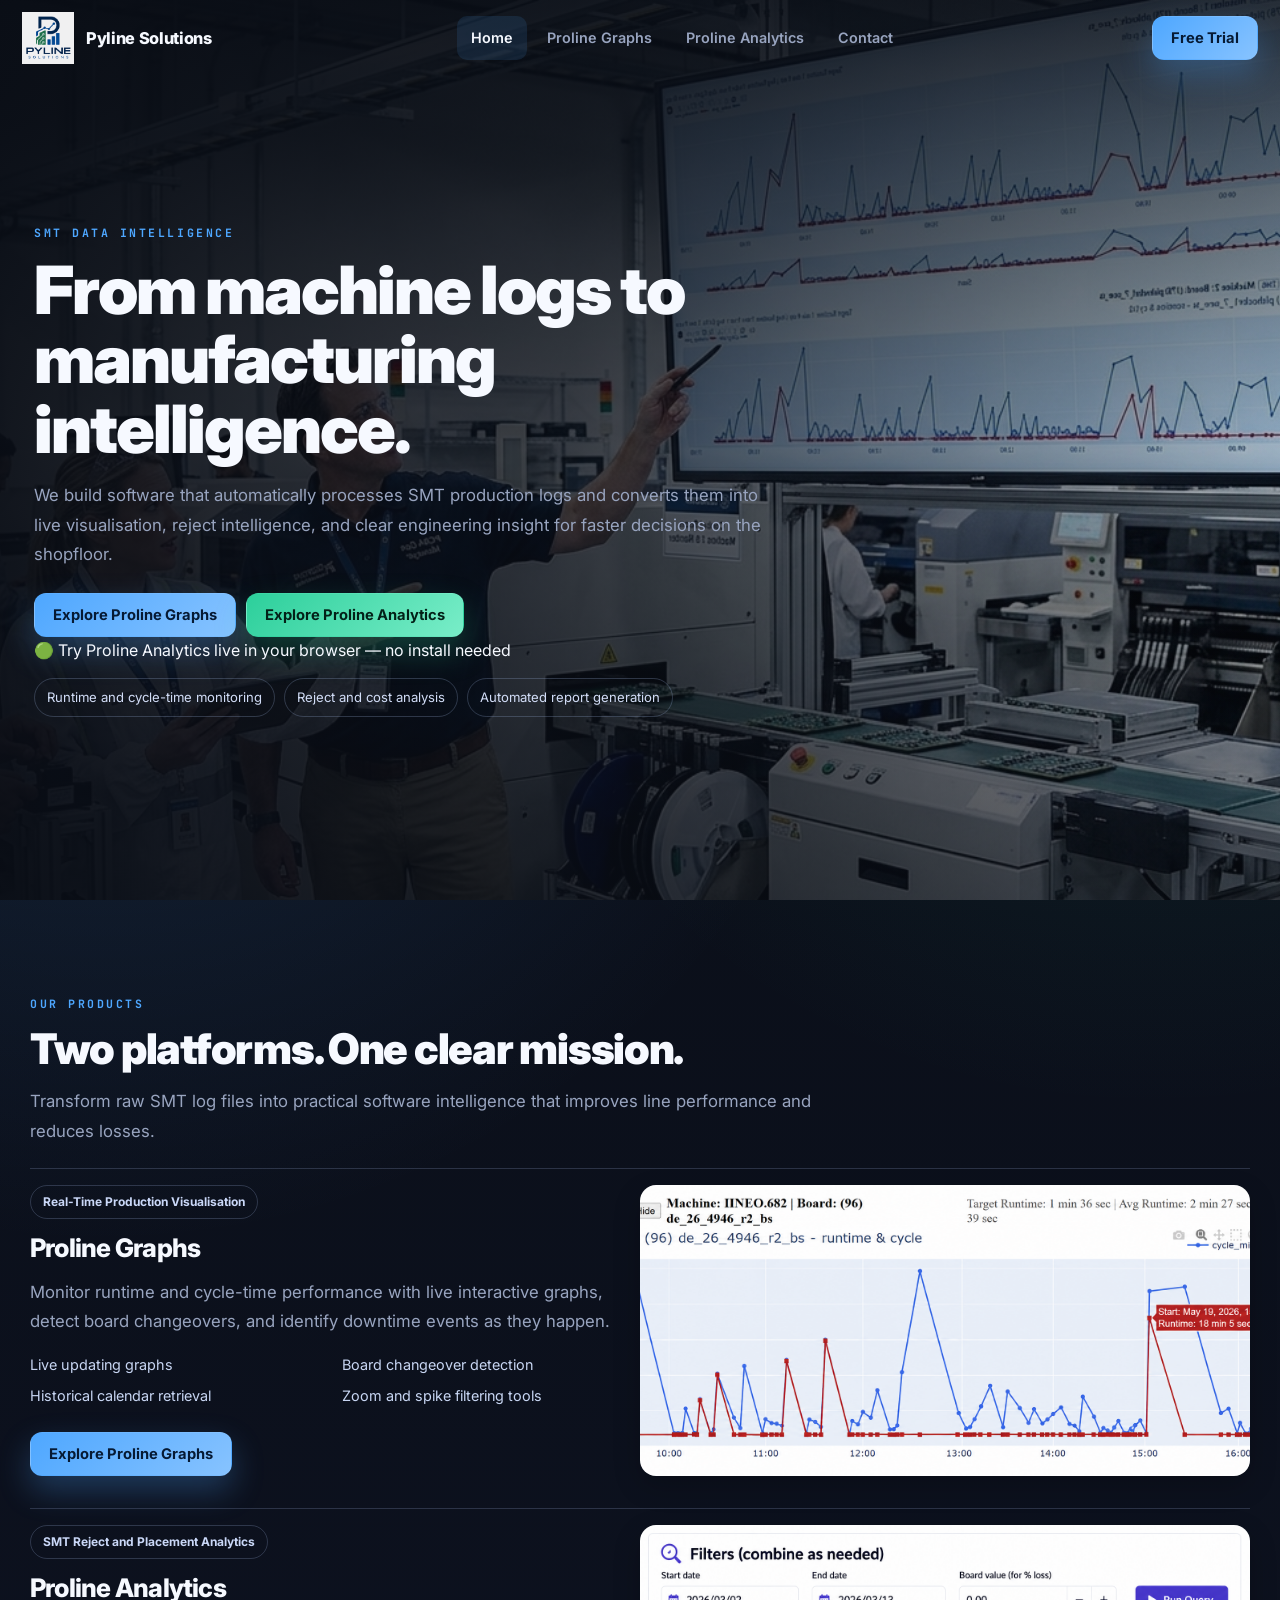
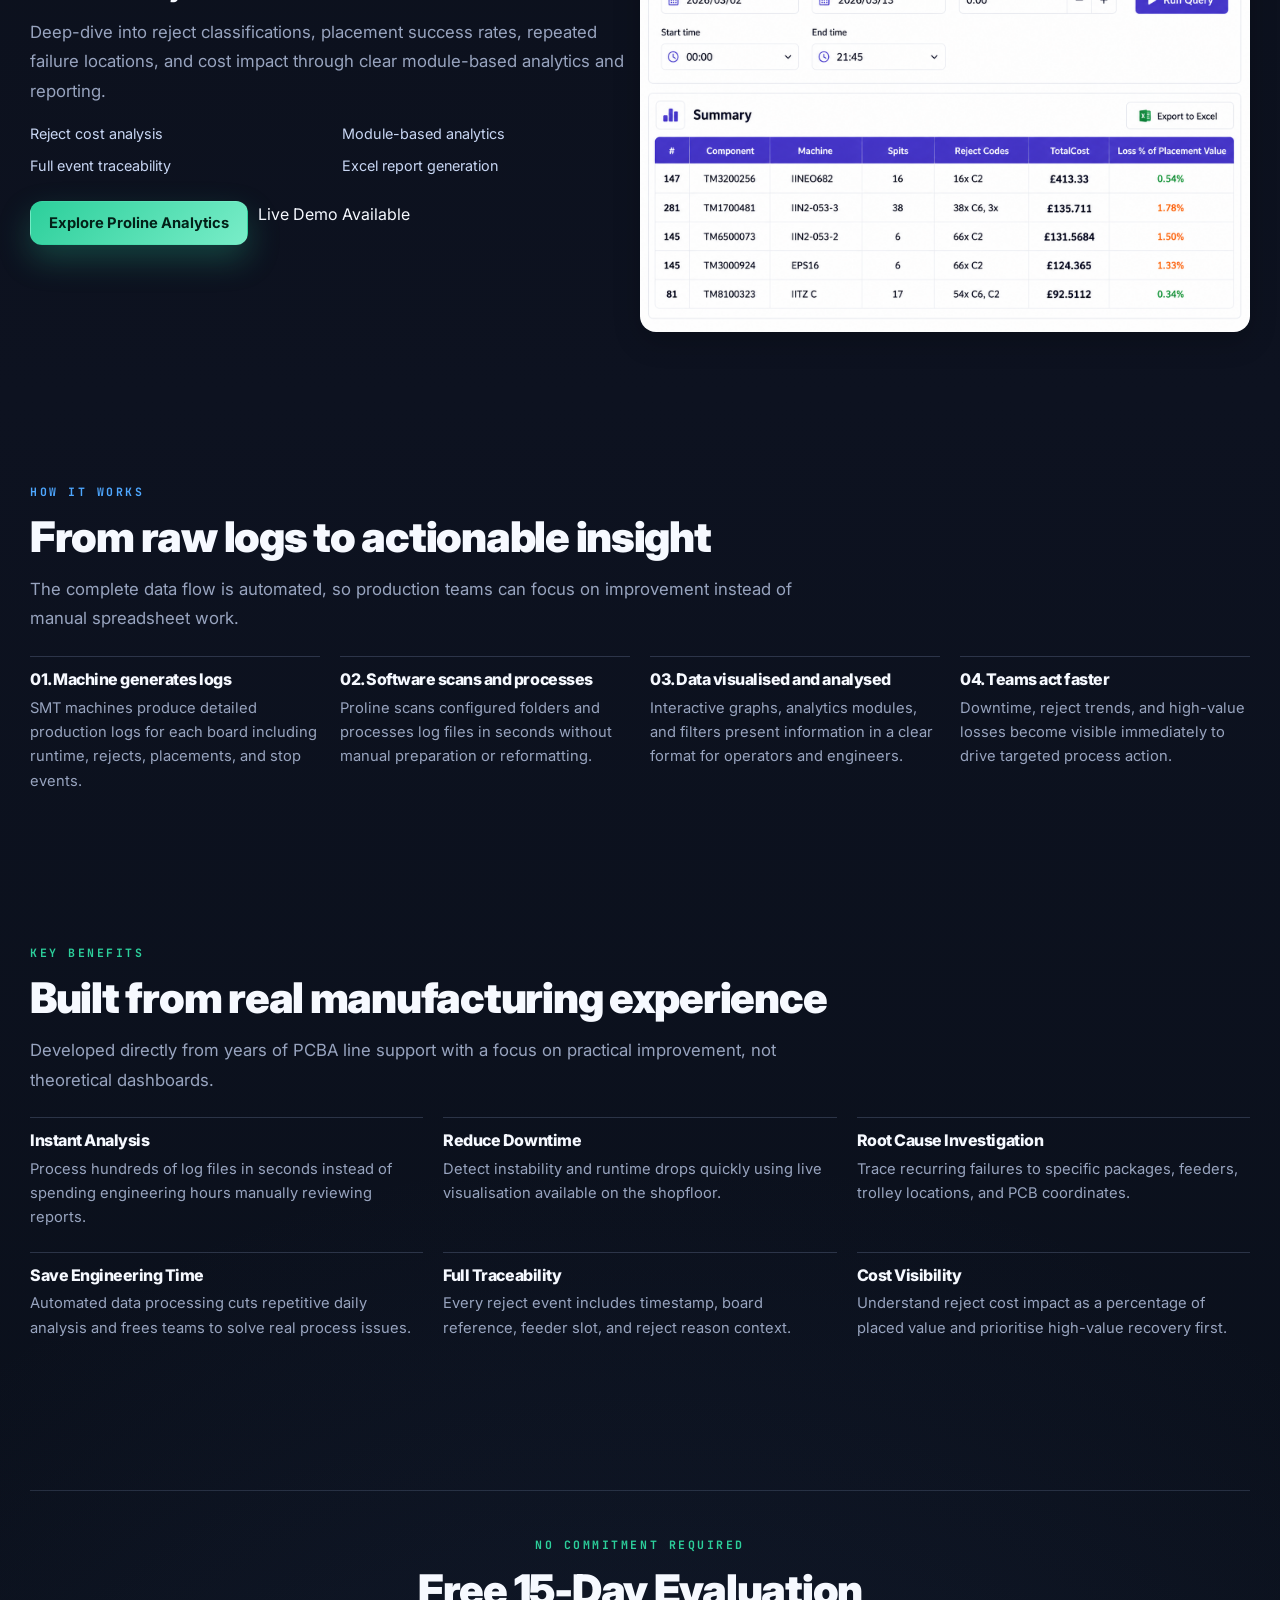
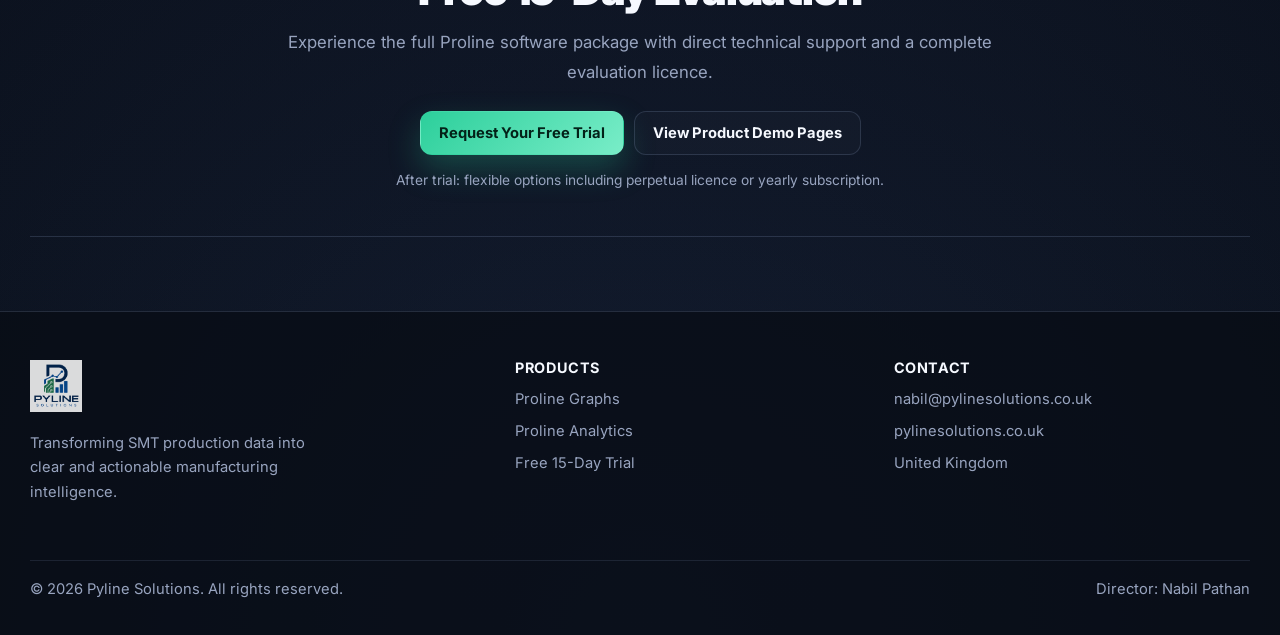
==== commit c6ad5ee8: "Modify Proline Analytics button and add live demo link Updated button class for Proline Analytics li" ====
--- a/index.html
+++ b/index.html
@@ -49,8 +49,9 @@
           </p>
           <div class="hero-actions">
             <a class="btn btn-primary" href="proline-graphs.html">Explore Proline Graphs</a>
-            <a class="btn btn-ghost" href="proline-analytics.html">Explore Proline Analytics</a>
+            <a class="btn btn-accent" href="proline-analytics.html">Explore Proline Analytics</a>
           </div>
+          <a class="demo-inline" href="https://prolineanalyticsdemo.streamlit.app/" target="_blank" rel="noopener noreferrer">🟢 Try Proline Analytics live in your browser — no install needed</a>
           <div class="chips">
             <span>Runtime and cycle-time monitoring</span>
             <span>Reject and cost analysis</span>
@@ -108,6 +109,7 @@
               </div>
               <div class="hero-actions">
                 <a class="btn btn-accent" href="proline-analytics.html">Explore Proline Analytics</a>
+                <a class="demo-chip" href="https://prolineanalyticsdemo.streamlit.app/" target="_blank" rel="noopener noreferrer">Live Demo Available</a>
               </div>
             </div>
             <div class="product-image">
--- a/css/styles.css
+++ b/css/styles.css
@@ -0,0 +1,1097 @@
+@import url('https://fonts.googleapis.com/css2?family=Inter:wght@400;500;600;700;800;900&family=JetBrains+Mono:wght@500;700&display=swap');
+
+:root {
+    --background: #090d15;
+    --background-2: #0d1220;
+    --foreground: #f6f9ff;
+    --muted-foreground: #98a4bf;
+    --card: #121926;
+    --card-soft: rgba(18, 25, 38, 0.72);
+    --border: rgba(145, 164, 203, 0.2);
+    --primary: #4ea7ff;
+    --primary-soft: rgba(78, 167, 255, 0.12);
+    --accent: #2ccf9b;
+    --accent-soft: rgba(44, 207, 155, 0.12);
+    --danger: #ff6a6a;
+    --gold: #f8ca69;
+    --radius-xl: 24px;
+    --radius-lg: 16px;
+    --radius-md: 12px;
+    --max: 1220px;
+}
+
+* {
+    box-sizing: border-box;
+}
+
+html {
+    scroll-behavior: smooth;
+}
+
+body {
+    margin: 0;
+    font-family: 'Inter', 'Segoe UI', sans-serif;
+    color: var(--foreground);
+    background:
+        radial-gradient(circle at 8% 12%, rgba(78, 167, 255, 0.16), transparent 22%),
+        radial-gradient(circle at 90% 10%, rgba(44, 207, 155, 0.12), transparent 20%),
+        radial-gradient(circle at 50% 100%, rgba(60, 84, 140, 0.2), transparent 28%),
+        linear-gradient(180deg, var(--background) 0%, var(--background-2) 52%, #090f19 100%);
+    line-height: 1.65;
+    overflow-x: hidden;
+}
+
+a {
+    color: inherit;
+    text-decoration: none;
+}
+
+.container {
+    width: min(100% - 40px, var(--max));
+    margin: 0 auto;
+}
+
+.mono {
+    font-family: 'JetBrains Mono', Consolas, monospace;
+}
+
+.site-header {
+    position: fixed;
+    top: 0;
+    left: 0;
+    right: 0;
+    z-index: 80;
+    transition: all 0.3s ease;
+}
+
+.site-header.scrolled {
+    background: rgba(9, 13, 21, 0.88);
+    backdrop-filter: blur(14px);
+    border-bottom: 1px solid var(--border);
+    box-shadow: 0 12px 36px rgba(0, 0, 0, 0.35);
+}
+
+.site-header .container {
+    width: min(100% - 44px, 100%);
+    max-width: none;
+}
+
+.header-row {
+    min-height: 76px;
+    display: flex;
+    align-items: center;
+    justify-content: space-between;
+    gap: 16px;
+}
+
+.brand {
+    display: flex;
+    align-items: center;
+    gap: 12px;
+    justify-content: flex-start;
+    text-align: left;
+}
+
+.brand img {
+    height: 52px;
+    width: auto;
+    opacity: 0.95;
+    flex: 0 0 auto;
+}
+
+.brand-name {
+    font-size: 1.02rem;
+    font-weight: 800;
+    letter-spacing: -0.02em;
+    color: var(--foreground);
+    white-space: nowrap;
+    line-height: 1;
+}
+
+.home-page ~ .footer .brand-name {
+    display: none;
+}
+
+.home-page + .footer .brand-name {
+    display: none;
+}
+
+.desktop-nav {
+    display: flex;
+    align-items: center;
+    gap: 6px;
+}
+
+.desktop-nav a {
+    padding: 10px 14px;
+    border-radius: 10px;
+    font-size: 0.9rem;
+    font-weight: 600;
+    color: var(--muted-foreground);
+    transition: all 0.25s ease;
+}
+
+.desktop-nav a:hover,
+.desktop-nav a.active {
+    color: var(--foreground);
+    background: var(--primary-soft);
+}
+
+.header-actions {
+    display: flex;
+    align-items: center;
+    gap: 10px;
+}
+
+.btn {
+    display: inline-flex;
+    align-items: center;
+    justify-content: center;
+    min-height: 44px;
+    padding: 0 18px;
+    border-radius: 12px;
+    border: 1px solid transparent;
+    font-weight: 700;
+    font-size: 0.92rem;
+    cursor: pointer;
+    transition: transform 0.2s ease, box-shadow 0.2s ease, opacity 0.2s ease;
+}
+
+.btn:hover {
+    transform: translateY(-1px);
+}
+
+.btn-primary {
+    color: #061a34;
+    background: linear-gradient(135deg, var(--primary), #87c3ff);
+    box-shadow: 0 14px 32px rgba(78, 167, 255, 0.28);
+}
+
+.btn-primary:hover {
+    box-shadow: 0 18px 40px rgba(78, 167, 255, 0.34);
+}
+
+.btn-accent {
+    color: #032118;
+    background: linear-gradient(135deg, var(--accent), #79edc8);
+    box-shadow: 0 14px 32px rgba(44, 207, 155, 0.26);
+}
+
+.btn-ghost {
+    border-color: var(--border);
+    background: rgba(255, 255, 255, 0.02);
+    color: var(--foreground);
+}
+
+.btn-ghost:hover {
+    border-color: rgba(78, 167, 255, 0.4);
+    background: rgba(78, 167, 255, 0.1);
+}
+
+.page {
+    padding-top: 86px;
+}
+
+.section {
+    padding: 88px 0;
+    position: relative;
+}
+
+.section-tight {
+    padding-top: 30px;
+}
+
+.section-alt {
+    background: linear-gradient(180deg, rgba(255, 255, 255, 0.01), rgba(255, 255, 255, 0.04));
+    border-top: 1px solid rgba(145, 164, 203, 0.12);
+    border-bottom: 1px solid rgba(145, 164, 203, 0.12);
+}
+
+.eyebrow {
+    margin: 0;
+    font-family: 'JetBrains Mono', Consolas, monospace;
+    font-size: 0.72rem;
+    font-weight: 700;
+    letter-spacing: 0.22em;
+    text-transform: uppercase;
+    color: var(--primary);
+}
+
+.eyebrow.accent {
+    color: var(--accent);
+}
+
+h1,
+h2,
+h3,
+h4 {
+    margin: 0;
+    line-height: 1.05;
+    letter-spacing: -0.03em;
+    color: var(--foreground);
+}
+
+h1 {
+    margin-top: 14px;
+    font-size: clamp(2.2rem, 5.2vw, 5.2rem);
+    font-weight: 900;
+}
+
+h2 {
+    margin-top: 14px;
+    font-size: clamp(1.8rem, 3.3vw, 3.8rem);
+    font-weight: 900;
+}
+
+h3 {
+    font-size: clamp(1.2rem, 2vw, 1.9rem);
+    font-weight: 800;
+}
+
+p {
+    margin: 0;
+    color: var(--muted-foreground);
+}
+
+.lead {
+    margin-top: 16px;
+    max-width: 68ch;
+    font-size: 1.05rem;
+    line-height: 1.75;
+}
+
+.hero-grid {
+    display: grid;
+    grid-template-columns: minmax(0, 1fr) minmax(0, 1fr);
+    gap: 24px;
+    align-items: stretch;
+}
+
+.hero-panel,
+.card,
+.glass-card,
+.feature-card,
+.stat-card,
+.number-card {
+    border: 1px solid var(--border);
+    border-radius: var(--radius-xl);
+    background: linear-gradient(180deg, rgba(20, 28, 44, 0.86), rgba(14, 20, 34, 0.9));
+    box-shadow: 0 18px 52px rgba(0, 0, 0, 0.34);
+}
+
+.hero-panel {
+    padding: 32px;
+}
+
+.hero-actions {
+    margin-top: 24px;
+    display: flex;
+    gap: 10px;
+    flex-wrap: wrap;
+}
+
+.chips {
+    margin-top: 20px;
+    display: flex;
+    flex-wrap: wrap;
+    gap: 9px;
+}
+
+.chips span {
+    display: inline-flex;
+    align-items: center;
+    gap: 6px;
+    padding: 8px 12px;
+    border-radius: 999px;
+    border: 1px solid rgba(145, 164, 203, 0.24);
+    font-size: 0.82rem;
+    color: #d3def8;
+    background: rgba(145, 164, 203, 0.08);
+}
+
+.image-panel {
+    position: relative;
+    overflow: hidden;
+    border-radius: var(--radius-xl);
+    border: 1px solid var(--border);
+    min-height: 350px;
+    box-shadow: 0 18px 52px rgba(0, 0, 0, 0.34);
+}
+
+.image-panel img {
+    width: 100%;
+    height: 100%;
+    object-fit: cover;
+    display: block;
+}
+
+.image-caption {
+    position: absolute;
+    left: 0;
+    right: 0;
+    bottom: 0;
+    padding: 12px 14px;
+    font-size: 0.84rem;
+    color: #e8f0ff;
+    background: linear-gradient(180deg, rgba(0, 0, 0, 0), rgba(0, 0, 0, 0.72));
+}
+
+.section-head {
+    text-align: center;
+    max-width: 840px;
+    margin: 0 auto 38px;
+}
+
+.section-head .lead {
+    margin-left: auto;
+    margin-right: auto;
+}
+
+.products-stack {
+    display: grid;
+    gap: 20px;
+}
+
+.product-card {
+    display: grid;
+    grid-template-columns: 1fr 1fr;
+    overflow: hidden;
+}
+
+.product-content {
+    padding: 32px;
+}
+
+.product-tag {
+    display: inline-flex;
+    align-items: center;
+    gap: 8px;
+    padding: 6px 12px;
+    border-radius: 999px;
+    border: 1px solid var(--border);
+    font-size: 0.75rem;
+    font-weight: 700;
+    margin-bottom: 16px;
+    color: #cad8f8;
+}
+
+.product-features {
+    margin-top: 16px;
+    display: grid;
+    grid-template-columns: repeat(2, minmax(0, 1fr));
+    gap: 8px 14px;
+}
+
+.product-features span {
+    font-size: 0.9rem;
+    color: #c8d6f3;
+}
+
+.product-image {
+    min-height: 260px;
+    border-left: 1px solid var(--border);
+}
+
+.product-image img {
+    width: 100%;
+    height: 100%;
+    object-fit: cover;
+    display: block;
+}
+
+.steps-grid,
+.benefits-grid,
+.grid-2,
+.grid-3,
+.grid-4 {
+    display: grid;
+    gap: 14px;
+}
+
+.steps-grid {
+    grid-template-columns: repeat(4, minmax(0, 1fr));
+}
+
+.benefits-grid {
+    grid-template-columns: repeat(3, minmax(0, 1fr));
+}
+
+.grid-2 {
+    grid-template-columns: repeat(2, minmax(0, 1fr));
+}
+
+.grid-3 {
+    grid-template-columns: repeat(3, minmax(0, 1fr));
+}
+
+.grid-4 {
+    grid-template-columns: repeat(4, minmax(0, 1fr));
+}
+
+.feature-card,
+.stat-card,
+.number-card,
+.glass-card,
+.card {
+    padding: 20px;
+}
+
+.feature-card h4,
+.stat-card h4,
+.number-card h4 {
+    margin-bottom: 8px;
+    font-size: 1rem;
+    font-weight: 800;
+}
+
+.feature-card p,
+.stat-card p,
+.number-card p {
+    font-size: 0.92rem;
+    line-height: 1.65;
+}
+
+.number-badge {
+    display: inline-flex;
+    width: 28px;
+    height: 28px;
+    border-radius: 8px;
+    align-items: center;
+    justify-content: center;
+    margin-bottom: 10px;
+    color: #031a14;
+    background: linear-gradient(135deg, var(--accent), #86f4d3);
+    font-weight: 800;
+    font-size: 0.82rem;
+}
+
+.image-card {
+    overflow: hidden;
+    border-radius: var(--radius-lg);
+    border: 1px solid var(--border);
+    background: rgba(255, 255, 255, 0.02);
+}
+
+.image-card img,
+.video-card video {
+    width: 100%;
+    display: block;
+    object-fit: contain;
+    background: #070b14;
+}
+
+.image-card figcaption,
+.video-card figcaption {
+    padding: 10px 12px;
+    font-size: 0.85rem;
+    color: var(--muted-foreground);
+}
+
+.video-card {
+    border-radius: var(--radius-lg);
+    overflow: hidden;
+    border: 1px solid var(--border);
+    background: rgba(255, 255, 255, 0.02);
+}
+
+.cta-box {
+    text-align: center;
+    padding: 44px 26px;
+    border: 1px solid rgba(145, 164, 203, 0.28);
+    border-radius: 28px;
+    background:
+        linear-gradient(135deg, rgba(78, 167, 255, 0.12), rgba(44, 207, 155, 0.12)),
+        rgba(12, 18, 30, 0.85);
+    box-shadow: 0 24px 54px rgba(0, 0, 0, 0.34);
+}
+
+.cta-box .lead {
+    margin-left: auto;
+    margin-right: auto;
+}
+
+.footer {
+    border-top: 1px solid var(--border);
+    background: rgba(8, 12, 20, 0.72);
+}
+
+.footer-grid {
+    display: grid;
+    grid-template-columns: 1.3fr 1fr 1fr;
+    gap: 22px;
+    padding: 48px 0;
+}
+
+.footer h4 {
+    margin-bottom: 12px;
+    font-size: 0.9rem;
+    letter-spacing: 0.04em;
+    text-transform: uppercase;
+}
+
+.footer p,
+.footer a {
+    color: var(--muted-foreground);
+    font-size: 0.92rem;
+    display: block;
+    margin-bottom: 8px;
+}
+
+.footer a:hover {
+    color: var(--primary);
+}
+
+.footer-bottom {
+    padding: 16px 0 26px;
+    border-top: 1px solid rgba(145, 164, 203, 0.14);
+    display: flex;
+    justify-content: space-between;
+    gap: 12px;
+    flex-wrap: wrap;
+}
+
+.mobile-menu-toggle,
+.mobile-nav {
+    display: none;
+}
+
+.reveal {
+    opacity: 0;
+    transform: translateY(16px);
+    transition: opacity 0.7s ease, transform 0.7s ease;
+}
+
+.reveal.show {
+    opacity: 1;
+    transform: translateY(0);
+}
+
+/* Streamlined visual mode for pages that should feel less boxed */
+.stream-page .section {
+    padding: 74px 0;
+}
+
+.stream-page .section-tight {
+    padding-top: 20px;
+}
+
+.stream-page .section-alt {
+    background: transparent;
+    border-top: 0;
+    border-bottom: 0;
+}
+
+.stream-page .hero-grid {
+    gap: 34px;
+    align-items: center;
+}
+
+.stream-page .hero-panel {
+    border: 0;
+    border-radius: 0;
+    background: transparent;
+    box-shadow: none;
+    padding: 0;
+}
+
+.stream-page .image-panel {
+    border: 0;
+    border-radius: 16px;
+    box-shadow: 0 12px 34px rgba(0, 0, 0, 0.22);
+}
+
+.stream-page .section-head {
+    text-align: left;
+    max-width: none;
+    margin: 0 0 22px;
+}
+
+.stream-page .section-head .lead {
+    margin-left: 0;
+    margin-right: 0;
+    max-width: 72ch;
+}
+
+.stream-page .grid-2,
+.stream-page .grid-3,
+.stream-page .grid-4 {
+    gap: 18px;
+}
+
+.stream-page .feature-card,
+.stream-page .stat-card,
+.stream-page .number-card,
+.stream-page .card {
+    border: 0;
+    border-radius: 0;
+    background: transparent;
+    box-shadow: none;
+    border-top: 1px solid rgba(145, 164, 203, 0.24);
+    padding: 14px 0 2px;
+}
+
+.stream-page .chips {
+    margin-top: 14px;
+}
+
+.stream-page .chips span {
+    background: transparent;
+    border-color: rgba(145, 164, 203, 0.28);
+}
+
+.stream-page .image-card,
+.stream-page .video-card {
+    border: 0;
+    border-radius: 0;
+    background: transparent;
+    box-shadow: none;
+    overflow: visible;
+}
+
+.stream-page .image-card img,
+.stream-page .video-card video {
+    border-radius: 16px;
+    box-shadow: 0 14px 34px rgba(0, 0, 0, 0.26);
+}
+
+.stream-page .image-card figcaption,
+.stream-page .video-card figcaption {
+    padding: 10px 0 0;
+}
+
+.stream-page .media-video-wrap {
+    max-width: none;
+    width: 100%;
+    margin: 0;
+}
+
+.stream-page .media-video-wrap .video-card video {
+    width: 100%;
+    min-height: 0;
+    height: auto;
+    object-fit: contain;
+    background: transparent;
+}
+
+.stream-page .media-wide {
+    width: 100%;
+    margin: 0;
+}
+
+.stream-page .focus-graph {
+    min-height: 0;
+    height: auto;
+    object-fit: contain;
+    background: transparent;
+}
+
+.stream-page .cta-box {
+    border-radius: 22px;
+    border-color: rgba(145, 164, 203, 0.2);
+    box-shadow: 0 12px 30px rgba(0, 0, 0, 0.22);
+    background:
+        linear-gradient(135deg, rgba(78, 167, 255, 0.08), rgba(44, 207, 155, 0.08)),
+        rgba(12, 18, 30, 0.56);
+}
+
+/* Proline Graphs hero with mirrored background image */
+.stream-page .graphs-hero {
+    grid-template-columns: 1fr;
+    min-height: 100vh;
+    position: relative;
+    overflow: hidden;
+    border-radius: 0;
+    padding: 132px 34px 92px;
+    isolation: isolate;
+    width: 100vw;
+    max-width: none;
+    margin-left: calc(50% - 50vw);
+    margin-right: calc(50% - 50vw);
+}
+
+.graphs-page.page {
+    padding-top: 0;
+}
+
+.home-page.page {
+    padding-top: 0;
+}
+
+.graphs-page .section:first-child {
+    padding-top: 0;
+}
+
+.home-page .section:first-child {
+    padding-top: 0;
+}
+
+.stream-page .graphs-hero::before {
+    content: "";
+    position: absolute;
+    inset: 0;
+    background-image: url("../proline_graphs_TV.png");
+    background-size: cover;
+    background-position: 50% 15%;
+    transform: scaleX(-1);
+    transform-origin: center;
+    z-index: -2;
+}
+
+.stream-page .graphs-hero::after {
+    content: "";
+    position: absolute;
+    inset: 0;
+    background:
+        linear-gradient(90deg, rgba(9, 13, 21, 0.95) 0%, rgba(9, 13, 21, 0.75) 45%, rgba(9, 13, 21, 0.25) 100%),
+        linear-gradient(180deg, rgba(9, 13, 21, 0.8) 0%, rgba(9, 13, 21, 0) 50%, rgba(9, 13, 21, 0.5) 100%);
+    z-index: -1;
+}
+
+.stream-page .graphs-hero .hero-panel {
+    max-width: 760px;
+}
+
+/* Homepage-specific streamlining to avoid card-heavy appearance */
+.home-page .products-stack {
+    gap: 30px;
+}
+
+.home-page .product-card {
+    border: 0;
+    border-radius: 0;
+    background: transparent;
+    box-shadow: none;
+    overflow: visible;
+    border-top: 1px solid rgba(145, 164, 203, 0.24);
+    padding-top: 16px;
+}
+
+.home-page .product-content {
+    padding: 0;
+}
+
+.home-page .product-tag {
+    background: transparent;
+    border-color: rgba(145, 164, 203, 0.26);
+}
+
+.home-page .product-image {
+    border-left: 0;
+    border-radius: 16px;
+    overflow: hidden;
+    min-height: 240px;
+    box-shadow: 0 10px 28px rgba(0, 0, 0, 0.2);
+}
+
+.home-page .image-panel {
+    border-radius: 20px;
+    box-shadow: 0 10px 30px rgba(0, 0, 0, 0.24);
+}
+
+.home-page .steps-grid,
+.home-page .benefits-grid {
+    gap: 20px;
+}
+
+.home-page .cta-box {
+    border-width: 1px 0;
+    border-radius: 0;
+    padding-left: 0;
+    padding-right: 0;
+    background: transparent;
+    box-shadow: none;
+}
+
+.contact-page {
+    padding-top: 112px;
+}
+
+.contact-hero {
+    padding-top: 36px;
+}
+
+.contact-layout {
+    display: grid;
+    grid-template-columns: minmax(0, 1.02fr) minmax(0, 0.98fr);
+    gap: 28px;
+    align-items: start;
+}
+
+.contact-copy {
+    padding-top: 18px;
+    max-width: 620px;
+}
+
+.contact-subtitle {
+    margin-top: 34px;
+    font-size: 0.92rem;
+    font-weight: 700;
+    letter-spacing: 0.04em;
+}
+
+.trial-list {
+    margin-top: 14px;
+    display: grid;
+    gap: 10px;
+}
+
+.trial-item {
+    display: grid;
+    grid-template-columns: 44px minmax(0, 1fr);
+    gap: 14px;
+    align-items: start;
+    padding: 10px 0;
+    border: 0;
+    border-radius: 0;
+    background: transparent;
+    box-shadow: none;
+}
+
+.trial-icon {
+    display: inline-flex;
+    width: 36px;
+    height: 36px;
+    align-items: center;
+    justify-content: center;
+    border-radius: 12px;
+    color: var(--primary);
+    font-weight: 800;
+    font-size: 0.72rem;
+    letter-spacing: 0.04em;
+    background: rgba(78, 167, 255, 0.12);
+}
+
+.contact-icon-svg {
+    width: 18px;
+    height: 18px;
+    display: block;
+}
+
+.trial-item h3 {
+    font-size: 0.95rem;
+}
+
+.trial-item p {
+    margin-top: 6px;
+    font-size: 0.88rem;
+}
+
+.contact-links {
+    margin-top: 28px;
+    display: grid;
+    gap: 10px;
+}
+
+.contact-links a,
+.contact-links p {
+    display: flex;
+    align-items: center;
+    gap: 12px;
+    font-size: 0.96rem;
+    color: var(--muted-foreground);
+}
+
+.contact-link-icon {
+    display: inline-flex;
+    width: 32px;
+    height: 32px;
+    align-items: center;
+    justify-content: center;
+    border-radius: 10px;
+    background: rgba(78, 167, 255, 0.12);
+    color: var(--primary);
+    font-size: 0.72rem;
+    font-weight: 800;
+    flex: 0 0 auto;
+}
+
+.contact-links a:hover {
+    color: var(--primary);
+}
+
+.contact-form-card {
+    border: 1px solid rgba(145, 164, 203, 0.16);
+    border-radius: 26px;
+    padding: 28px;
+    background:
+        linear-gradient(180deg, rgba(18, 25, 38, 0.76), rgba(12, 18, 30, 0.88));
+    box-shadow: 0 16px 40px rgba(0, 0, 0, 0.18);
+}
+
+.contact-form-card .lead {
+    max-width: none;
+    font-size: 1rem;
+}
+
+.contact-form-shell,
+.contact-form-card form {
+    margin-top: 22px;
+    display: grid;
+    gap: 0;
+}
+
+.form-field {
+    display: grid;
+    gap: 8px;
+    margin-bottom: 14px;
+}
+
+.form-field span {
+    font-size: 0.86rem;
+    font-weight: 700;
+    color: #dce7ff;
+}
+
+.input-field {
+    width: 100%;
+    min-height: 52px;
+    padding: 0 14px;
+    border: 1px solid rgba(145, 164, 203, 0.14);
+    border-radius: 14px;
+    background: rgba(9, 13, 21, 0.92);
+    color: var(--foreground);
+    font: inherit;
+}
+
+.input-field::placeholder {
+    color: #7d8aa7;
+}
+
+.input-field:focus {
+    outline: none;
+    border-color: rgba(78, 167, 255, 0.46);
+    box-shadow: 0 0 0 4px rgba(78, 167, 255, 0.1);
+}
+
+.select-field {
+    appearance: none;
+    color: var(--foreground);
+}
+
+.textarea-field {
+    min-height: 140px;
+    padding-top: 14px;
+    padding-bottom: 14px;
+    resize: vertical;
+}
+
+.contact-submit {
+    width: 100%;
+    min-height: 54px;
+    margin-top: 4px;
+}
+
+.contact-status {
+    margin-top: 12px;
+    font-size: 0.84rem;
+    text-align: center;
+}
+
+@media (max-width: 1040px) {
+    .hero-grid,
+    .product-card,
+    .grid-2,
+    .grid-3,
+    .grid-4,
+    .footer-grid,
+    .benefits-grid,
+    .steps-grid,
+    .contact-layout {
+        grid-template-columns: 1fr;
+    }
+
+    .product-image {
+        border-left: 0;
+        border-top: 1px solid var(--border);
+    }
+
+    .desktop-nav,
+    .header-actions {
+        display: none;
+    }
+
+    .mobile-menu-toggle {
+        display: inline-flex;
+    }
+
+    .mobile-nav {
+        display: none;
+        border-top: 1px solid var(--border);
+        padding: 12px 0 16px;
+    }
+
+    .mobile-nav.open {
+        display: block;
+    }
+
+    .mobile-nav a {
+        display: block;
+        padding: 10px 0;
+        color: var(--muted-foreground);
+        font-weight: 600;
+    }
+
+    .mobile-nav a.active,
+    .mobile-nav a:hover {
+        color: var(--foreground);
+    }
+
+    .stream-page .section-head {
+        margin-bottom: 16px;
+    }
+
+    .stream-page .graphs-hero {
+        min-height: 84vh;
+        padding: 102px 22px 52px;
+        width: 100vw;
+        margin-left: calc(50% - 50vw);
+        margin-right: calc(50% - 50vw);
+    }
+
+    .home-page .product-image {
+        margin-top: 10px;
+    }
+
+    .contact-page {
+        padding-top: 98px;
+    }
+
+    .contact-form-card {
+        padding: 22px;
+    }
+
+    .stream-page .media-video-wrap .video-card video {
+        min-height: 0;
+        height: auto;
+    }
+
+    .stream-page .focus-graph {
+        min-height: 0;
+        height: auto;
+    }
+}
+
+@media (max-width: 680px) {
+    .container {
+        width: min(100% - 24px, var(--max));
+    }
+
+    .hero-panel,
+    .product-content,
+    .feature-card,
+    .stat-card,
+    .number-card,
+    .card,
+    .glass-card,
+    .cta-box {
+        padding: 18px;
+    }
+
+    .product-features {
+        grid-template-columns: 1fr;
+    }
+
+    .page {
+        padding-top: 80px;
+    }
+}
